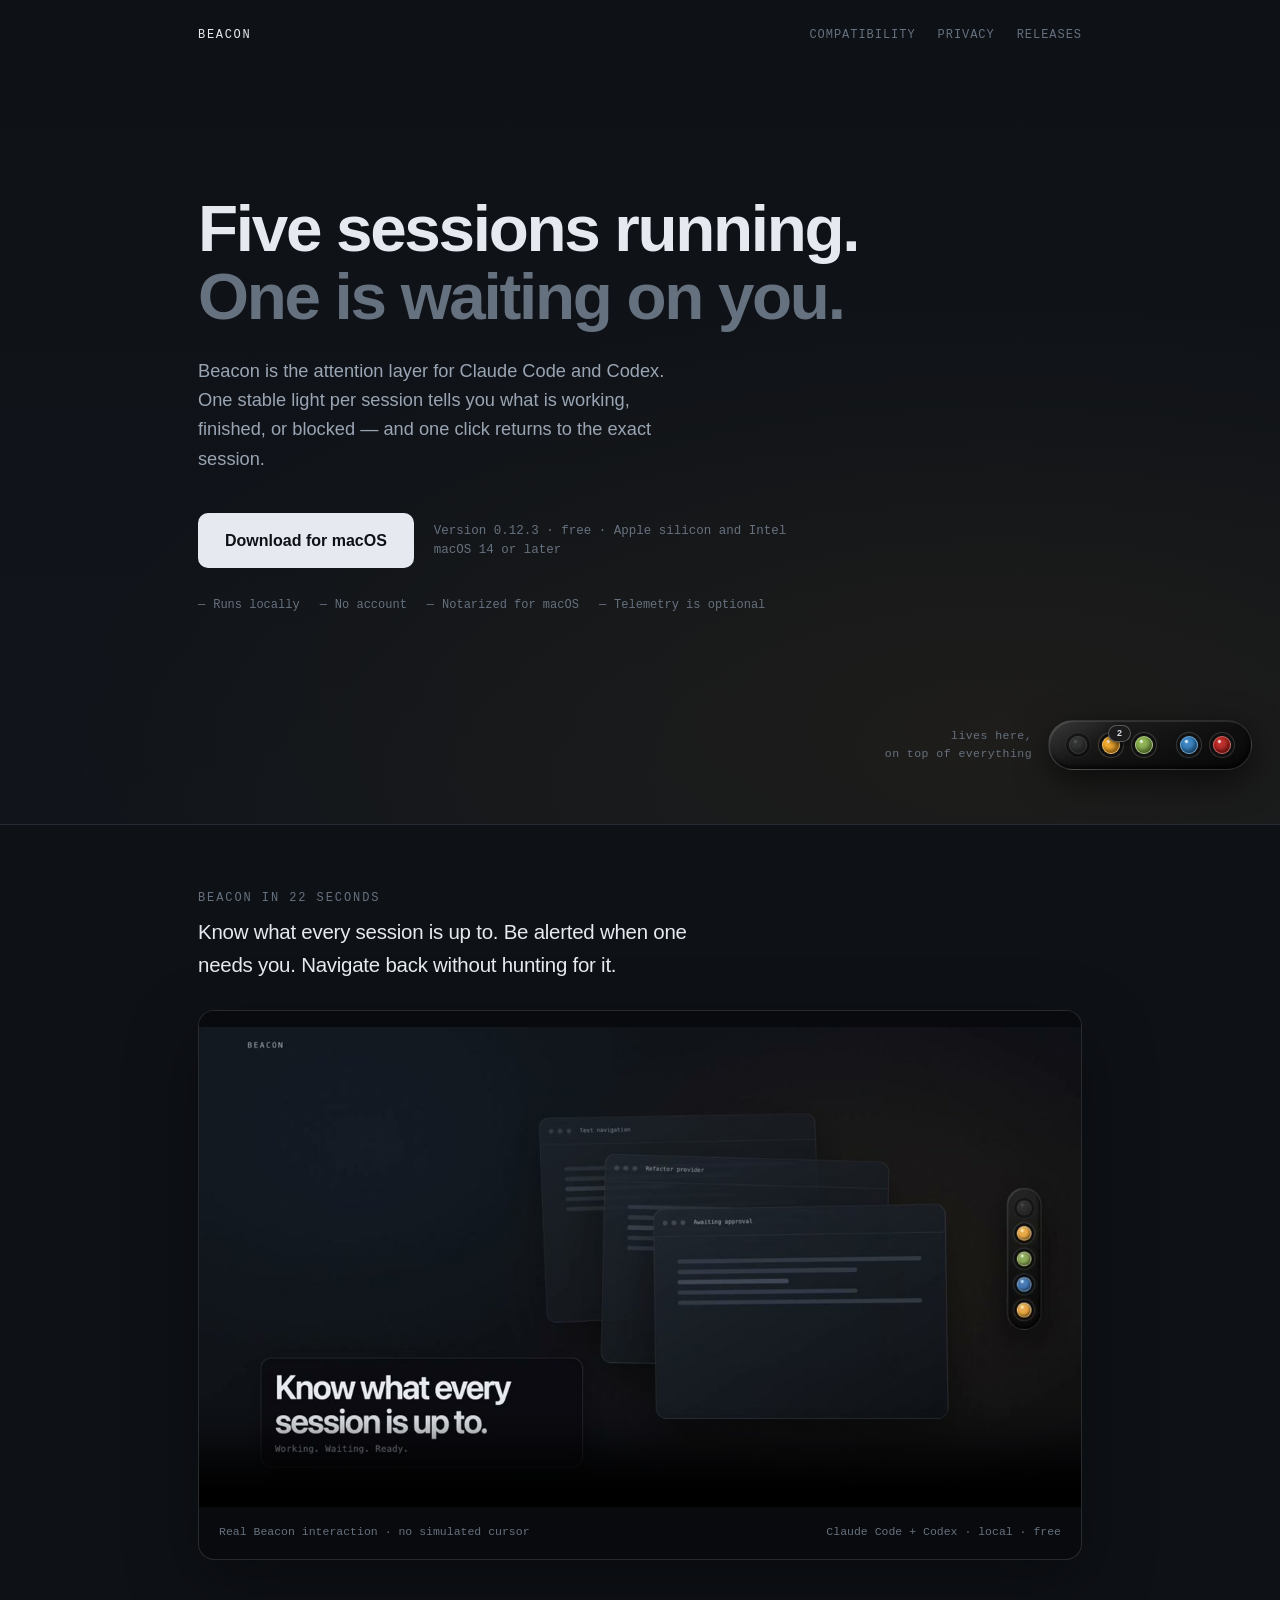
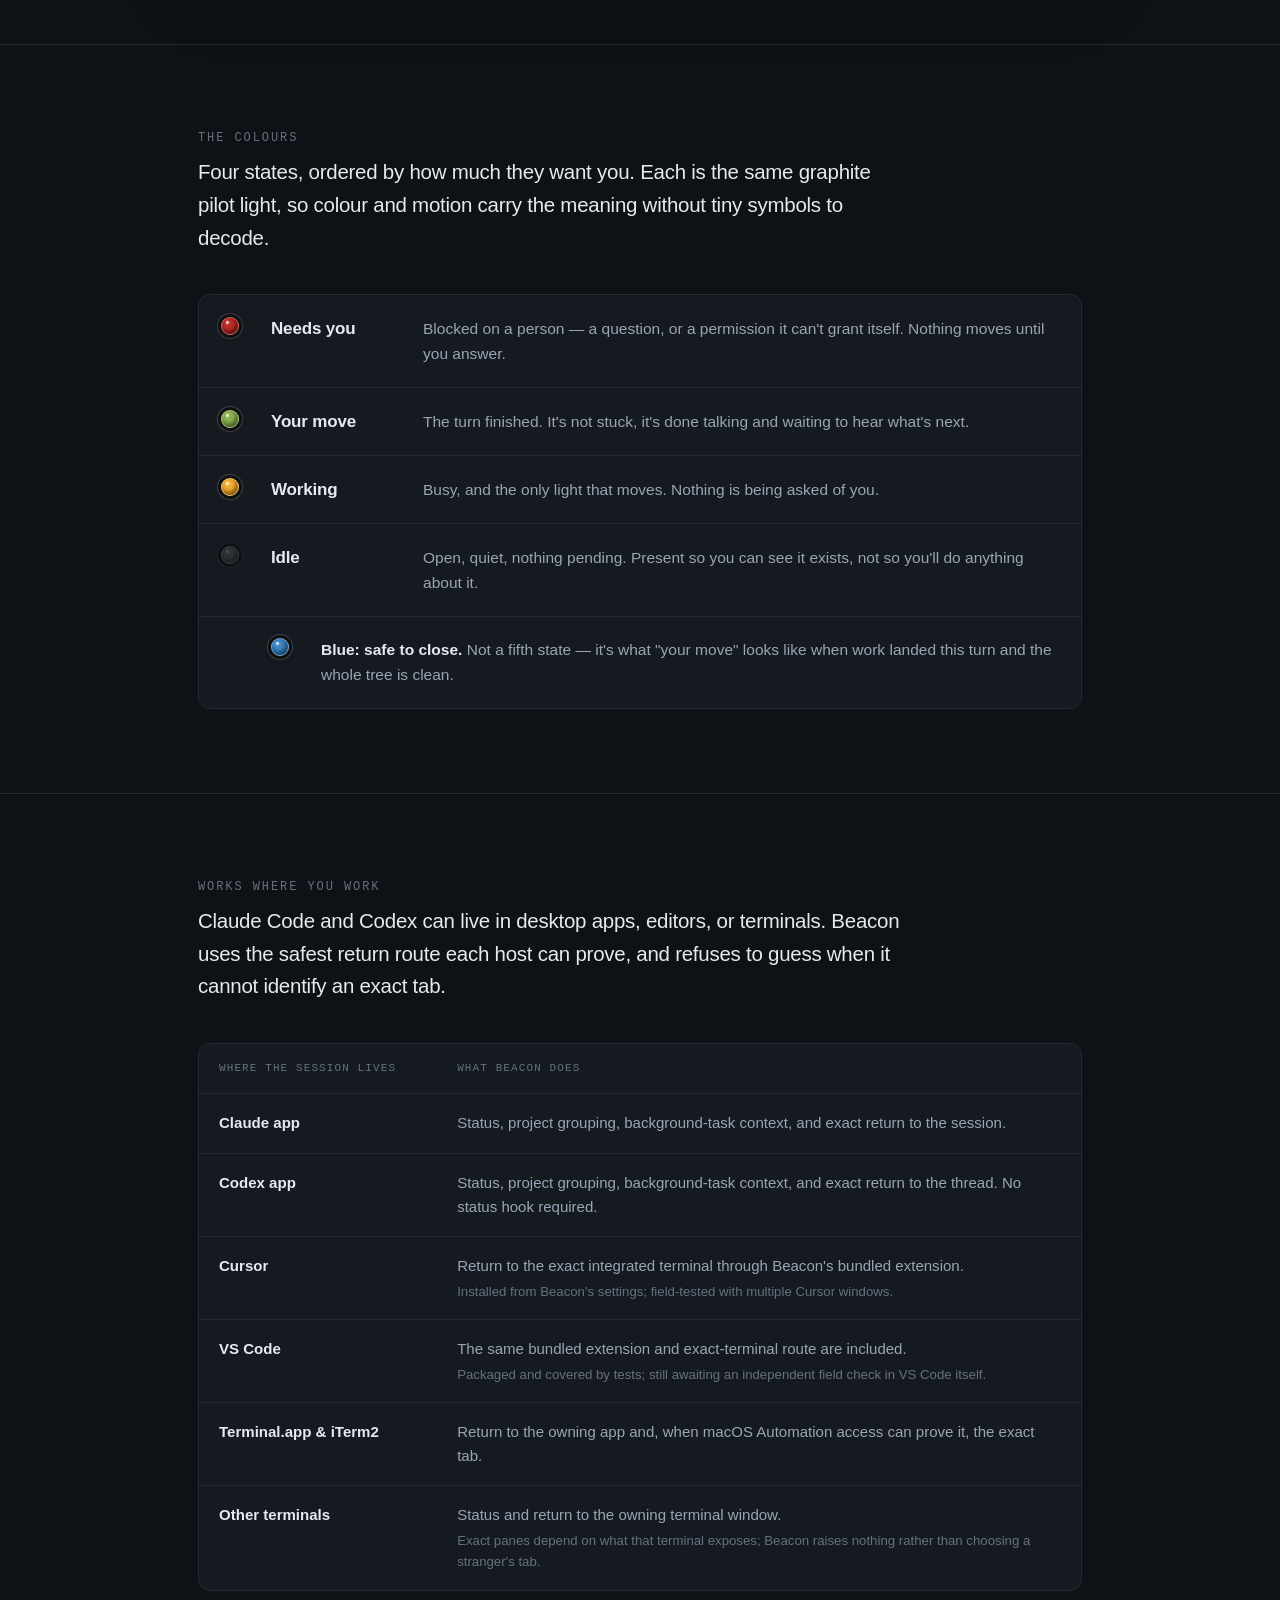
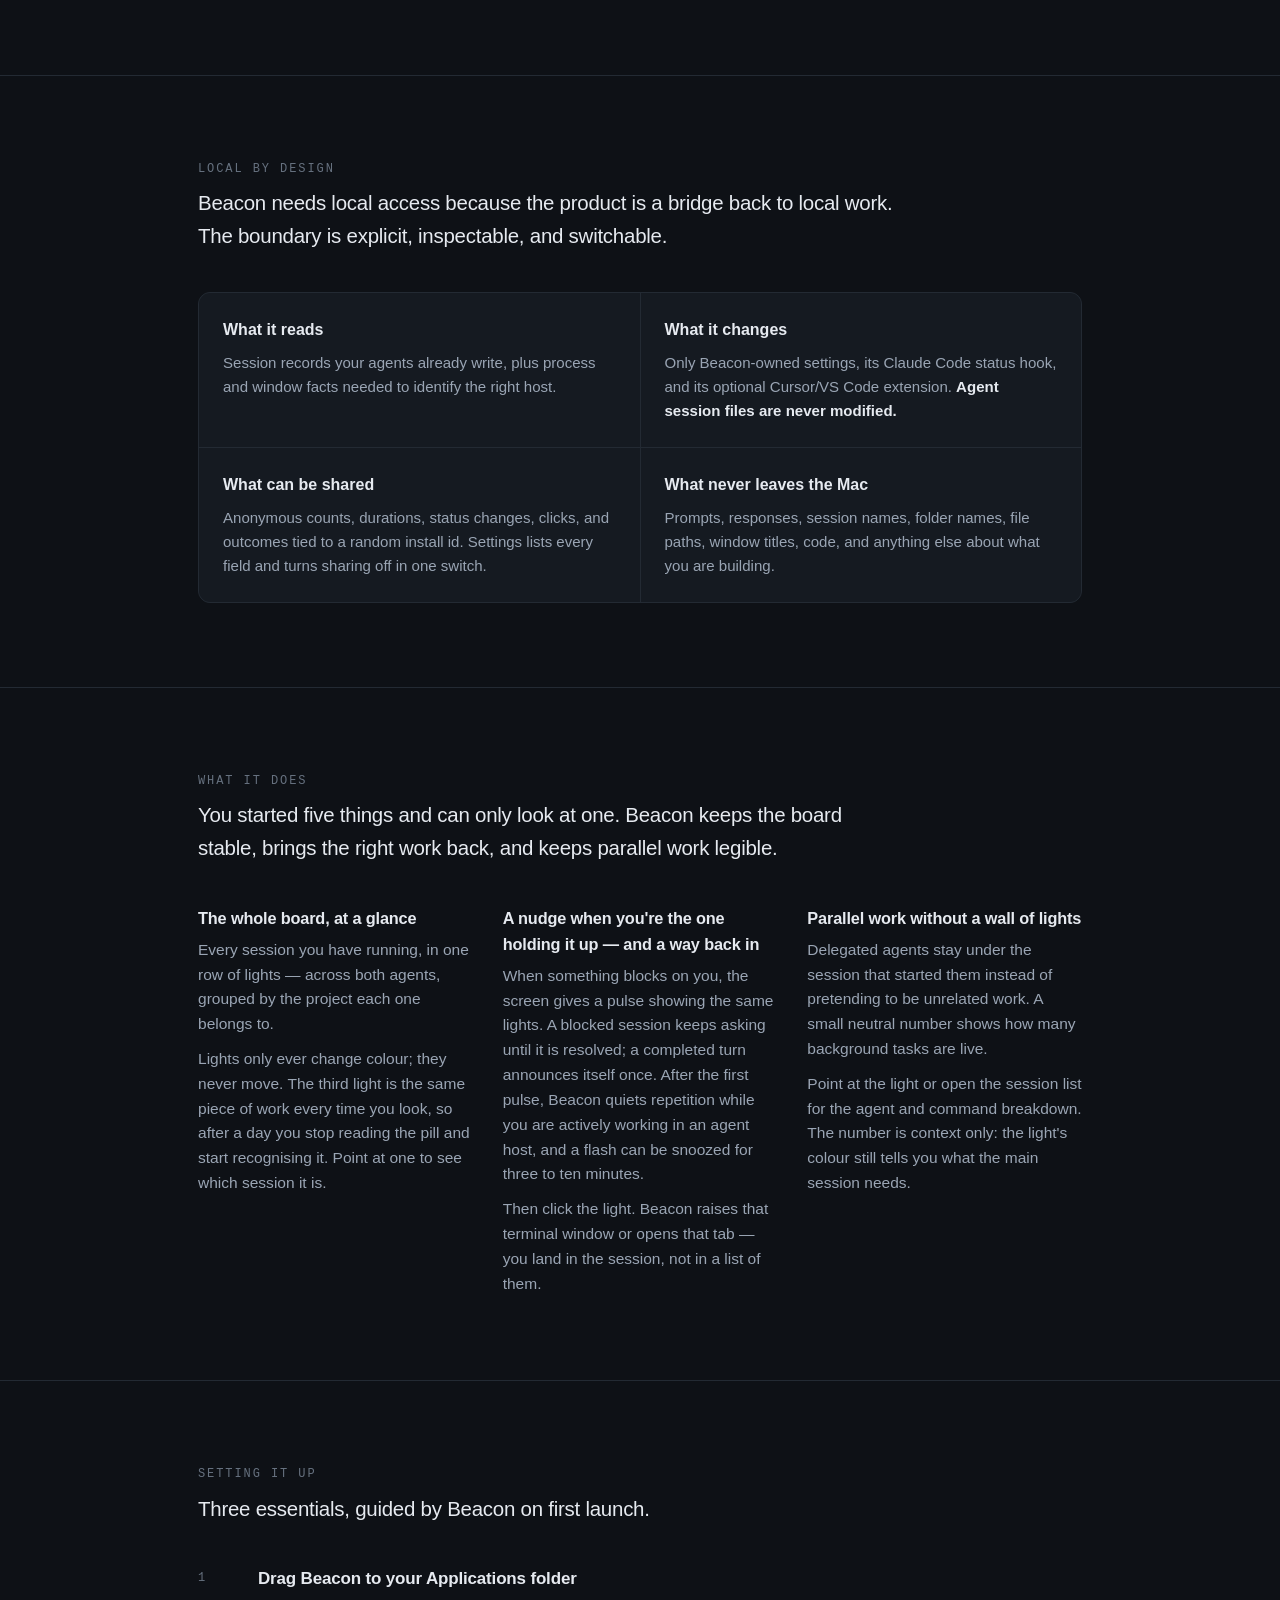
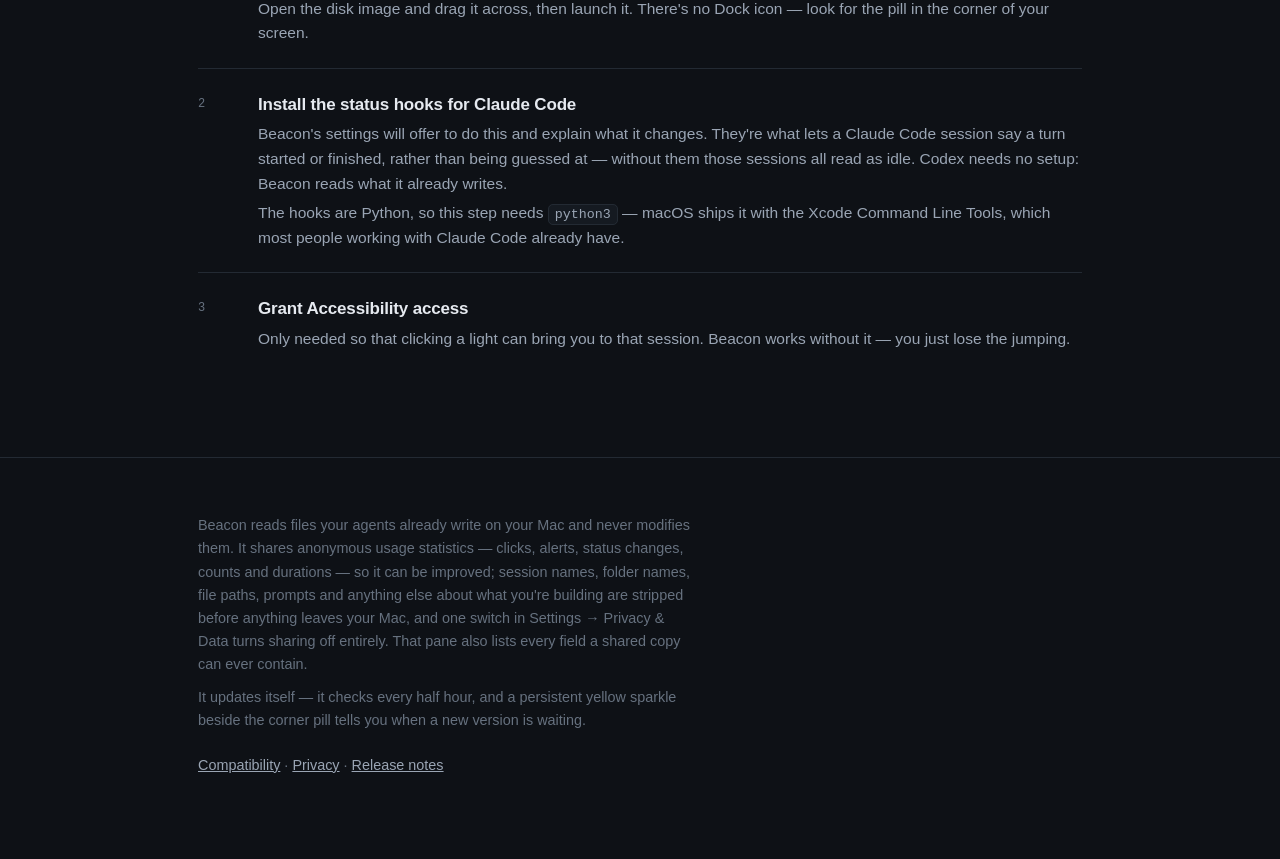
==== index.html @ 646b560f "Add Beacon launch film" ====
<!doctype html>
<html lang="en">
<head>
<meta charset="utf-8">
<meta name="viewport" content="width=device-width, initial-scale=1">
<title>Beacon — see which coding-agent session needs you</title>
<meta name="description" content="A tiny status light for your coding agents. One dot per session, docked in the corner of your screen, coloured by whether it's working, finished, waiting on you, or safe to close.">
<meta property="og:title" content="Beacon">
<meta property="og:description" content="Know what every Claude Code or Codex session is up to, be alerted when one needs you, and return in one click.">
<meta property="og:type" content="website">
<meta property="og:image" content="https://cpektas.github.io/beacon/assets/launch/beacon-launch-poster.jpg">
<meta property="og:image:width" content="1200">
<meta property="og:image:height" content="630">
<meta name="twitter:card" content="summary_large_image">
<style>
/*
  The palette is the product's palette. Beacon's own rule is that every colour
  on screen means a status and nothing is coloured for decoration — so this page
  keeps that rule too: greys everywhere, and the status colours used only where
  they mean their status. Values are the app's actual ones.
*/
:root {
  --ink:        #0e1116;
  --ink-raised: #151a21;
  --line:       #232a33;
  --text:       #e6eaf0;
  --text-dim:   #9aa5b4;
  --text-faint: #66717f;

  /* AgentStatus's optical-glass palette, not macOS system accents. */
  --needs-input: #b81f1a;
  --ready:       #85ad47;
  --working:     #f5a621;
  --idle:        #6b7684;
  --close:       #2e7dbf;

  --measure: 62ch;
  --sans: -apple-system, BlinkMacSystemFont, "SF Pro Text", "Helvetica Neue", sans-serif;
  --mono: ui-monospace, "SF Mono", SFMono-Regular, Menlo, monospace;
}

* { box-sizing: border-box; }

html { -webkit-text-size-adjust: 100%; }

body {
  margin: 0;
  background: var(--ink);
  color: var(--text);
  font-family: var(--sans);
  font-size: 17px;
  line-height: 1.6;
  -webkit-font-smoothing: antialiased;
}

a { color: inherit; }

:focus-visible {
  outline: 2px solid var(--close);
  outline-offset: 3px;
  border-radius: 3px;
}

.wrap {
  width: 100%;
  max-width: 940px;
  margin: 0 auto;
  padding: 0 28px;
}

/* --- Utility bar ------------------------------------------------------- */

.bar {
  display: flex;
  align-items: center;
  justify-content: space-between;
  padding-top: 26px;
  font-family: var(--mono);
  font-size: 12px;
  letter-spacing: 0.08em;
  text-transform: uppercase;
  color: var(--text-faint);
}

.bar strong {
  color: var(--text);
  font-weight: 500;
  letter-spacing: 0.14em;
}

.bar nav { display: flex; align-items: center; gap: 22px; }
.bar a { text-decoration: none; }
.bar a:hover { color: var(--text-dim); }

/* --- Hero --------------------------------------------------------------
   The hero is the screen. The pill docks in its corner and does what it does
   on a real desktop: sit there, quiet, until a colour changes. Reading the
   headline and then noticing it already in the corner is the whole pitch.  */

.hero {
  position: relative;
  min-height: min(88vh, 780px);
  display: flex;
  flex-direction: column;
  justify-content: center;
  padding: 90px 0 150px;
  background:
    radial-gradient(120% 90% at 78% 88%, rgba(245, 166, 33, 0.06), transparent 62%),
    linear-gradient(180deg, var(--ink) 0%, #11151b 100%);
  border-bottom: 1px solid var(--line);
}

h1 {
  margin: 0;
  font-size: clamp(2.4rem, 6.2vw, 4.1rem);
  line-height: 1.03;
  letter-spacing: -0.035em;
  font-weight: 600;
  max-width: 21ch;
  text-wrap: balance;
}

h1 .quiet { color: var(--text-faint); display: block; }

.lede {
  margin: 26px 0 0;
  max-width: 46ch;
  font-size: 1.14rem;
  color: var(--text-dim);
}

.actions {
  margin-top: 40px;
  display: flex;
  align-items: center;
  gap: 20px;
  flex-wrap: wrap;
}

.download {
  display: inline-flex;
  align-items: center;
  gap: 10px;
  padding: 14px 26px;
  border-radius: 10px;
  background: var(--text);
  color: var(--ink);
  font-size: 1rem;
  font-weight: 600;
  text-decoration: none;
  border: 1px solid transparent;
  transition: transform 0.15s ease, background 0.15s ease;
}

.download:hover { background: #fff; transform: translateY(-1px); }
.download:active { transform: translateY(0); }

.requirement {
  font-family: var(--mono);
  font-size: 12.5px;
  color: var(--text-faint);
  line-height: 1.5;
}

.requirement span { display: block; }

.proof {
  margin: 28px 0 0;
  padding: 0;
  display: flex;
  flex-wrap: wrap;
  gap: 8px 20px;
  list-style: none;
  color: var(--text-faint);
  font: 12px/1.5 var(--mono);
}

.proof li::before {
  content: "—";
  margin-right: 8px;
  color: var(--text-faint);
}

/* --- The pill ----------------------------------------------------------
   A real rendering, not a picture of one: same order, same four colours,
   same rule that only the working dot moves.                              */

.dock {
  position: absolute;
  right: 28px;
  bottom: 54px;
  display: flex;
  align-items: center;
  gap: 16px;
}

.dock-note {
  font-family: var(--mono);
  font-size: 11.5px;
  color: var(--text-faint);
  text-align: right;
  letter-spacing: 0.04em;
}

.pill {
  display: flex;
  align-items: center;
  gap: 15px;
  padding: 15px 20px;
  border-radius: 999px;
  background:
    linear-gradient(145deg, rgba(255, 255, 255, 0.10), transparent 28%),
    linear-gradient(160deg, #242424 0%, #111 54%, #080808 100%);
  border: 1px solid rgba(255, 255, 255, 0.14);
  box-shadow:
    inset 1px 1px 1px rgba(255, 255, 255, 0.12),
    inset -2px -3px 5px rgba(0, 0, 0, 0.72),
    0 10px 34px rgba(0, 0, 0, 0.58);
  backdrop-filter: blur(14px);
}

.dot {
  --lamp: var(--idle);
  position: relative;
  width: 18px;
  height: 18px;
  border-radius: 50%;
  flex: none;
  background:
    radial-gradient(circle at 34% 28%, rgba(255,255,255,0.88) 0 4%, transparent 15%),
    radial-gradient(circle at 48% 45%, color-mix(in srgb, var(--lamp) 92%, white) 0 30%, var(--lamp) 64%, color-mix(in srgb, var(--lamp) 58%, black) 100%);
  border: 1px solid rgba(255,255,255,0.34);
  box-shadow:
    0 0 0 3px #101010,
    0 0 0 4px rgba(255,255,255,0.15),
    0 0 7px color-mix(in srgb, var(--lamp) 28%, transparent),
    inset -2px -3px 4px rgba(0,0,0,0.46);
}

.dot.needs-input { --lamp: var(--needs-input); }
.dot.ready       { --lamp: var(--ready); }
.dot.close       { --lamp: var(--close); }
.dot.idle {
  --lamp: var(--idle);
  opacity: 0.50;
  filter: saturate(0.25) brightness(0.56);
}
.dot.working     {
  --lamp: var(--working);
  animation: breathe 2.1s ease-in-out infinite;
}

.dot.project-break { margin-left: 12px; }

.dot[data-count]::after {
  content: attr(data-count);
  position: absolute;
  right: -12px;
  top: -12px;
  min-width: 15px;
  height: 15px;
  padding: 0 3px;
  border-radius: 999px;
  display: grid;
  place-items: center;
  color: #d8dde5;
  background: #1b1b1b;
  border: 1px solid rgba(255,255,255,0.28);
  box-shadow: 0 2px 5px rgba(0,0,0,0.55);
  font: 700 9px/1 var(--sans);
}

/* Inside the key, the backdrop is the raised panel, not the page. */
.key-row .dot { color: var(--ink-raised); }

/* The one thing on the page that moves, because it is the one thing that
   moves in the app. */
@keyframes breathe {
  0%, 100% { opacity: 1;    box-shadow: 0 0 0 0 rgba(245, 166, 33, 0.40); }
  50%      { opacity: 0.55; box-shadow: 0 0 0 5px rgba(245, 166, 33, 0); }
}

/* --- Sections ----------------------------------------------------------- */

section { padding: 84px 0; border-bottom: 1px solid var(--line); }

h2 {
  margin: 0 0 8px;
  font-family: var(--mono);
  font-size: 12px;
  font-weight: 500;
  letter-spacing: 0.16em;
  text-transform: uppercase;
  color: var(--text-faint);
}

.section-lede {
  margin: 0 0 40px;
  max-width: var(--measure);
  font-size: 1.28rem;
  letter-spacing: -0.012em;
  color: var(--text);
}

/* --- Film -------------------------------------------------------------- */

.film-section { padding-top: 64px; }

.film-heading { margin-bottom: 28px; }
.film-heading .section-lede { margin: 0; max-width: 48ch; }

.film-shell {
  overflow: hidden;
  border: 1px solid rgba(255,255,255,0.13);
  border-radius: 16px;
  background: #080a0d;
  box-shadow: 0 24px 70px rgba(0,0,0,0.34);
}

.film-shell video {
  display: block;
  width: 100%;
  aspect-ratio: 16 / 9;
  background: #080a0d;
}

.film-caption {
  display: flex;
  justify-content: space-between;
  gap: 28px;
  padding: 16px 20px 18px;
  color: var(--text-faint);
  font: 11.5px/1.55 var(--mono);
}

.film-caption span:last-child { text-align: right; }

/* --- The key ------------------------------------------------------------ */

.key { display: grid; gap: 1px; background: var(--line); border: 1px solid var(--line); border-radius: 12px; overflow: hidden; }

.key-row {
  display: grid;
  grid-template-columns: 34px 8.5rem 1fr;
  align-items: baseline;
  gap: 16px;
  padding: 20px 22px;
  background: var(--ink-raised);
}

.key-row .dot { transform: translateY(1px); }

.key-name { font-weight: 600; letter-spacing: -0.01em; }

.key-what { color: var(--text-dim); font-size: 0.97rem; }

/* Blue is a deterministic sub-state of "your move", not a fifth status. */
.key-row.sub { grid-template-columns: 34px 1fr; padding-left: 72px; }
.key-row.sub .key-what { color: var(--text-dim); }
.key-row.sub .key-what b { color: var(--text); font-weight: 600; }

/* --- Pillars ------------------------------------------------------------ */

.facts { display: grid; gap: 30px; grid-template-columns: repeat(auto-fit, minmax(250px, 1fr)); }

.fact h3 {
  margin: 0 0 7px;
  font-size: 1.02rem;
  font-weight: 600;
  letter-spacing: -0.01em;
}

.fact p { margin: 0 0 10px; color: var(--text-dim); font-size: 0.97rem; }
.fact p:last-child { margin-bottom: 0; }

/* Said once, plainly, rather than dressed up as a feature that exists. */
.soon {
  display: inline-block;
  margin-left: 8px;
  vertical-align: 2px;
  font-family: var(--mono);
  font-size: 10px;
  letter-spacing: 0.1em;
  text-transform: uppercase;
  color: var(--text-faint);
  border: 1px solid var(--line);
  border-radius: 999px;
  padding: 2px 8px;
}

.fact.later h3, .fact.later p { color: var(--text-faint); }

/* --- Compatibility ---------------------------------------------------- */

.compatibility {
  width: 100%;
  border-collapse: separate;
  border-spacing: 0;
  border: 1px solid var(--line);
  border-radius: 12px;
  overflow: hidden;
  background: var(--ink-raised);
  font-size: 0.94rem;
}

.compatibility th,
.compatibility td {
  padding: 17px 20px;
  text-align: left;
  vertical-align: top;
  border-top: 1px solid var(--line);
}

.compatibility thead th {
  border-top: 0;
  color: var(--text-faint);
  font: 11px/1.4 var(--mono);
  font-weight: 500;
  letter-spacing: 0.1em;
  text-transform: uppercase;
}

.compatibility tbody th {
  width: 27%;
  color: var(--text);
  font-weight: 600;
}

.compatibility td { color: var(--text-dim); }
.compatibility .note { display: block; margin-top: 3px; color: var(--text-faint); font-size: 0.88em; }

/* --- Trust ------------------------------------------------------------ */

.trust-grid {
  display: grid;
  grid-template-columns: repeat(2, minmax(0, 1fr));
  gap: 1px;
  overflow: hidden;
  border: 1px solid var(--line);
  border-radius: 12px;
  background: var(--line);
}

.trust-item { padding: 24px; background: var(--ink-raised); }
.trust-item h3 { margin: 0 0 8px; font-size: 1rem; font-weight: 600; }
.trust-item p { margin: 0; color: var(--text-dim); font-size: 0.94rem; }
.trust-item strong { color: var(--text); font-weight: 600; }

/* --- Steps -------------------------------------------------------------
   Numbered because these genuinely are a sequence — you cannot grant the
   permission before the app exists. Nothing else on the page is numbered. */

.steps { list-style: none; margin: 0; padding: 0; counter-reset: step; }

.steps li {
  counter-increment: step;
  display: grid;
  grid-template-columns: 42px 1fr;
  gap: 18px;
  padding: 22px 0;
  border-top: 1px solid var(--line);
}

.steps li:first-child { border-top: none; padding-top: 0; }

.steps li::before {
  content: counter(step);
  font-family: var(--mono);
  font-size: 12px;
  color: var(--text-faint);
  padding-top: 4px;
}

.steps strong { display: block; font-weight: 600; letter-spacing: -0.01em; }

.steps p { margin: 4px 0 0; color: var(--text-dim); font-size: 0.97rem; }

code {
  font-family: var(--mono);
  font-size: 0.86em;
  background: var(--ink-raised);
  border: 1px solid var(--line);
  border-radius: 5px;
  padding: 2px 6px;
}

/* --- Footer ------------------------------------------------------------- */

footer {
  padding: 56px 0 72px;
  color: var(--text-faint);
  font-size: 0.9rem;
}

footer p { margin: 0 0 10px; max-width: var(--measure); }

footer a { color: var(--text-dim); }

@media (max-width: 720px) {
  .bar nav a:not(:last-child) { display: none; }
  .hero { min-height: 0; padding: 64px 0 128px; }
  .dock { right: 24px; bottom: 40px; }
  .dock-note { display: none; }
  .film-caption { display: block; }
  .film-caption span { display: block; }
  .film-caption span:last-child { margin-top: 5px; text-align: left; }
  .key-row { grid-template-columns: 26px 1fr; row-gap: 4px; }
  .key-row .key-what { grid-column: 2; }
  .key-row.sub { grid-template-columns: 1fr; padding-left: 22px; row-gap: 8px; }
  .key-row.sub .key-what { grid-column: 1; }
  .trust-grid { grid-template-columns: 1fr; }
  .compatibility,
  .compatibility tbody,
  .compatibility tr,
  .compatibility th,
  .compatibility td { display: block; }
  .compatibility thead { display: none; }
  .compatibility tbody th { width: auto; padding-bottom: 4px; }
  .compatibility td { border-top: 0; padding-top: 0; }
  .compatibility tr { border-top: 1px solid var(--line); }
  .compatibility tr:first-child { border-top: 0; }
  .compatibility tr + tr th { border-top: 0; }
}

@media (prefers-reduced-motion: reduce) {
  *, *::before, *::after {
    animation-duration: 0.001ms !important;
    animation-iteration-count: 1 !important;
    transition-duration: 0.001ms !important;
  }
  /* Frozen mid-breath rather than at an endpoint, so a still page still shows
     the working dot as distinct from a plain filled one. */
  .dot.working { opacity: 0.78; }
}
</style>
</head>
<body>

<div class="wrap">
  <div class="bar">
    <strong>Beacon</strong>
    <nav aria-label="Primary">
      <a href="#compatibility">Compatibility</a>
      <a href="#privacy">Privacy</a>
      <a href="https://github.com/cpektas/beacon/releases" id="releases-link">Releases</a>
    </nav>
  </div>
</div>

<header class="hero">
  <div class="wrap">
    <h1>Five sessions running.<span class="quiet">One is waiting on you.</span></h1>
    <p class="lede">
      Beacon is the attention layer for Claude Code and Codex. One stable light
      per session tells you what is working, finished, or blocked — and one
      click returns to the exact session.
    </p>
    <div class="actions">
      <a class="download" id="download" href="https://github.com/cpektas/beacon/releases/latest">
        Download for macOS
      </a>
      <span class="requirement">
        <span id="version-line">Free · Apple silicon and Intel</span>
        <span>macOS 14 or later</span>
      </span>
    </div>
    <ul class="proof" aria-label="Product facts">
      <li>Runs locally</li>
      <li>No account</li>
      <li>Notarized for macOS</li>
      <li>Telemetry is optional</li>
    </ul>
  </div>

  <div class="dock" aria-hidden="true">
    <span class="dock-note">lives here,<br>on top of everything</span>
    <div class="pill">
      <span class="dot idle"></span>
      <span class="dot working" data-count="2"></span>
      <span class="dot ready"></span>
      <span class="dot close project-break"></span>
      <span class="dot needs-input"></span>
    </div>
  </div>
</header>

<main>
  <section class="film-section" aria-labelledby="film-title">
    <div class="wrap">
      <div class="film-heading">
        <h2 id="film-title">Beacon in 22 seconds</h2>
        <p class="section-lede">
          Know what every session is up to. Be alerted when one needs you.
          Navigate back without hunting for it.
        </p>
      </div>
      <div class="film-shell">
        <video id="launch-film" muted loop playsinline controls preload="metadata"
          poster="assets/launch/beacon-launch-poster.jpg"
          aria-label="A real Beacon session finishes, flashes for attention, and returns to its exact Codex task when clicked.">
          <source src="assets/launch/beacon-launch-16x9.mp4" type="video/mp4">
          A real Beacon session finishes, alerts the user, and returns to its exact Codex task in one click.
        </video>
        <div class="film-caption">
          <span>Real Beacon interaction · no simulated cursor</span>
          <span>Claude Code + Codex · local · free</span>
        </div>
      </div>
    </div>
  </section>

  <section>
    <div class="wrap">
      <h2>The colours</h2>
      <p class="section-lede">
        Four states, ordered by how much they want you. Each is the same
        graphite pilot light, so colour and motion carry the meaning without
        tiny symbols to decode.
      </p>
      <div class="key">
        <div class="key-row">
          <span class="dot needs-input"></span>
          <span class="key-name">Needs you</span>
          <span class="key-what">Blocked on a person — a question, or a permission it can't grant itself. Nothing moves until you answer.</span>
        </div>
        <div class="key-row">
          <span class="dot ready"></span>
          <span class="key-name">Your move</span>
          <span class="key-what">The turn finished. It's not stuck, it's done talking and waiting to hear what's next.</span>
        </div>
        <div class="key-row">
          <span class="dot working"></span>
          <span class="key-name">Working</span>
          <span class="key-what">Busy, and the only light that moves. Nothing is being asked of you.</span>
        </div>
        <div class="key-row">
          <span class="dot idle"></span>
          <span class="key-name">Idle</span>
          <span class="key-what">Open, quiet, nothing pending. Present so you can see it exists, not so you'll do anything about it.</span>
        </div>
        <div class="key-row sub">
          <span class="dot close"></span>
          <span class="key-what">
            <b>Blue: safe to close.</b> Not a fifth state — it's what "your move"
            looks like when work landed this turn and the whole tree is clean.
          </span>
        </div>
      </div>
    </div>
  </section>

  <section id="compatibility">
    <div class="wrap">
      <h2>Works where you work</h2>
      <p class="section-lede">
        Claude Code and Codex can live in desktop apps, editors, or terminals.
        Beacon uses the safest return route each host can prove, and refuses to
        guess when it cannot identify an exact tab.
      </p>
      <table class="compatibility">
        <thead>
          <tr><th>Where the session lives</th><th>What Beacon does</th></tr>
        </thead>
        <tbody>
          <tr>
            <th>Claude app</th>
            <td>Status, project grouping, background-task context, and exact return to the session.</td>
          </tr>
          <tr>
            <th>Codex app</th>
            <td>Status, project grouping, background-task context, and exact return to the thread. No status hook required.</td>
          </tr>
          <tr>
            <th>Cursor</th>
            <td>Return to the exact integrated terminal through Beacon's bundled extension.<span class="note">Installed from Beacon's settings; field-tested with multiple Cursor windows.</span></td>
          </tr>
          <tr>
            <th>VS Code</th>
            <td>The same bundled extension and exact-terminal route are included.<span class="note">Packaged and covered by tests; still awaiting an independent field check in VS Code itself.</span></td>
          </tr>
          <tr>
            <th>Terminal.app &amp; iTerm2</th>
            <td>Return to the owning app and, when macOS Automation access can prove it, the exact tab.</td>
          </tr>
          <tr>
            <th>Other terminals</th>
            <td>Status and return to the owning terminal window.<span class="note">Exact panes depend on what that terminal exposes; Beacon raises nothing rather than choosing a stranger's tab.</span></td>
          </tr>
        </tbody>
      </table>
    </div>
  </section>

  <section id="privacy">
    <div class="wrap">
      <h2>Local by design</h2>
      <p class="section-lede">
        Beacon needs local access because the product is a bridge back to local
        work. The boundary is explicit, inspectable, and switchable.
      </p>
      <div class="trust-grid">
        <div class="trust-item">
          <h3>What it reads</h3>
          <p>Session records your agents already write, plus process and window facts needed to identify the right host.</p>
        </div>
        <div class="trust-item">
          <h3>What it changes</h3>
          <p>Only Beacon-owned settings, its Claude Code status hook, and its optional Cursor/VS Code extension. <strong>Agent session files are never modified.</strong></p>
        </div>
        <div class="trust-item">
          <h3>What can be shared</h3>
          <p>Anonymous counts, durations, status changes, clicks, and outcomes tied to a random install id. Settings lists every field and turns sharing off in one switch.</p>
        </div>
        <div class="trust-item">
          <h3>What never leaves the Mac</h3>
          <p>Prompts, responses, session names, folder names, file paths, window titles, code, and anything else about what you are building.</p>
        </div>
      </div>
    </div>
  </section>

  <section>
    <div class="wrap">
      <h2>What it does</h2>
      <p class="section-lede">
        You started five things and can only look at one. Beacon keeps the board
        stable, brings the right work back, and keeps parallel work legible.
      </p>
      <div class="facts">
        <div class="fact">
          <h3>The whole board, at a glance</h3>
          <p>Every session you have running, in one row of lights — across both agents, grouped by the project each one belongs to.</p>
          <p>Lights only ever change colour; they never move. The third light is the same piece of work every time you look, so after a day you stop reading the pill and start recognising it. Point at one to see which session it is.</p>
        </div>
        <div class="fact">
          <h3>A nudge when you're the one holding it up — and a way back in</h3>
          <p>When something blocks on you, the screen gives a pulse showing the same lights. A blocked session keeps asking until it is resolved; a completed turn announces itself once. After the first pulse, Beacon quiets repetition while you are actively working in an agent host, and a flash can be snoozed for three to ten minutes.</p>
          <p>Then click the light. Beacon raises that terminal window or opens that tab — you land in the session, not in a list of them.</p>
        </div>
        <div class="fact">
          <h3>Parallel work without a wall of lights</h3>
          <p>Delegated agents stay under the session that started them instead of pretending to be unrelated work. A small neutral number shows how many background tasks are live.</p>
          <p>Point at the light or open the session list for the agent and command breakdown. The number is context only: the light's colour still tells you what the main session needs.</p>
        </div>
      </div>
    </div>
  </section>

  <section>
    <div class="wrap">
      <h2>Setting it up</h2>
      <p class="section-lede">Three essentials, guided by Beacon on first launch.</p>
      <ol class="steps">
        <li>
          <div>
            <strong>Drag Beacon to your Applications folder</strong>
            <p>Open the disk image and drag it across, then launch it. There's no Dock icon — look for the pill in the corner of your screen.</p>
          </div>
        </li>
        <li>
          <div>
            <strong>Install the status hooks for Claude Code</strong>
            <p>Beacon's settings will offer to do this and explain what it changes. They're what lets a Claude Code session say a turn started or finished, rather than being guessed at — without them those sessions all read as idle. Codex needs no setup: Beacon reads what it already writes.</p>
            <p>The hooks are Python, so this step needs <code>python3</code> — macOS ships it with the Xcode Command Line Tools, which most people working with Claude Code already have.</p>
          </div>
        </li>
        <li>
          <div>
            <strong>Grant Accessibility access</strong>
            <p>Only needed so that clicking a light can bring you to that session. Beacon works without it — you just lose the jumping.</p>
          </div>
        </li>
      </ol>
    </div>
  </section>
</main>

<footer>
  <div class="wrap">
    <p>
      Beacon reads files your agents already write on your Mac and never modifies
      them. It shares anonymous usage statistics — clicks, alerts, status changes,
      counts and durations — so it can be improved; session names, folder names,
      file paths, prompts and anything else about what you're building are stripped
      before anything leaves your Mac, and one switch in Settings → Privacy &amp; Data
      turns sharing off entirely. That pane also lists every field a shared copy
      can ever contain.
    </p>
    <p>
      It updates itself — it checks every half hour, and a persistent yellow
      sparkle beside the corner pill tells you when a new version is waiting.
    </p>
    <p style="margin-top:22px">
      <a href="#compatibility">Compatibility</a> ·
      <a href="#privacy">Privacy</a> ·
      <a href="https://github.com/cpektas/beacon/releases" id="footer-releases">Release notes</a>
    </p>
  </div>
</footer>

<script>
// The download button points at the current release, read from the same feed
// the app polls. Hardcoding a version here means the site is wrong from the
// next release onward and nobody notices, because the stale link still works.
(function () {
  var fallback = document.getElementById('download').getAttribute('href');
  fetch('releases.json', { cache: 'no-cache' })
    .then(function (r) { return r.ok ? r.json() : null; })
    .then(function (feed) {
      if (!feed || !feed.releases) return;
      var latest = feed.releases.filter(function (r) { return !r.prerelease; })[0];
      if (!latest) return;
      if (latest.dmg) document.getElementById('download').href = latest.dmg;
      document.getElementById('version-line').textContent =
        'Version ' + latest.version + ' · free · Apple silicon and Intel';
    })
    .catch(function () {
      // Leave the button pointing at the releases page. A download that costs
      // one extra click beats a button that does nothing.
      document.getElementById('download').href = fallback;
    });
})();

// Autoplay stays off for people who ask macOS to reduce motion. Everyone else
// gets the full proof immediately; native controls keep pause and replay obvious.
(function () {
  var film = document.getElementById('launch-film');
  if (!film || window.matchMedia('(prefers-reduced-motion: reduce)').matches) return;
  film.play().catch(function () {
    // Autoplay policy can still refuse. The poster and native play button are
    // the complete fallback, so there is no custom control to get out of sync.
  });
})();
</script>

</body>
</html>
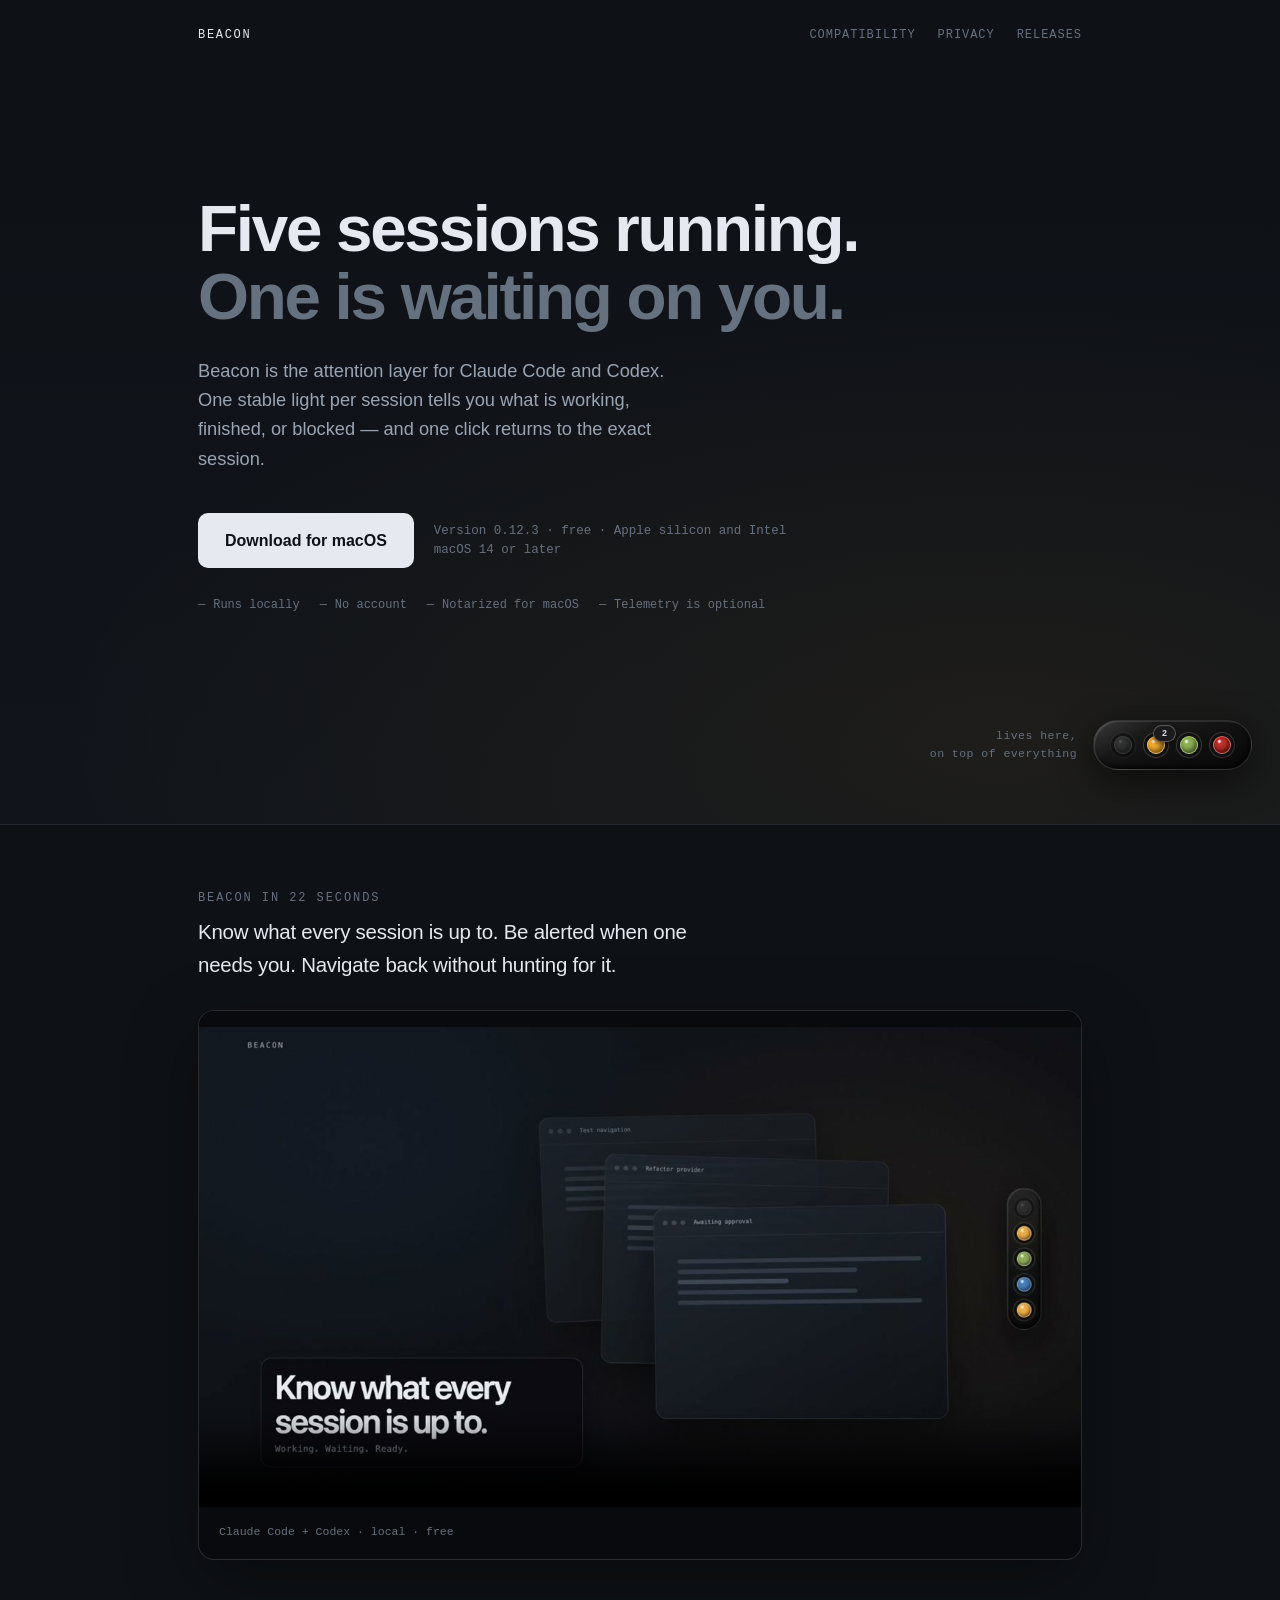
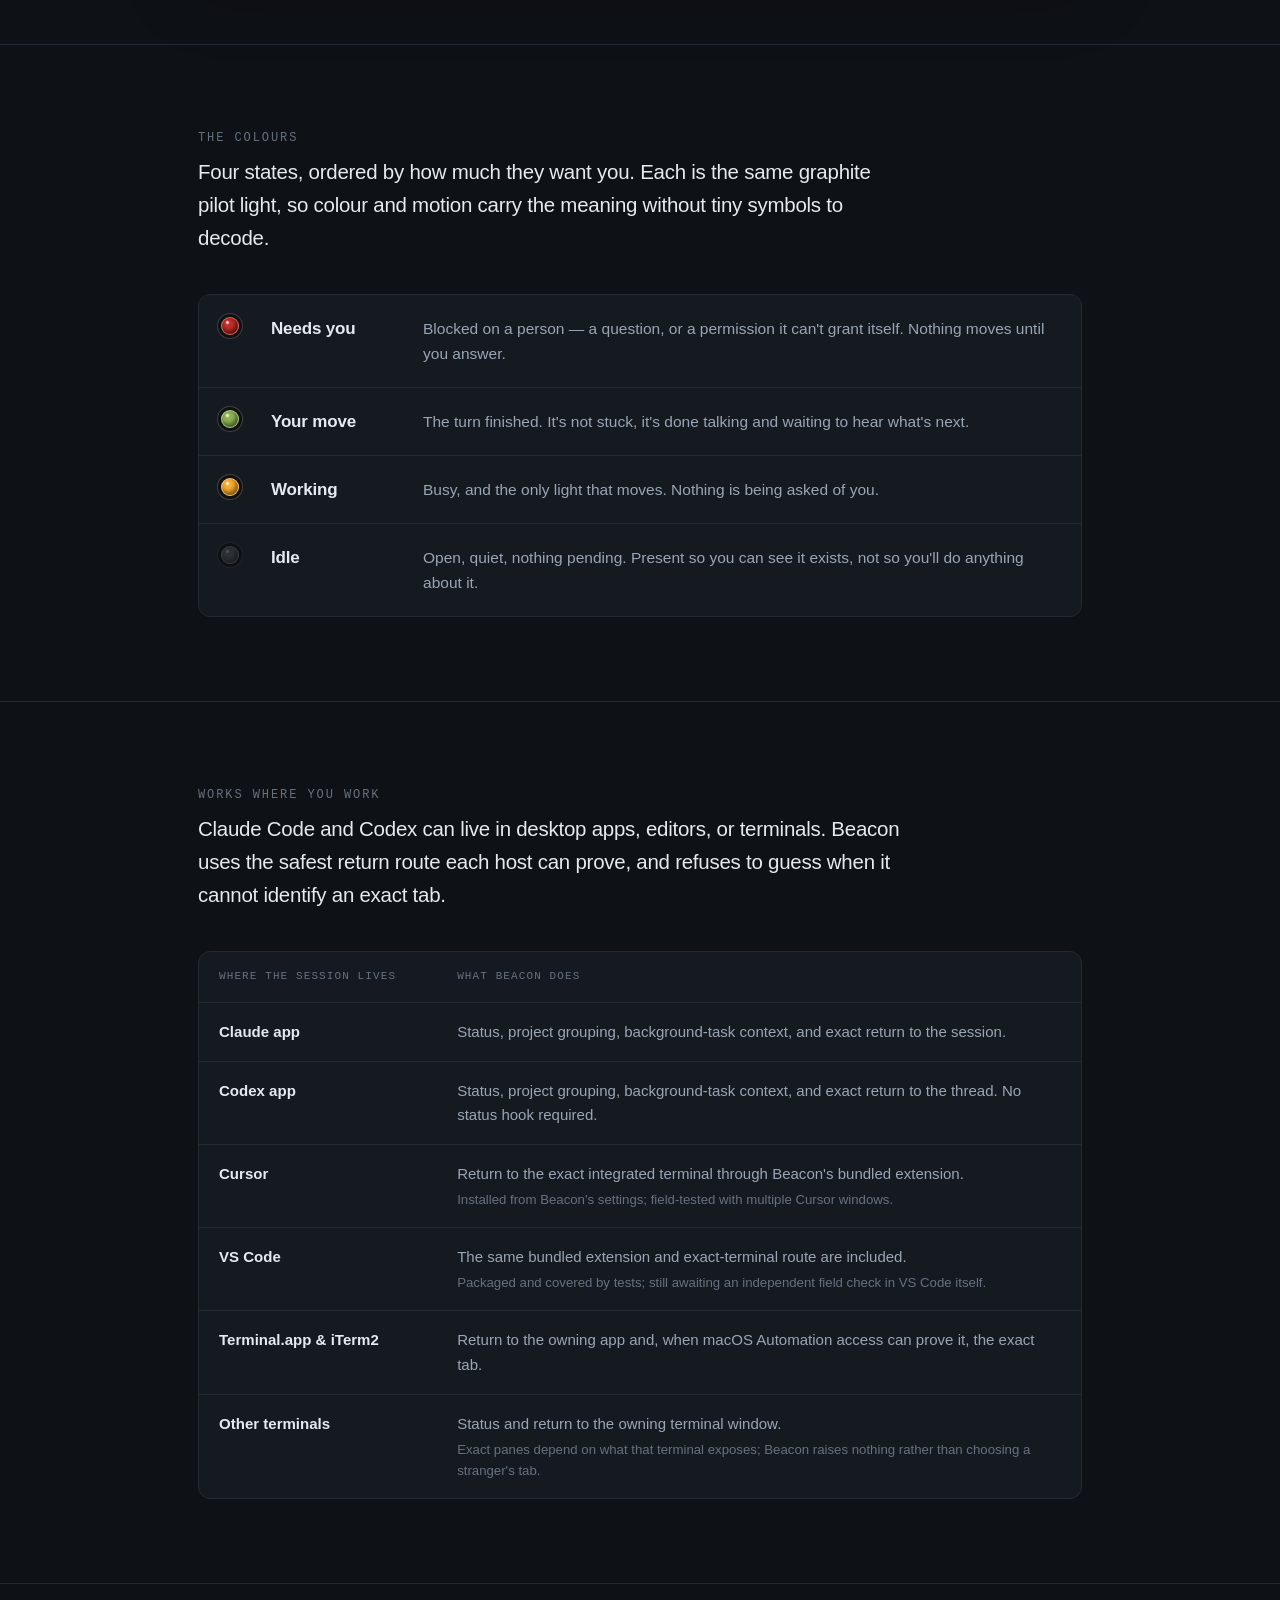
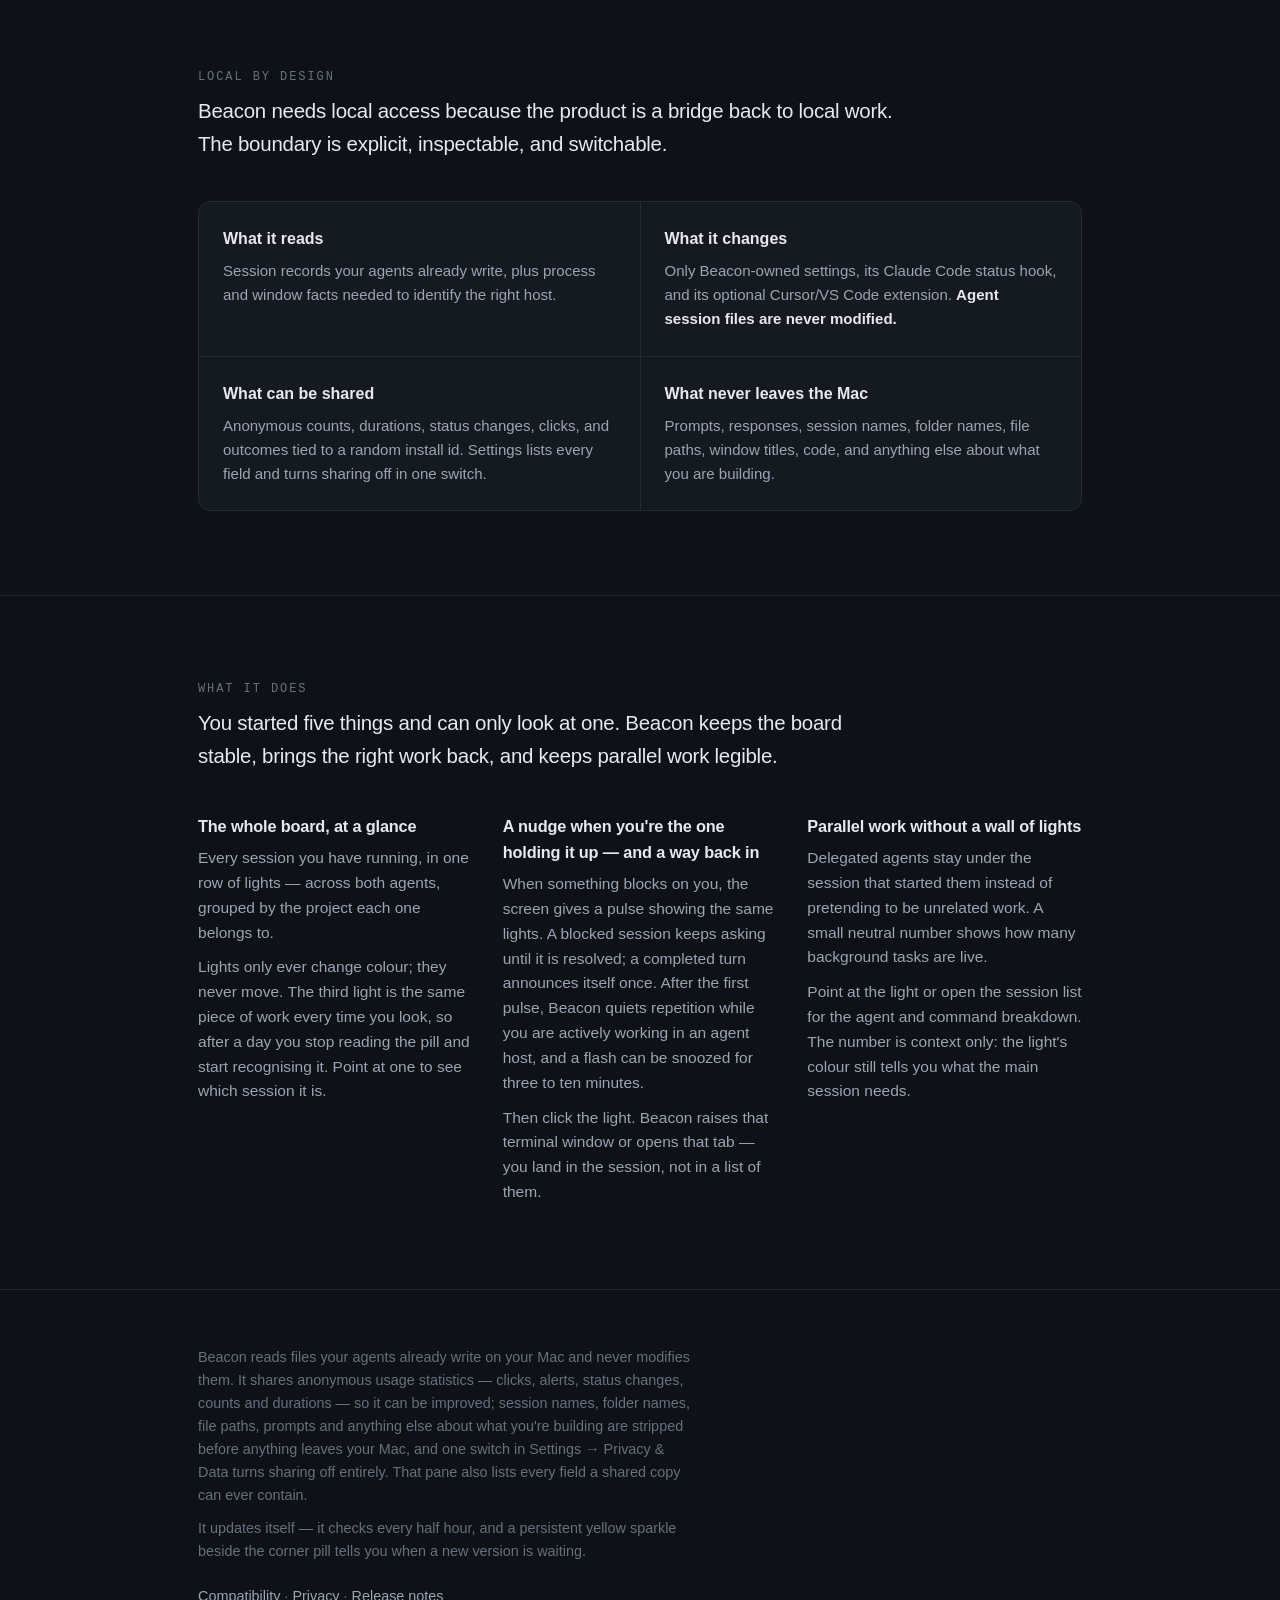
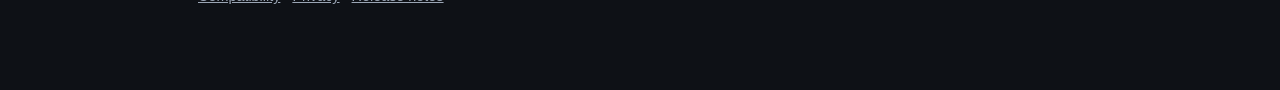
==== commit 060ef2da: "Simplify Beacon landing page" ====
--- a/index.html
+++ b/index.html
@@ -4,7 +4,7 @@
 <meta charset="utf-8">
 <meta name="viewport" content="width=device-width, initial-scale=1">
 <title>Beacon — see which coding-agent session needs you</title>
-<meta name="description" content="A tiny status light for your coding agents. One dot per session, docked in the corner of your screen, coloured by whether it's working, finished, waiting on you, or safe to close.">
+<meta name="description" content="A tiny status light for your coding agents. One dot per session, docked in the corner of your screen, coloured by whether it's working, finished, waiting on you, or idle.">
 <meta property="og:title" content="Beacon">
 <meta property="og:description" content="Know what every Claude Code or Codex session is up to, be alerted when one needs you, and return in one click.">
 <meta property="og:type" content="website">
@@ -239,7 +239,6 @@
 
 .dot.needs-input { --lamp: var(--needs-input); }
 .dot.ready       { --lamp: var(--ready); }
-.dot.close       { --lamp: var(--close); }
 .dot.idle {
   --lamp: var(--idle);
   opacity: 0.50;
@@ -249,8 +248,6 @@
   --lamp: var(--working);
   animation: breathe 2.1s ease-in-out infinite;
 }
-
-.dot.project-break { margin-left: 12px; }
 
 .dot[data-count]::after {
   content: attr(data-count);
@@ -325,15 +322,10 @@
 }
 
 .film-caption {
-  display: flex;
-  justify-content: space-between;
-  gap: 28px;
   padding: 16px 20px 18px;
   color: var(--text-faint);
   font: 11.5px/1.55 var(--mono);
 }
-
-.film-caption span:last-child { text-align: right; }
 
 /* --- The key ------------------------------------------------------------ */
 
@@ -353,11 +345,6 @@
 .key-name { font-weight: 600; letter-spacing: -0.01em; }
 
 .key-what { color: var(--text-dim); font-size: 0.97rem; }
-
-/* Blue is a deterministic sub-state of "your move", not a fifth status. */
-.key-row.sub { grid-template-columns: 34px 1fr; padding-left: 72px; }
-.key-row.sub .key-what { color: var(--text-dim); }
-.key-row.sub .key-what b { color: var(--text); font-weight: 600; }
 
 /* --- Pillars ------------------------------------------------------------ */
 
@@ -446,44 +433,6 @@
 .trust-item p { margin: 0; color: var(--text-dim); font-size: 0.94rem; }
 .trust-item strong { color: var(--text); font-weight: 600; }
 
-/* --- Steps -------------------------------------------------------------
-   Numbered because these genuinely are a sequence — you cannot grant the
-   permission before the app exists. Nothing else on the page is numbered. */
-
-.steps { list-style: none; margin: 0; padding: 0; counter-reset: step; }
-
-.steps li {
-  counter-increment: step;
-  display: grid;
-  grid-template-columns: 42px 1fr;
-  gap: 18px;
-  padding: 22px 0;
-  border-top: 1px solid var(--line);
-}
-
-.steps li:first-child { border-top: none; padding-top: 0; }
-
-.steps li::before {
-  content: counter(step);
-  font-family: var(--mono);
-  font-size: 12px;
-  color: var(--text-faint);
-  padding-top: 4px;
-}
-
-.steps strong { display: block; font-weight: 600; letter-spacing: -0.01em; }
-
-.steps p { margin: 4px 0 0; color: var(--text-dim); font-size: 0.97rem; }
-
-code {
-  font-family: var(--mono);
-  font-size: 0.86em;
-  background: var(--ink-raised);
-  border: 1px solid var(--line);
-  border-radius: 5px;
-  padding: 2px 6px;
-}
-
 /* --- Footer ------------------------------------------------------------- */
 
 footer {
@@ -501,13 +450,8 @@
   .hero { min-height: 0; padding: 64px 0 128px; }
   .dock { right: 24px; bottom: 40px; }
   .dock-note { display: none; }
-  .film-caption { display: block; }
-  .film-caption span { display: block; }
-  .film-caption span:last-child { margin-top: 5px; text-align: left; }
   .key-row { grid-template-columns: 26px 1fr; row-gap: 4px; }
   .key-row .key-what { grid-column: 2; }
-  .key-row.sub { grid-template-columns: 1fr; padding-left: 22px; row-gap: 8px; }
-  .key-row.sub .key-what { grid-column: 1; }
   .trust-grid { grid-template-columns: 1fr; }
   .compatibility,
   .compatibility tbody,
@@ -578,7 +522,6 @@
       <span class="dot idle"></span>
       <span class="dot working" data-count="2"></span>
       <span class="dot ready"></span>
-      <span class="dot close project-break"></span>
       <span class="dot needs-input"></span>
     </div>
   </div>
@@ -602,7 +545,6 @@
           A real Beacon session finishes, alerts the user, and returns to its exact Codex task in one click.
         </video>
         <div class="film-caption">
-          <span>Real Beacon interaction · no simulated cursor</span>
           <span>Claude Code + Codex · local · free</span>
         </div>
       </div>
@@ -637,13 +579,6 @@
           <span class="dot idle"></span>
           <span class="key-name">Idle</span>
           <span class="key-what">Open, quiet, nothing pending. Present so you can see it exists, not so you'll do anything about it.</span>
-        </div>
-        <div class="key-row sub">
-          <span class="dot close"></span>
-          <span class="key-what">
-            <b>Blue: safe to close.</b> Not a fifth state — it's what "your move"
-            looks like when work landed this turn and the whole tree is clean.
-          </span>
         </div>
       </div>
     </div>
@@ -746,33 +681,6 @@
     </div>
   </section>
 
-  <section>
-    <div class="wrap">
-      <h2>Setting it up</h2>
-      <p class="section-lede">Three essentials, guided by Beacon on first launch.</p>
-      <ol class="steps">
-        <li>
-          <div>
-            <strong>Drag Beacon to your Applications folder</strong>
-            <p>Open the disk image and drag it across, then launch it. There's no Dock icon — look for the pill in the corner of your screen.</p>
-          </div>
-        </li>
-        <li>
-          <div>
-            <strong>Install the status hooks for Claude Code</strong>
-            <p>Beacon's settings will offer to do this and explain what it changes. They're what lets a Claude Code session say a turn started or finished, rather than being guessed at — without them those sessions all read as idle. Codex needs no setup: Beacon reads what it already writes.</p>
-            <p>The hooks are Python, so this step needs <code>python3</code> — macOS ships it with the Xcode Command Line Tools, which most people working with Claude Code already have.</p>
-          </div>
-        </li>
-        <li>
-          <div>
-            <strong>Grant Accessibility access</strong>
-            <p>Only needed so that clicking a light can bring you to that session. Beacon works without it — you just lose the jumping.</p>
-          </div>
-        </li>
-      </ol>
-    </div>
-  </section>
 </main>
 
 <footer>
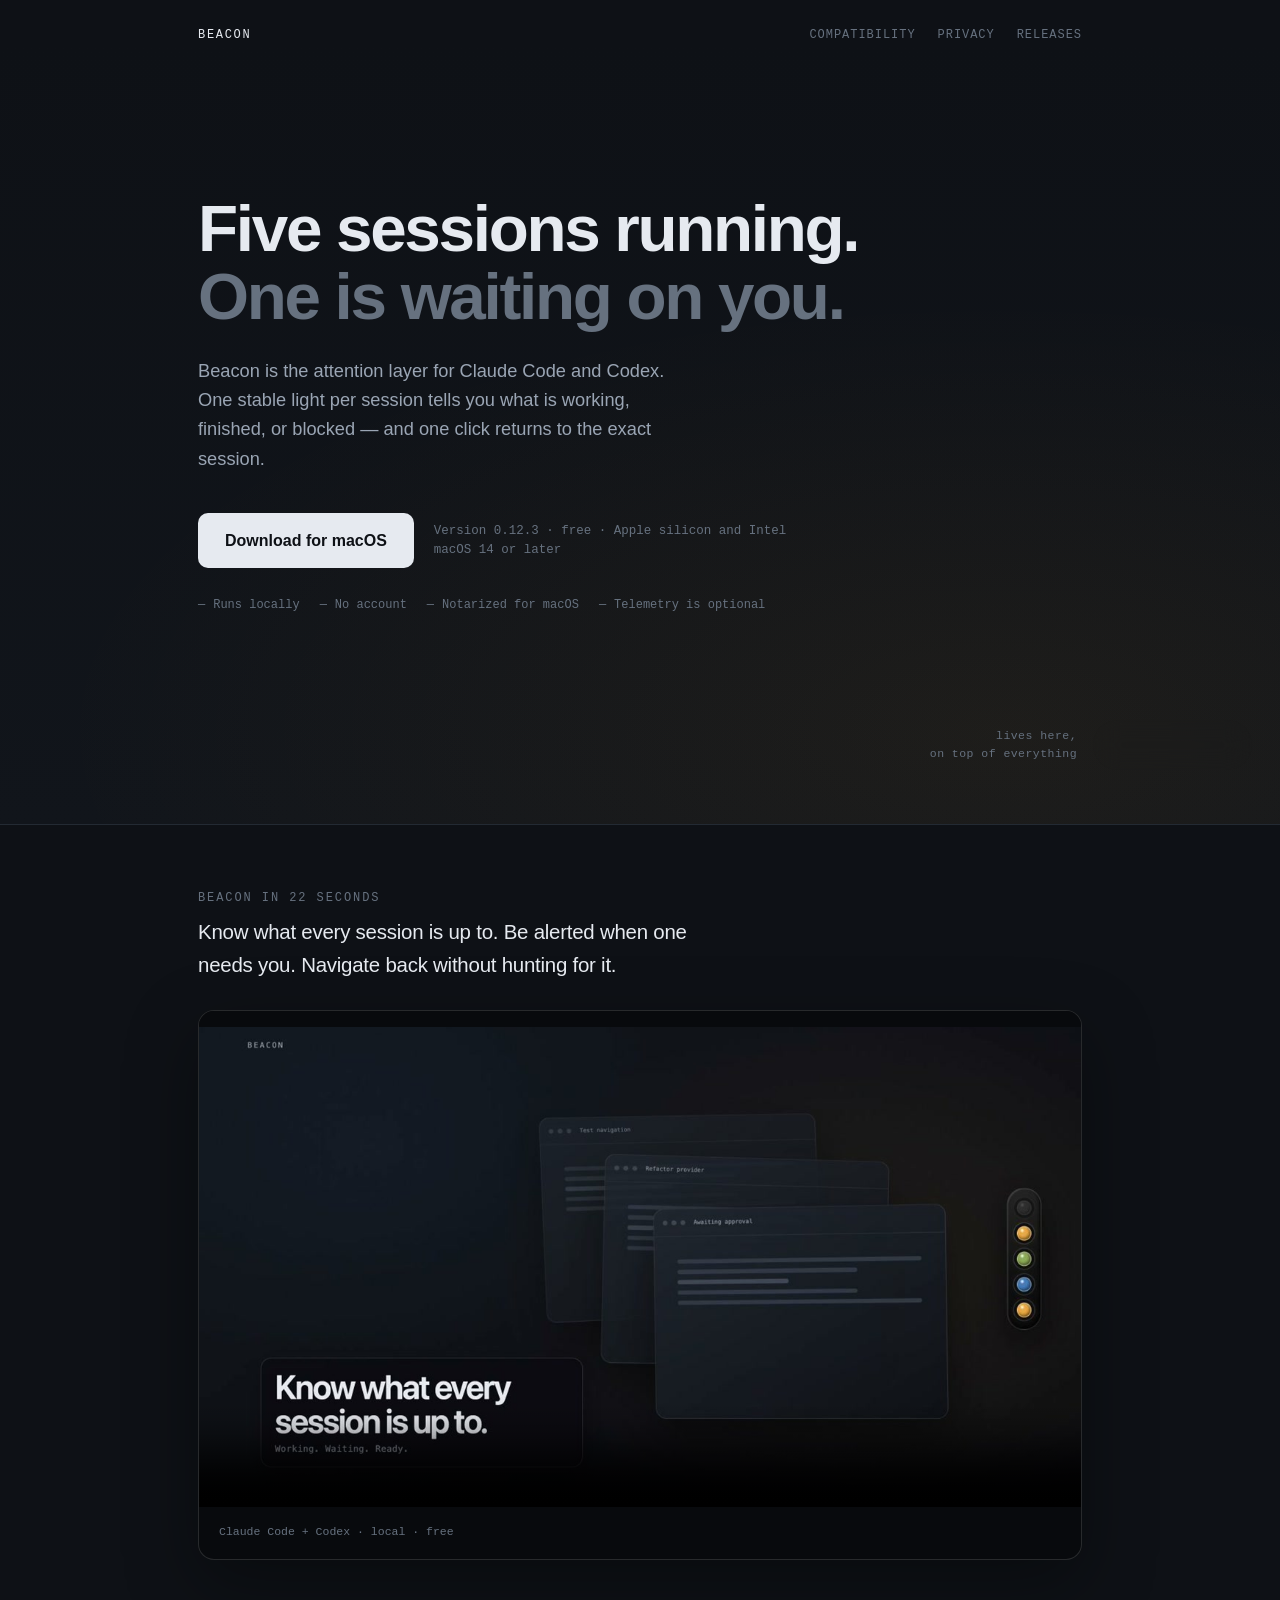
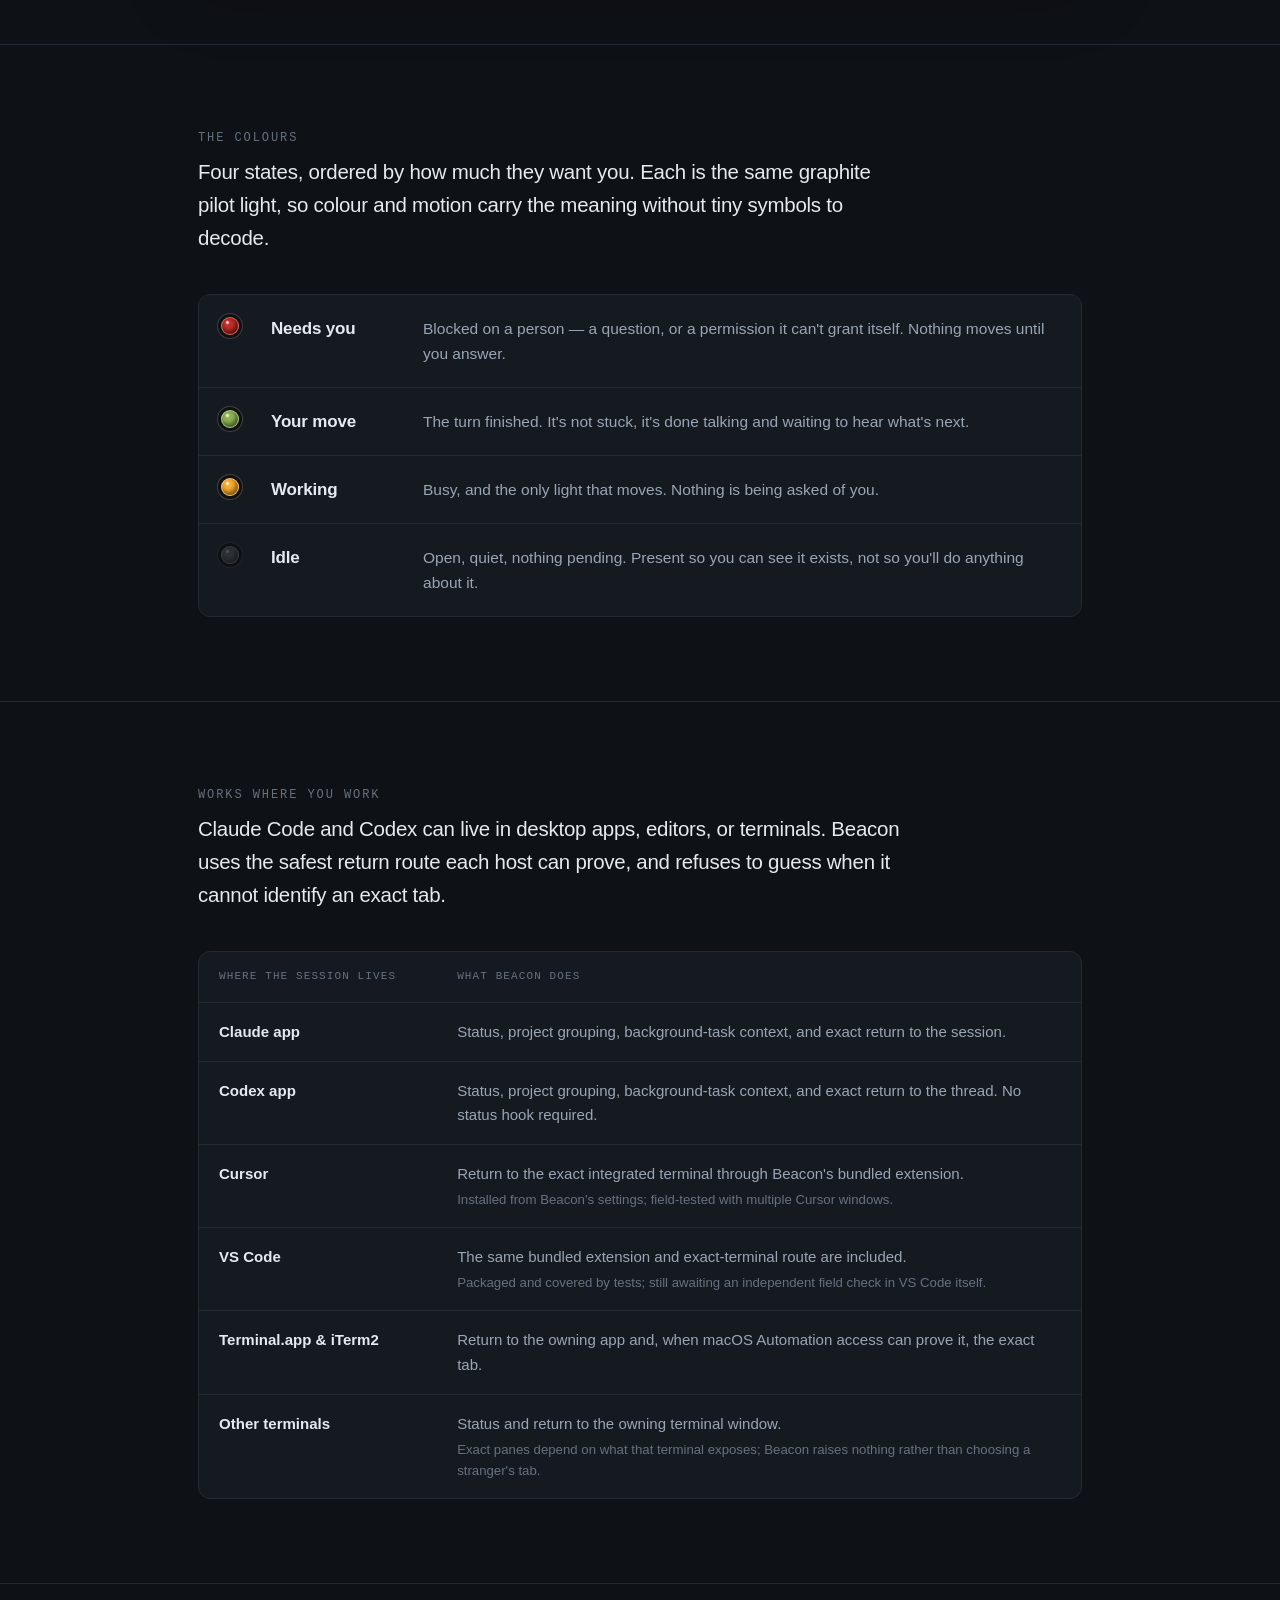
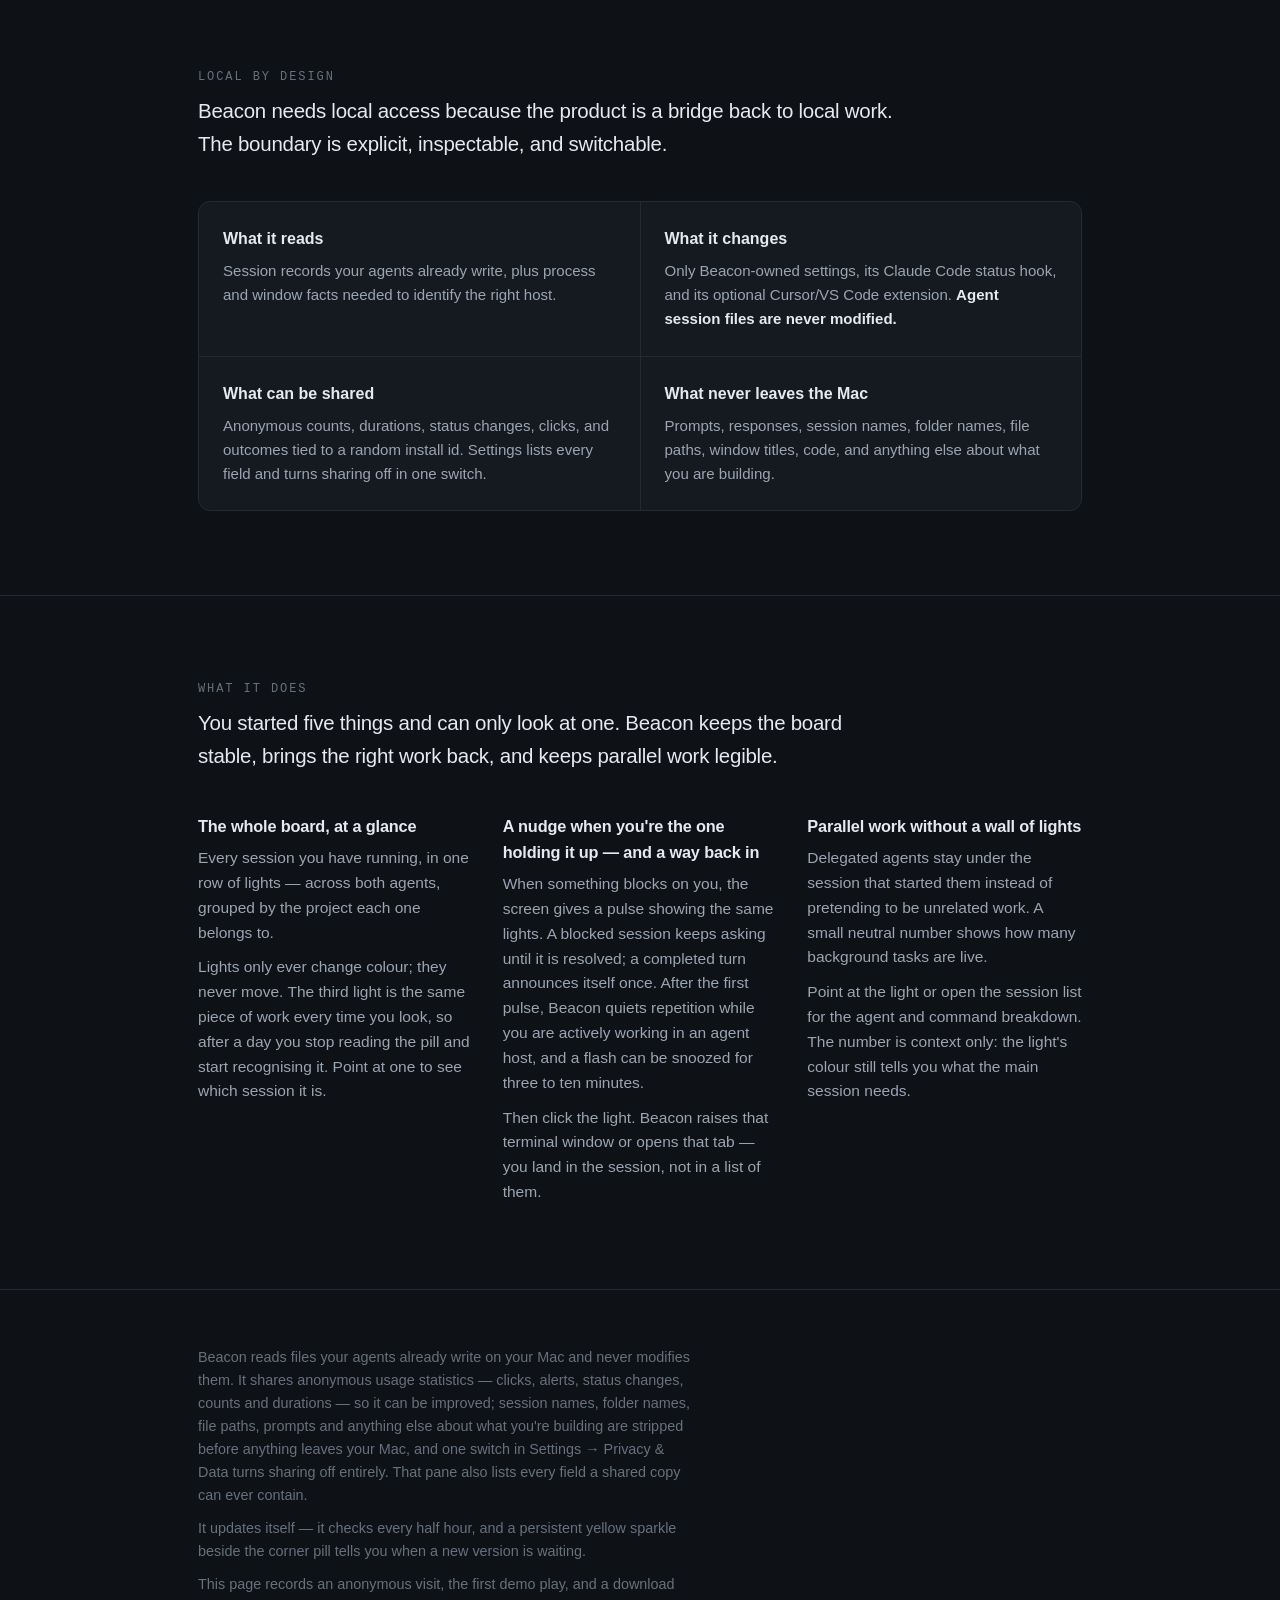
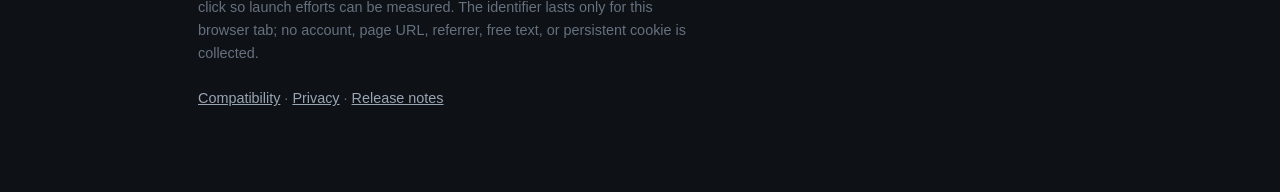
==== commit ec832d1d: "Measure launch acquisition" ====
--- a/index.html
+++ b/index.html
@@ -698,6 +698,12 @@
       It updates itself — it checks every half hour, and a persistent yellow
       sparkle beside the corner pill tells you when a new version is waiting.
     </p>
+    <p>
+      This page records an anonymous visit, the first demo play, and a download
+      click so launch efforts can be measured. The identifier lasts only for
+      this browser tab; no account, page URL, referrer, free text, or persistent
+      cookie is collected.
+    </p>
     <p style="margin-top:22px">
       <a href="#compatibility">Compatibility</a> ·
       <a href="#privacy">Privacy</a> ·
@@ -707,6 +713,77 @@
 </footer>
 
 <script>
+// The website funnel deliberately does not use the app's persistent install id.
+// One random id lives for one browser tab, and the relay accepts only three
+// event names plus a short source allowlist. Referrers and arbitrary campaign
+// strings never enter the payload.
+(function () {
+  var endpoint = 'https://beacon-telemetry.alicempektas.workers.dev/web';
+  var allowedSources = [
+    'direct', 'reddit_claudecode', 'reddit_codex', 'show_hn',
+    'creator', 'newsletter', 'other'
+  ];
+  var requested = new URLSearchParams(window.location.search).get('source');
+  var source = allowedSources.indexOf(requested) >= 0 ? requested :
+    (requested ? 'other' : 'direct');
+
+  function randomID() {
+    if (window.crypto && typeof window.crypto.randomUUID === 'function') {
+      return 'web-' + window.crypto.randomUUID();
+    }
+    return 'web-' + Date.now().toString(16) + '-' +
+      Math.random().toString(16).slice(2) + Math.random().toString(16).slice(2);
+  }
+
+  var visitID;
+  try {
+    visitID = window.sessionStorage.getItem('beacon-web-visit');
+    if (!visitID) {
+      visitID = randomID();
+      window.sessionStorage.setItem('beacon-web-visit', visitID);
+    }
+  } catch (_) {
+    // A browser that blocks storage still gets an ephemeral in-memory visit.
+    visitID = randomID();
+  }
+
+  function record(event) {
+    var body = JSON.stringify({
+      event: event,
+      source: source,
+      visit_id: visitID,
+      event_id: randomID()
+    });
+    var blob = new Blob([body], { type: 'text/plain;charset=UTF-8' });
+    if (navigator.sendBeacon && navigator.sendBeacon(endpoint, blob)) return;
+    fetch(endpoint, { method: 'POST', body: blob, keepalive: true }).catch(function () {
+      // Analytics can fail without degrading the page or the download.
+    });
+  }
+
+  record('web_landing_view');
+
+  var film = document.getElementById('launch-film');
+  if (film) {
+    var played = false;
+    film.addEventListener('play', function () {
+      if (played) return;
+      played = true;
+      record('web_film_play');
+    });
+  }
+
+  var download = document.getElementById('download');
+  if (download) {
+    var clicked = false;
+    download.addEventListener('click', function () {
+      if (clicked) return;
+      clicked = true;
+      record('web_download_click');
+    });
+  }
+})();
+
 // The download button points at the current release, read from the same feed
 // the app polls. Hardcoding a version here means the site is wrong from the
 // next release onward and nobody notices, because the stale link still works.
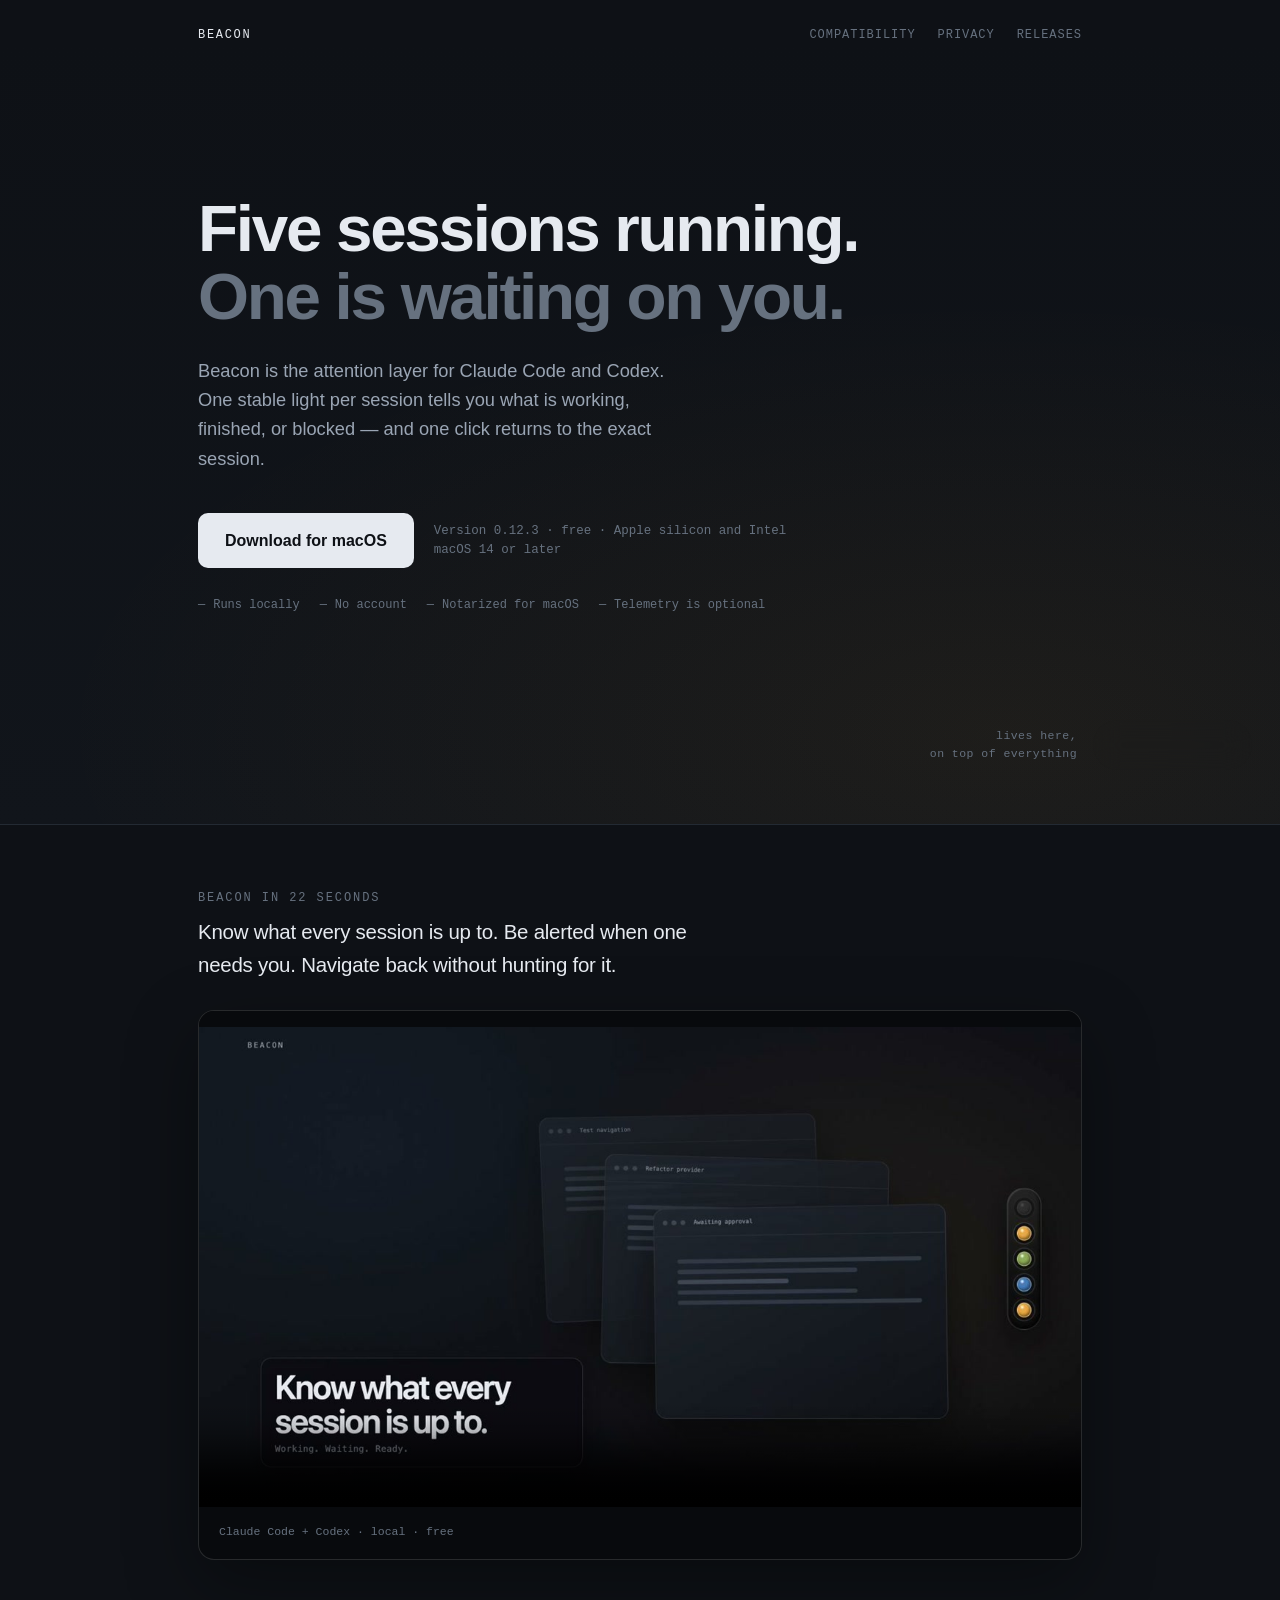
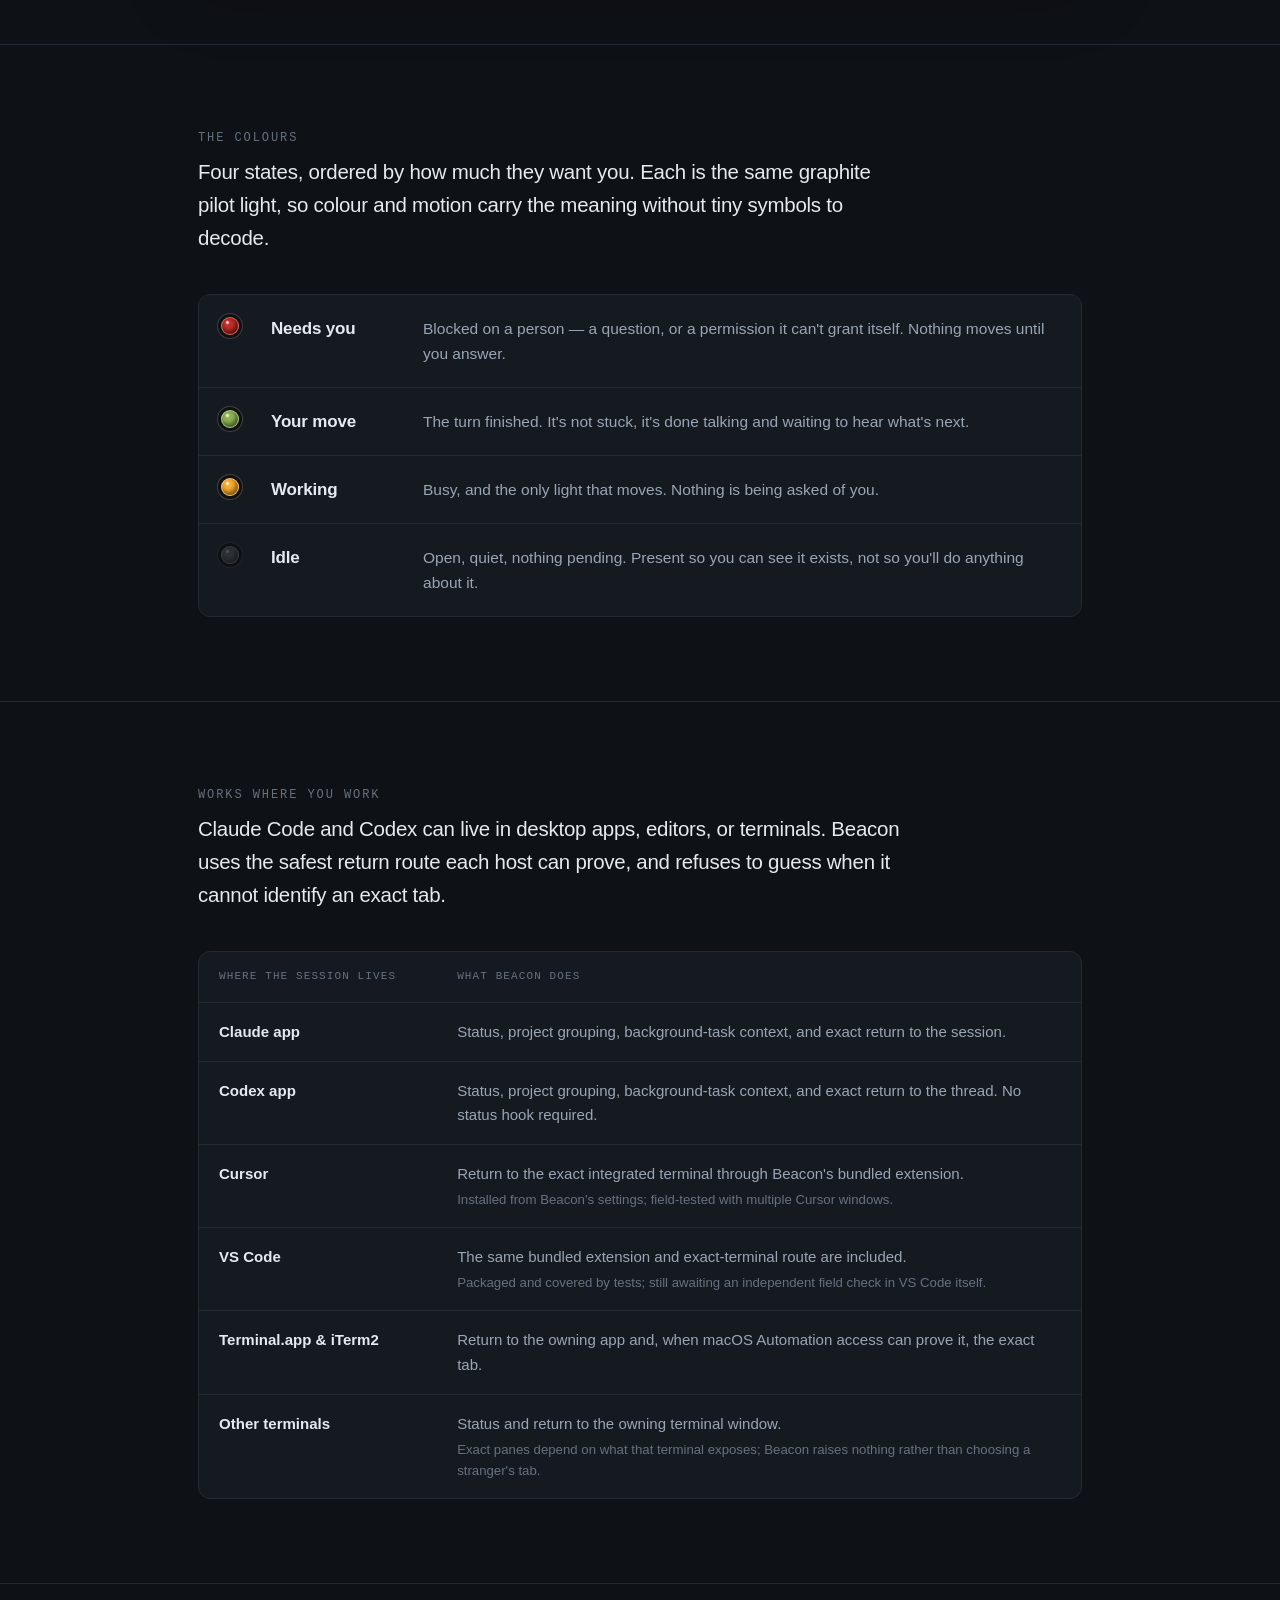
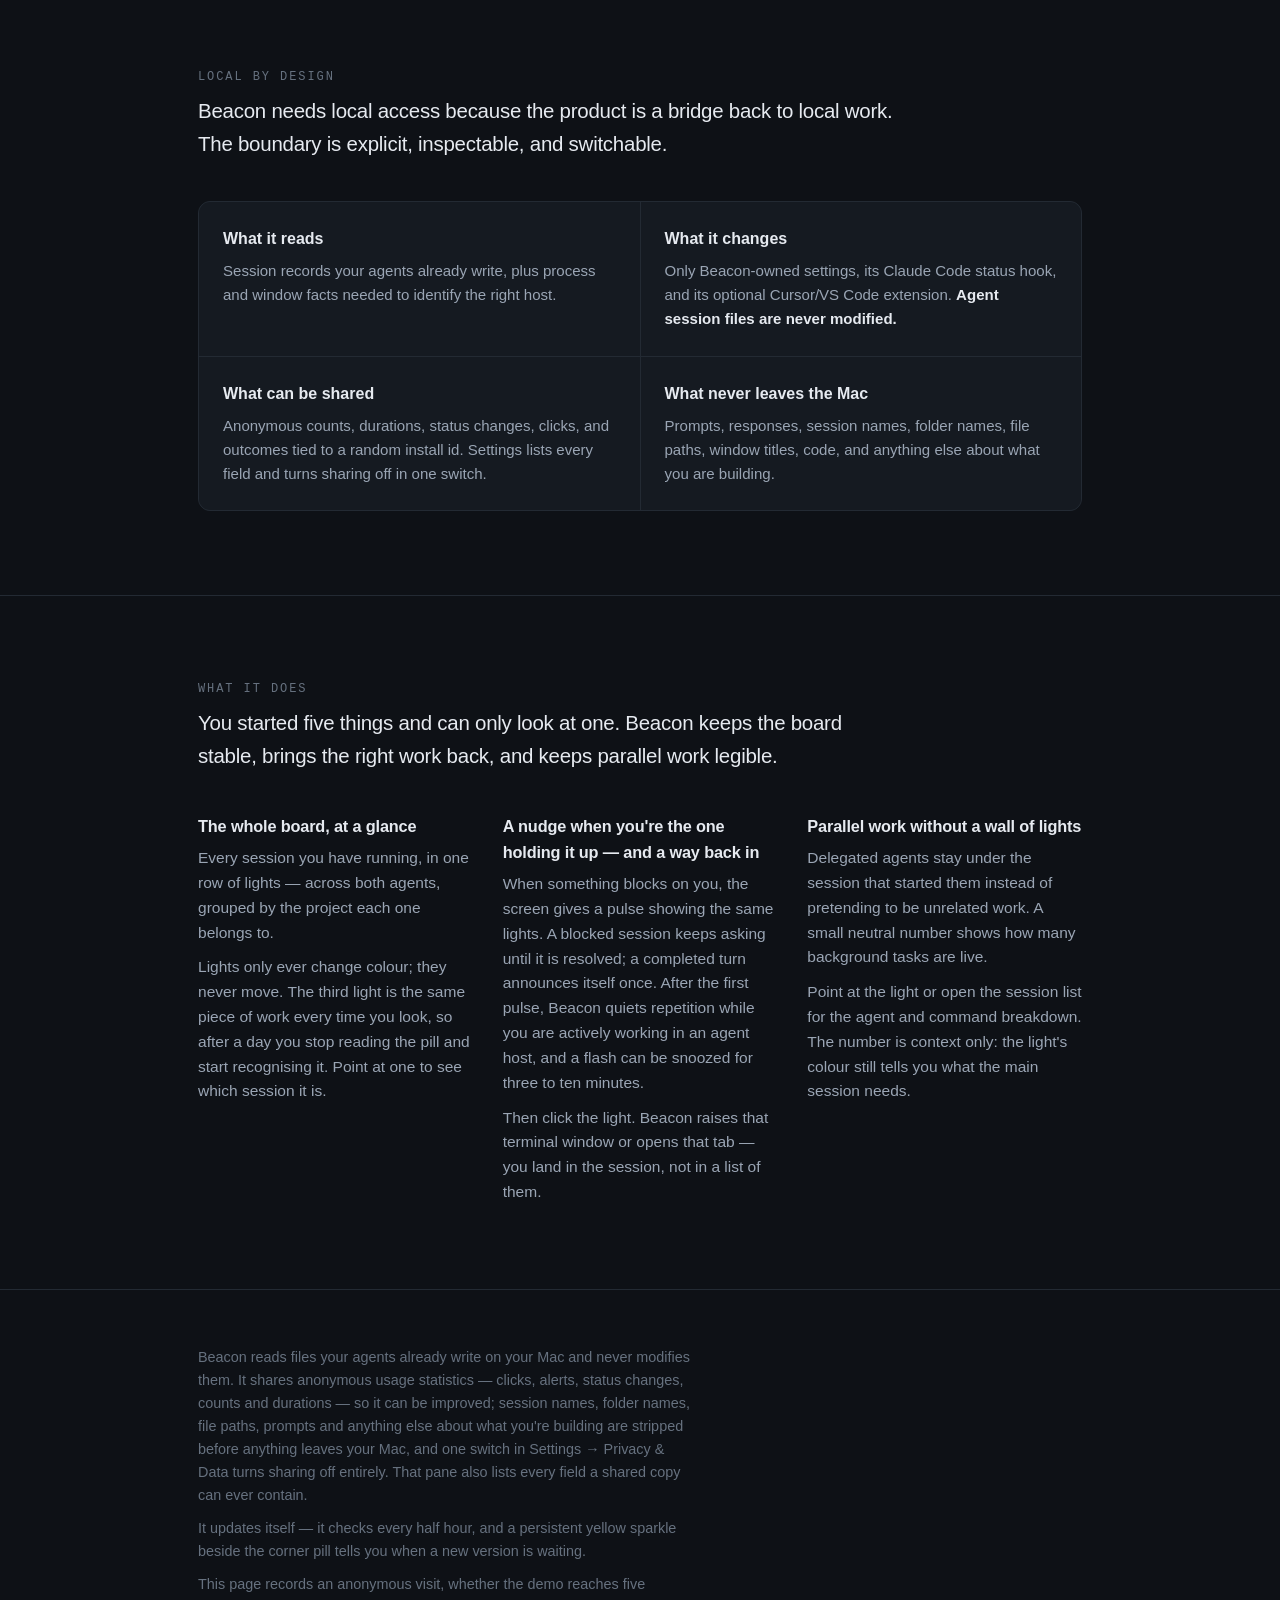
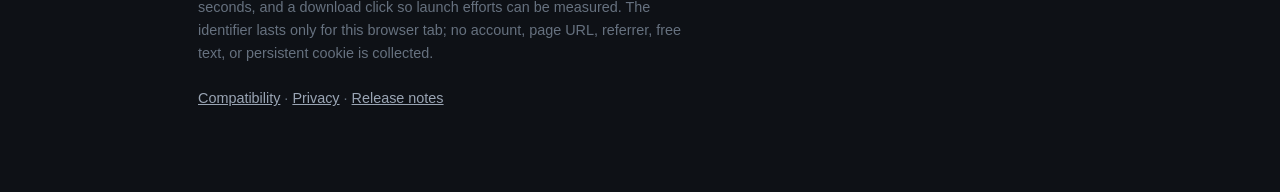
==== commit 58285459: "Measure meaningful demo engagement" ====
--- a/index.html
+++ b/index.html
@@ -699,8 +699,8 @@
       sparkle beside the corner pill tells you when a new version is waiting.
     </p>
     <p>
-      This page records an anonymous visit, the first demo play, and a download
-      click so launch efforts can be measured. The identifier lasts only for
+      This page records an anonymous visit, whether the demo reaches five seconds,
+      and a download click so launch efforts can be measured. The identifier lasts only for
       this browser tab; no account, page URL, referrer, free text, or persistent
       cookie is collected.
     </p>
@@ -765,10 +765,10 @@
 
   var film = document.getElementById('launch-film');
   if (film) {
-    var played = false;
-    film.addEventListener('play', function () {
-      if (played) return;
-      played = true;
+    var watched = false;
+    film.addEventListener('timeupdate', function () {
+      if (watched || film.currentTime < 5) return;
+      watched = true;
       record('web_film_play');
     });
   }
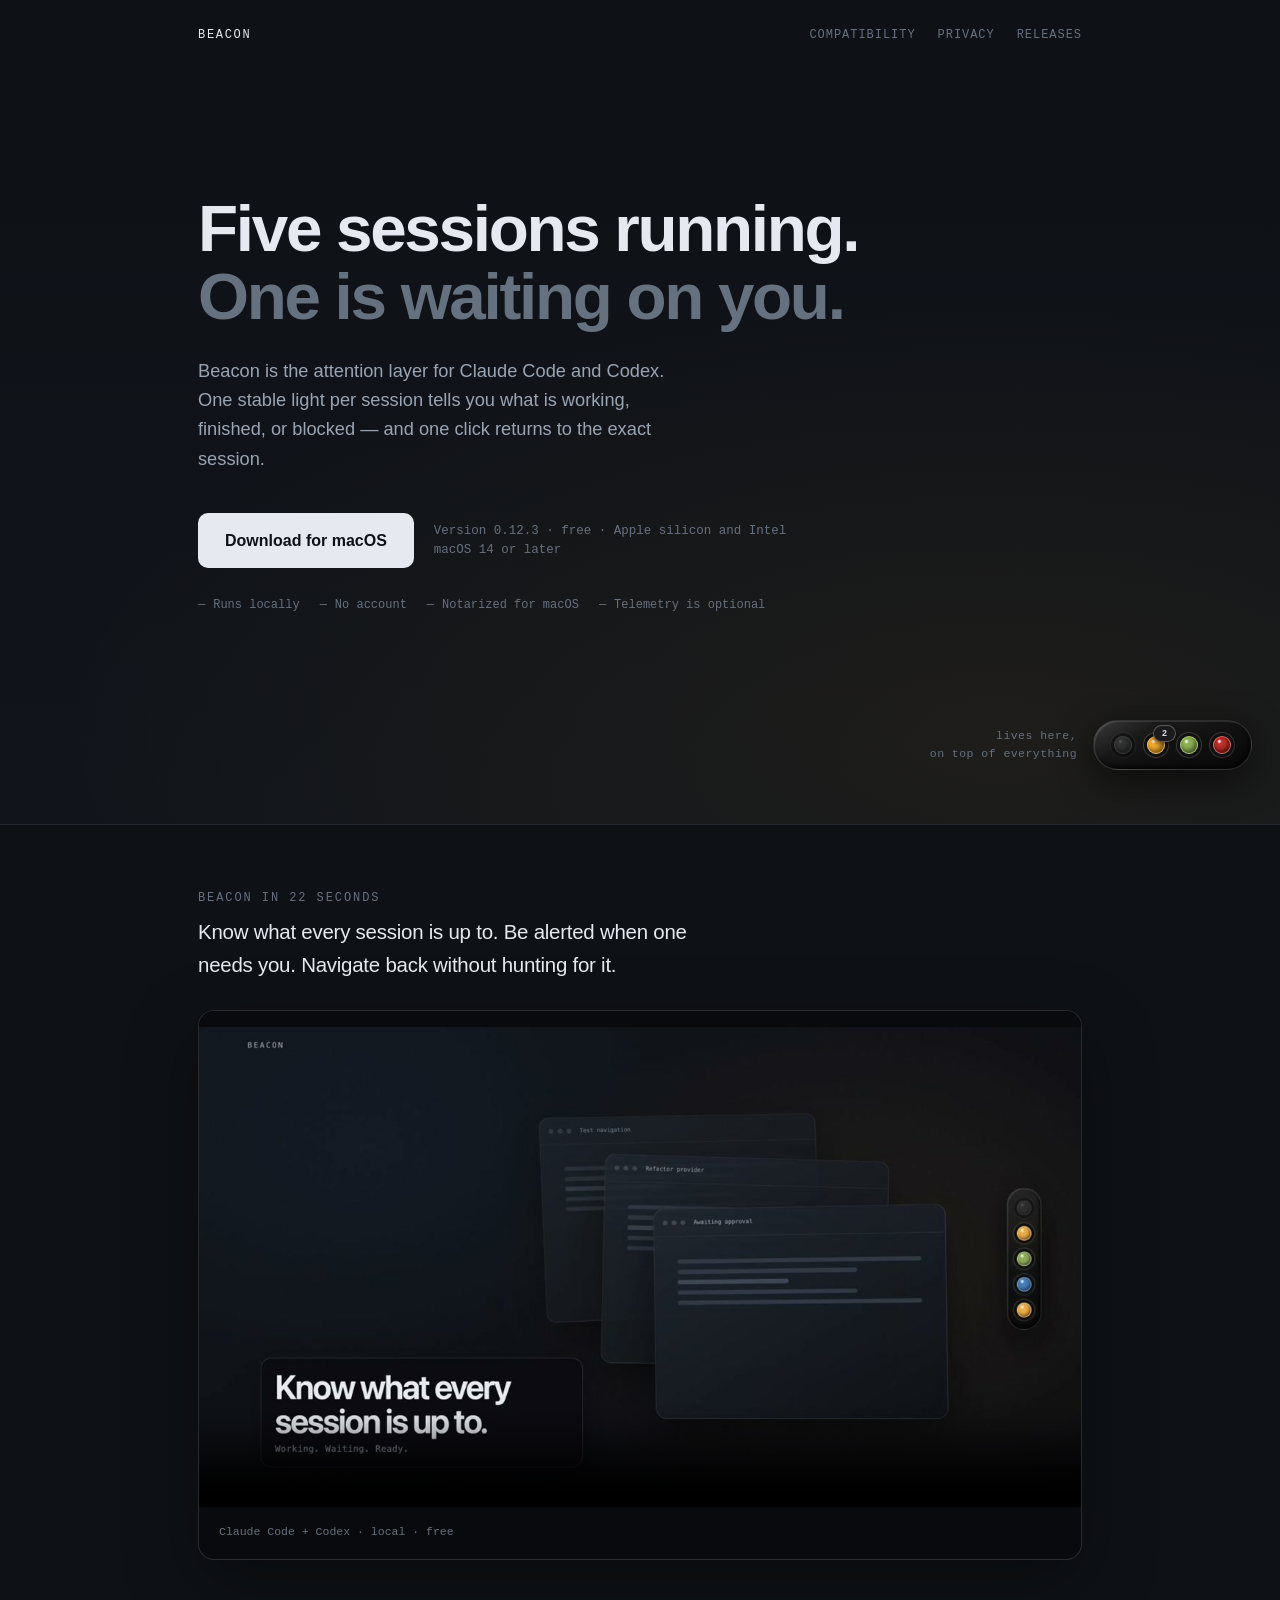
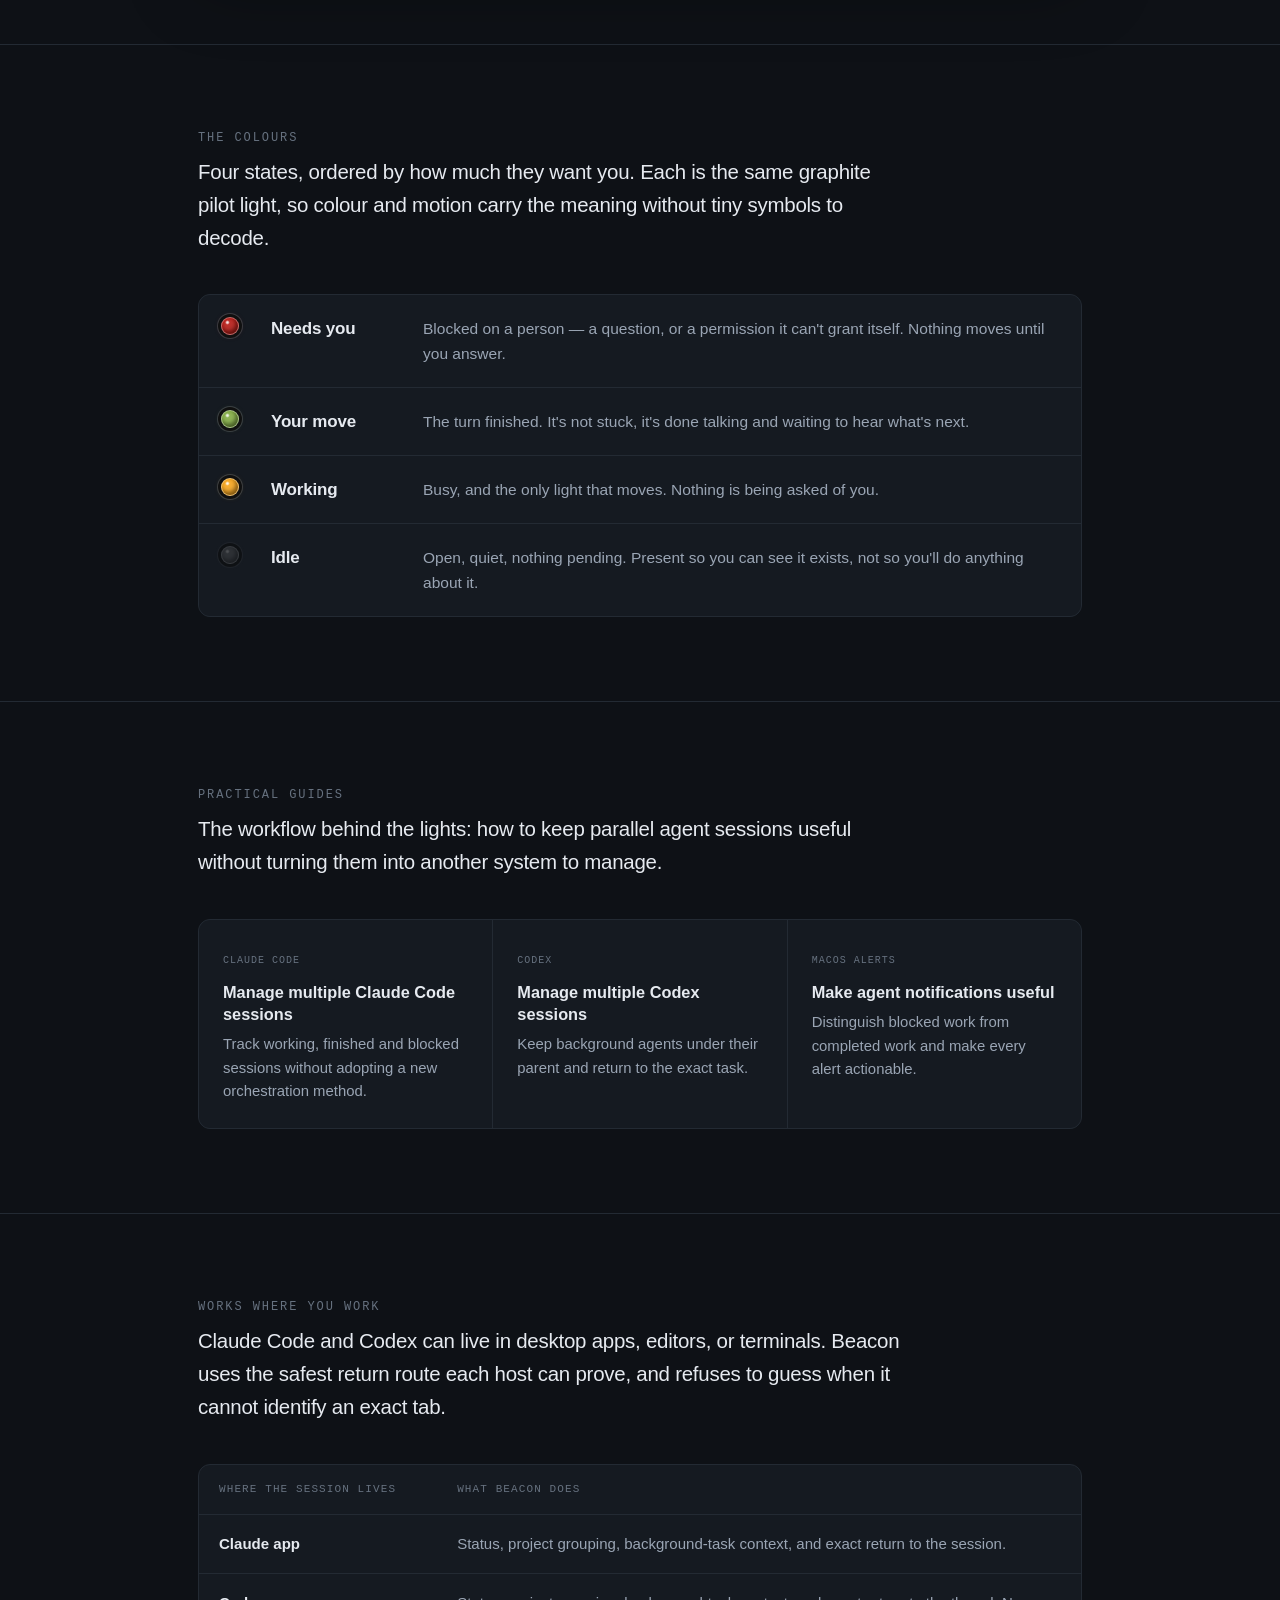
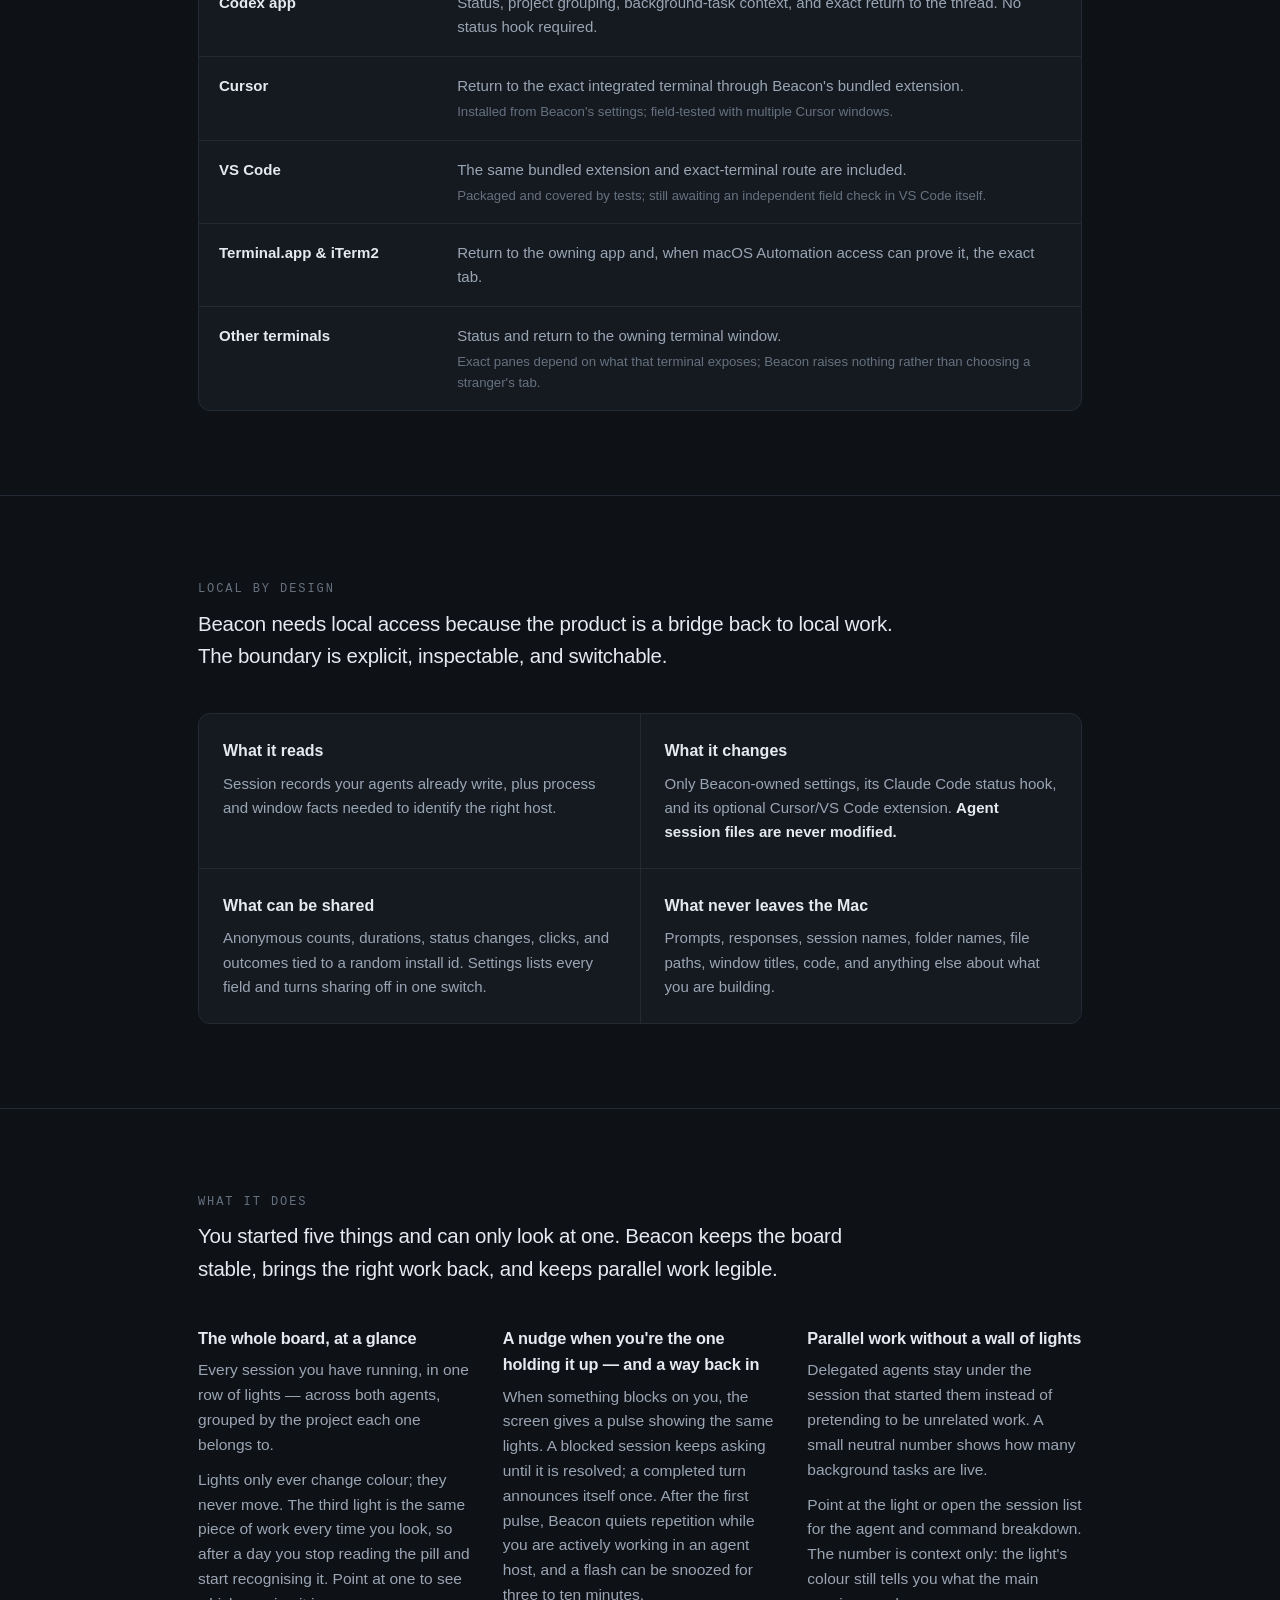
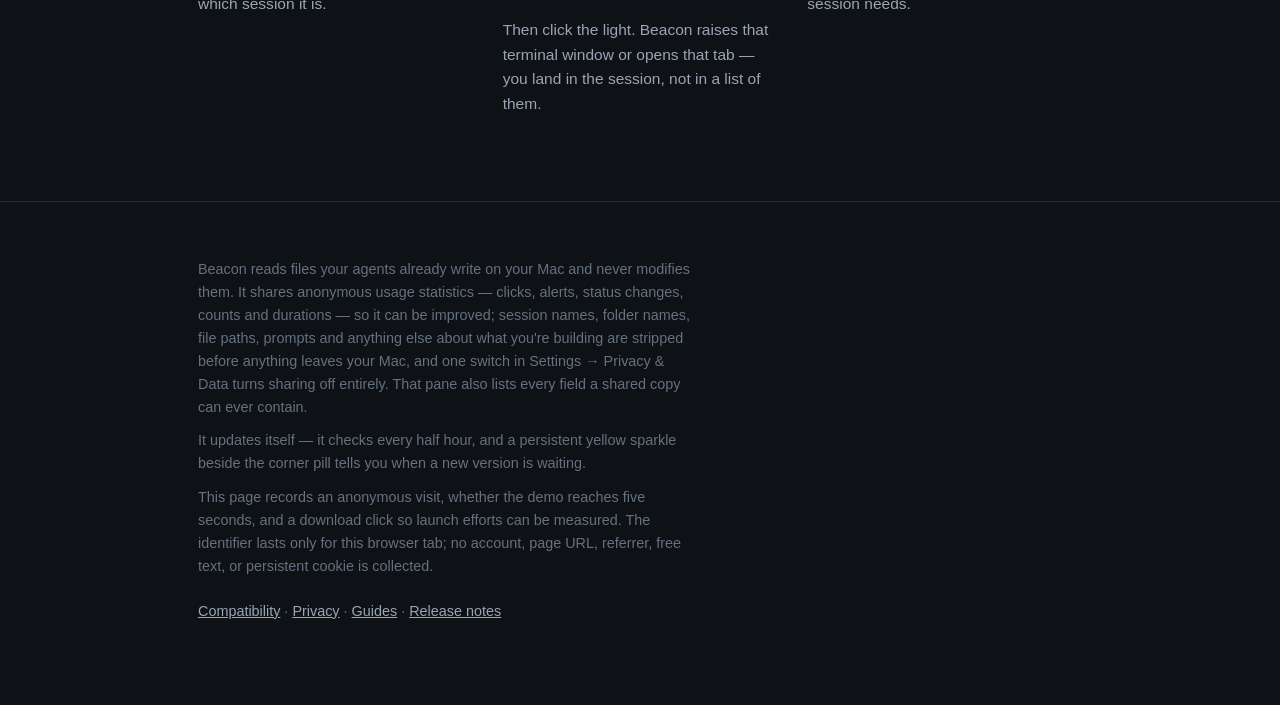
==== commit d53c2819: "Publish practical agent workflow guides" ====
--- a/index.html
+++ b/index.html
@@ -377,6 +377,30 @@
 
 .fact.later h3, .fact.later p { color: var(--text-faint); }
 
+/* --- Guides ----------------------------------------------------------- */
+
+.guide-grid {
+  display: grid;
+  grid-template-columns: repeat(3, minmax(0, 1fr));
+  gap: 1px;
+  overflow: hidden;
+  border: 1px solid var(--line);
+  border-radius: 12px;
+  background: var(--line);
+}
+
+.guide-card {
+  display: block;
+  padding: 24px;
+  background: var(--ink-raised);
+  text-decoration: none;
+}
+
+.guide-card:hover { background: #181e26; }
+.guide-card span { color: var(--text-faint); font: 10px/1.4 var(--mono); letter-spacing: .1em; text-transform: uppercase; }
+.guide-card h3 { margin: 10px 0 8px; font-size: 1.02rem; line-height: 1.35; }
+.guide-card p { margin: 0; color: var(--text-dim); font-size: .93rem; }
+
 /* --- Compatibility ---------------------------------------------------- */
 
 .compatibility {
@@ -453,6 +477,7 @@
   .key-row { grid-template-columns: 26px 1fr; row-gap: 4px; }
   .key-row .key-what { grid-column: 2; }
   .trust-grid { grid-template-columns: 1fr; }
+  .guide-grid { grid-template-columns: 1fr; }
   .compatibility,
   .compatibility tbody,
   .compatibility tr,
@@ -580,6 +605,33 @@
           <span class="key-name">Idle</span>
           <span class="key-what">Open, quiet, nothing pending. Present so you can see it exists, not so you'll do anything about it.</span>
         </div>
+      </div>
+    </div>
+  </section>
+
+  <section id="guides">
+    <div class="wrap">
+      <h2>Practical guides</h2>
+      <p class="section-lede">
+        The workflow behind the lights: how to keep parallel agent sessions
+        useful without turning them into another system to manage.
+      </p>
+      <div class="guide-grid">
+        <a class="guide-card" href="guides/manage-multiple-claude-code-sessions/">
+          <span>Claude Code</span>
+          <h3>Manage multiple Claude Code sessions</h3>
+          <p>Track working, finished and blocked sessions without adopting a new orchestration method.</p>
+        </a>
+        <a class="guide-card" href="guides/manage-multiple-codex-sessions/">
+          <span>Codex</span>
+          <h3>Manage multiple Codex sessions</h3>
+          <p>Keep background agents under their parent and return to the exact task.</p>
+        </a>
+        <a class="guide-card" href="guides/ai-coding-agent-notifications-macos/">
+          <span>macOS alerts</span>
+          <h3>Make agent notifications useful</h3>
+          <p>Distinguish blocked work from completed work and make every alert actionable.</p>
+        </a>
       </div>
     </div>
   </section>
@@ -707,6 +759,7 @@
     <p style="margin-top:22px">
       <a href="#compatibility">Compatibility</a> ·
       <a href="#privacy">Privacy</a> ·
+      <a href="#guides">Guides</a> ·
       <a href="https://github.com/cpektas/beacon/releases" id="footer-releases">Release notes</a>
     </p>
   </div>
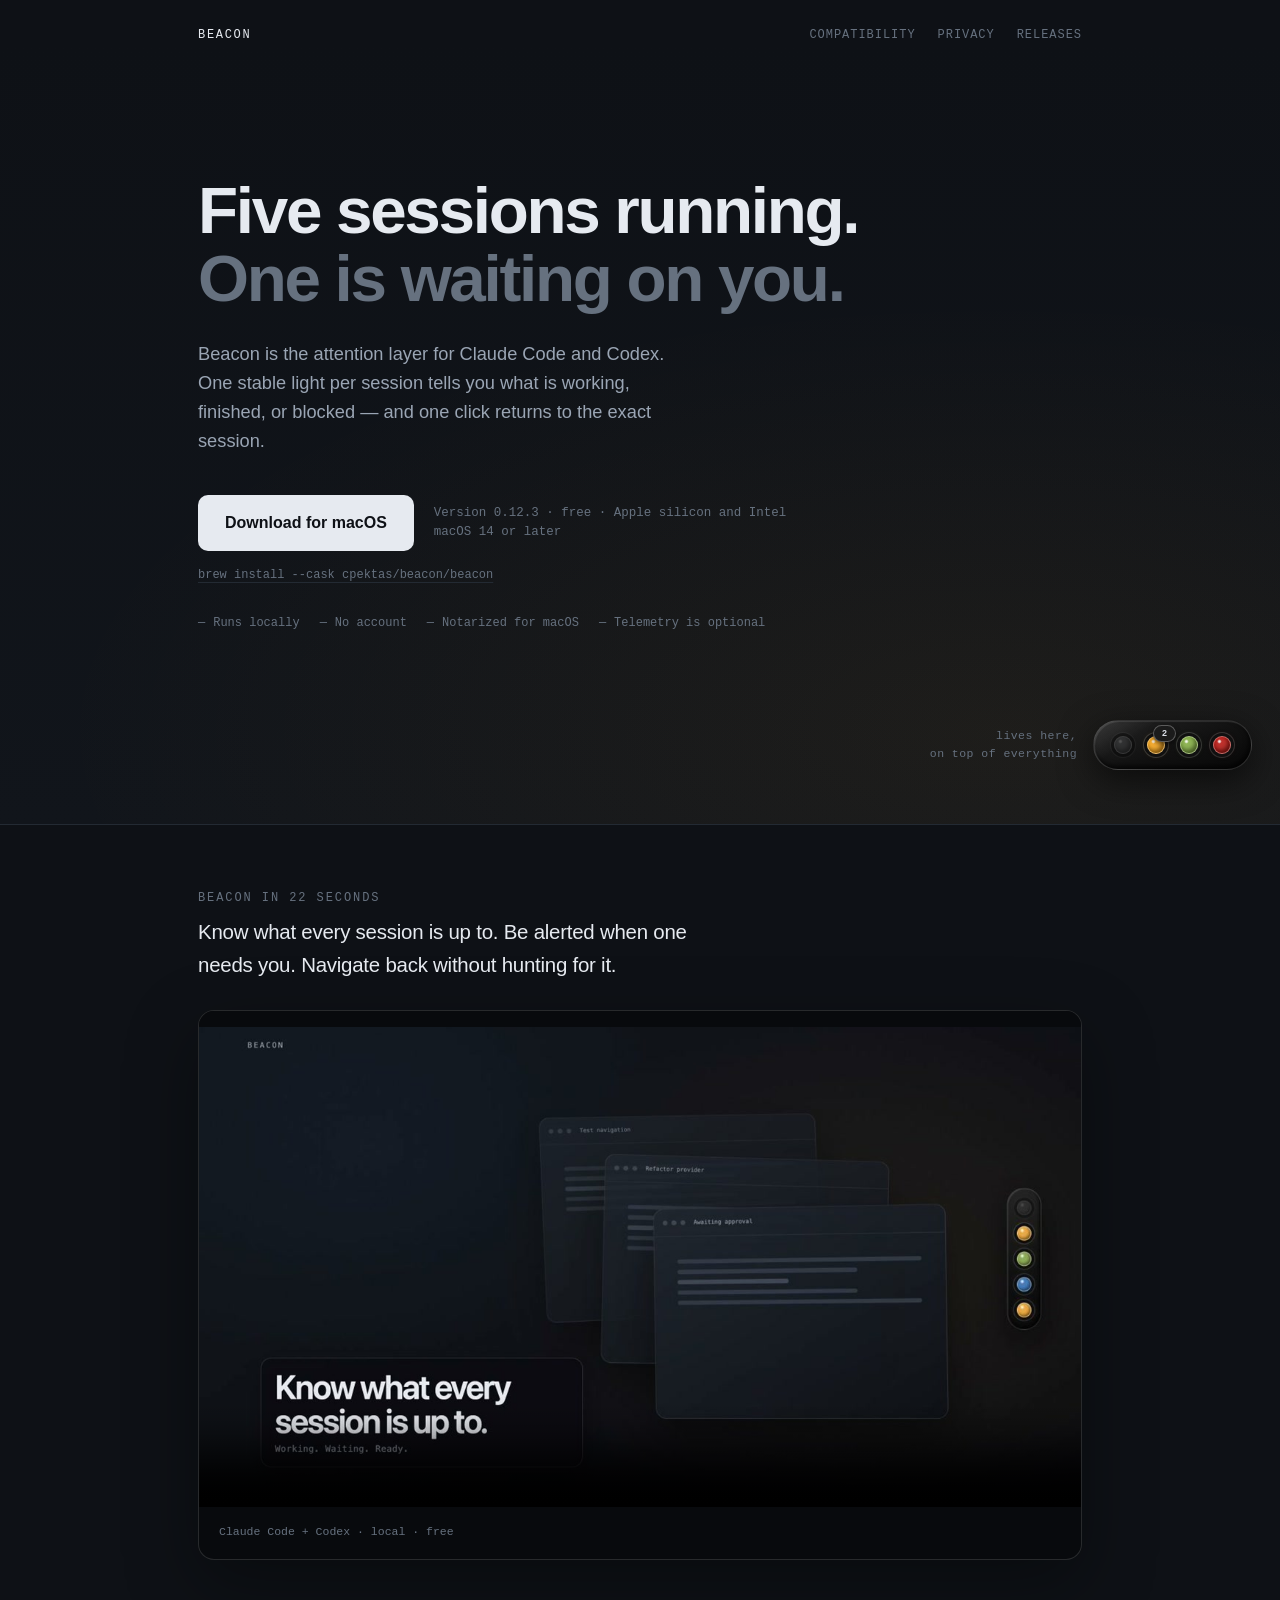
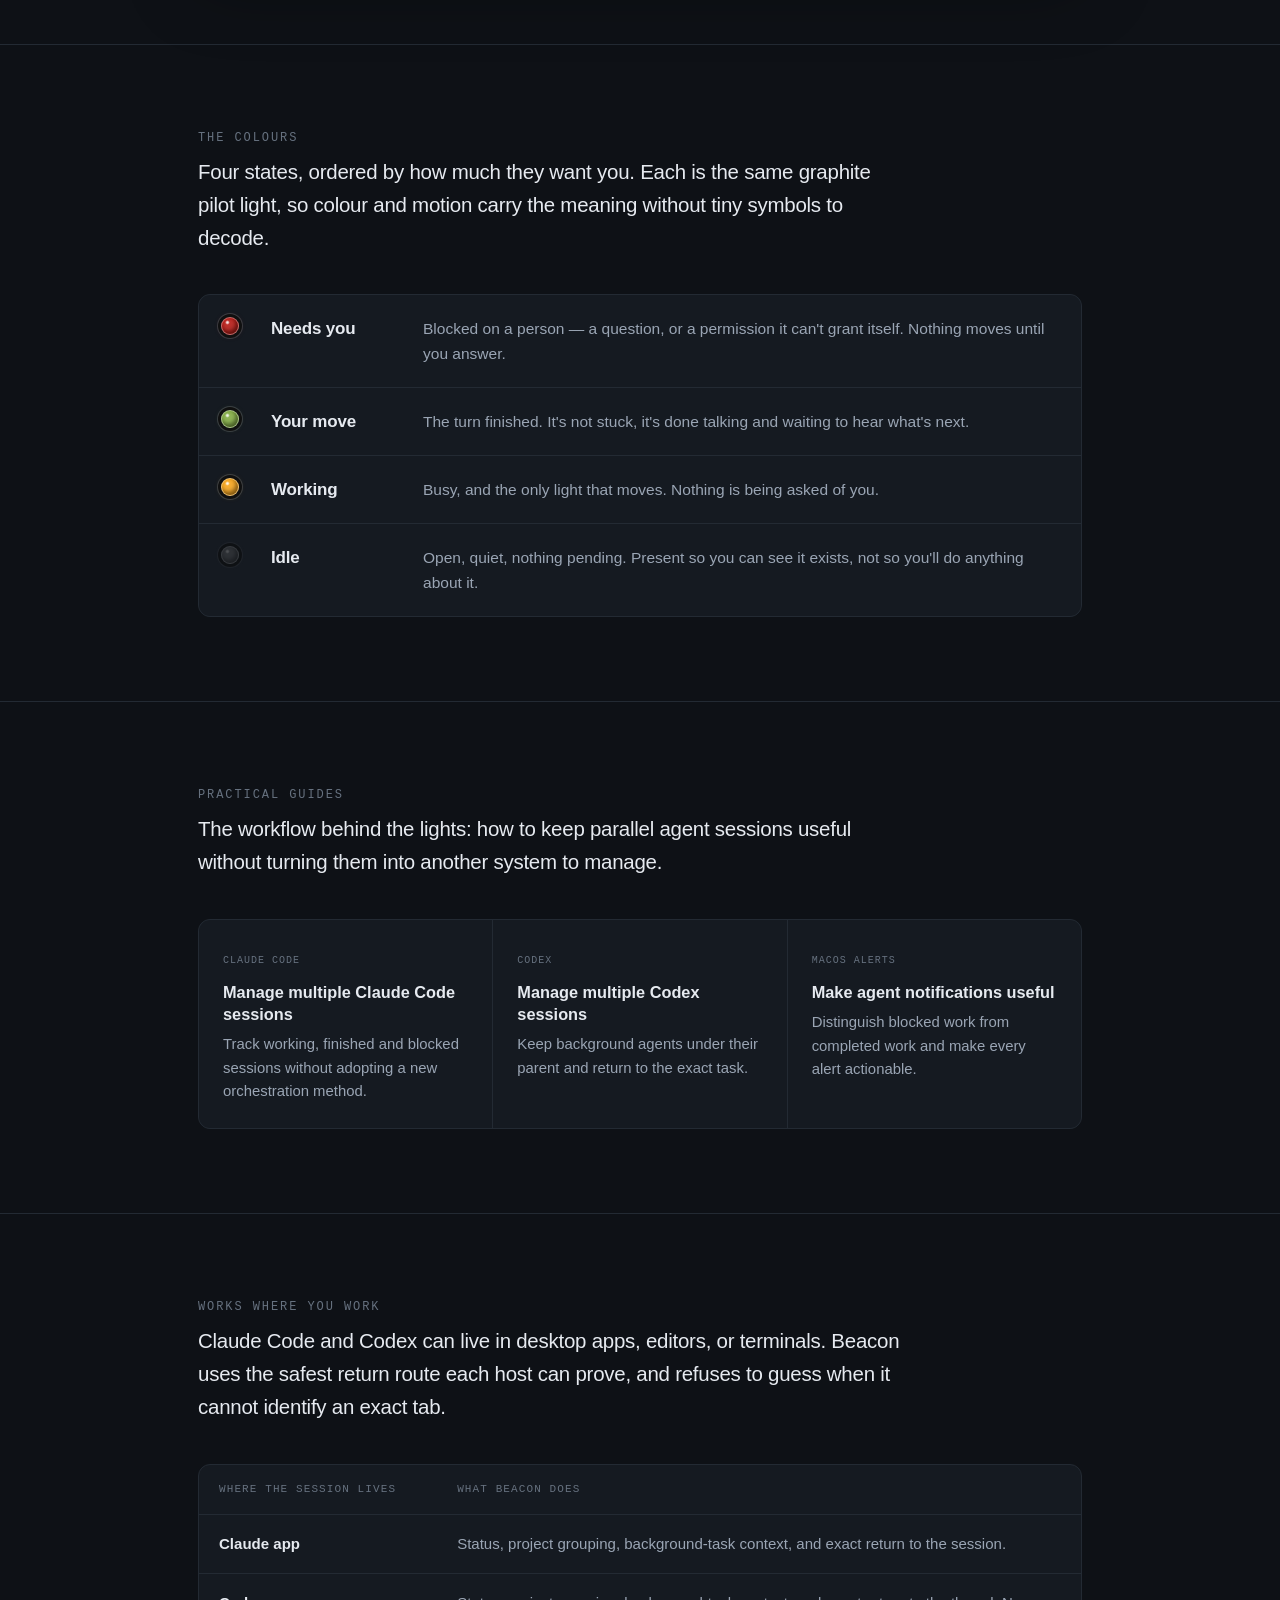
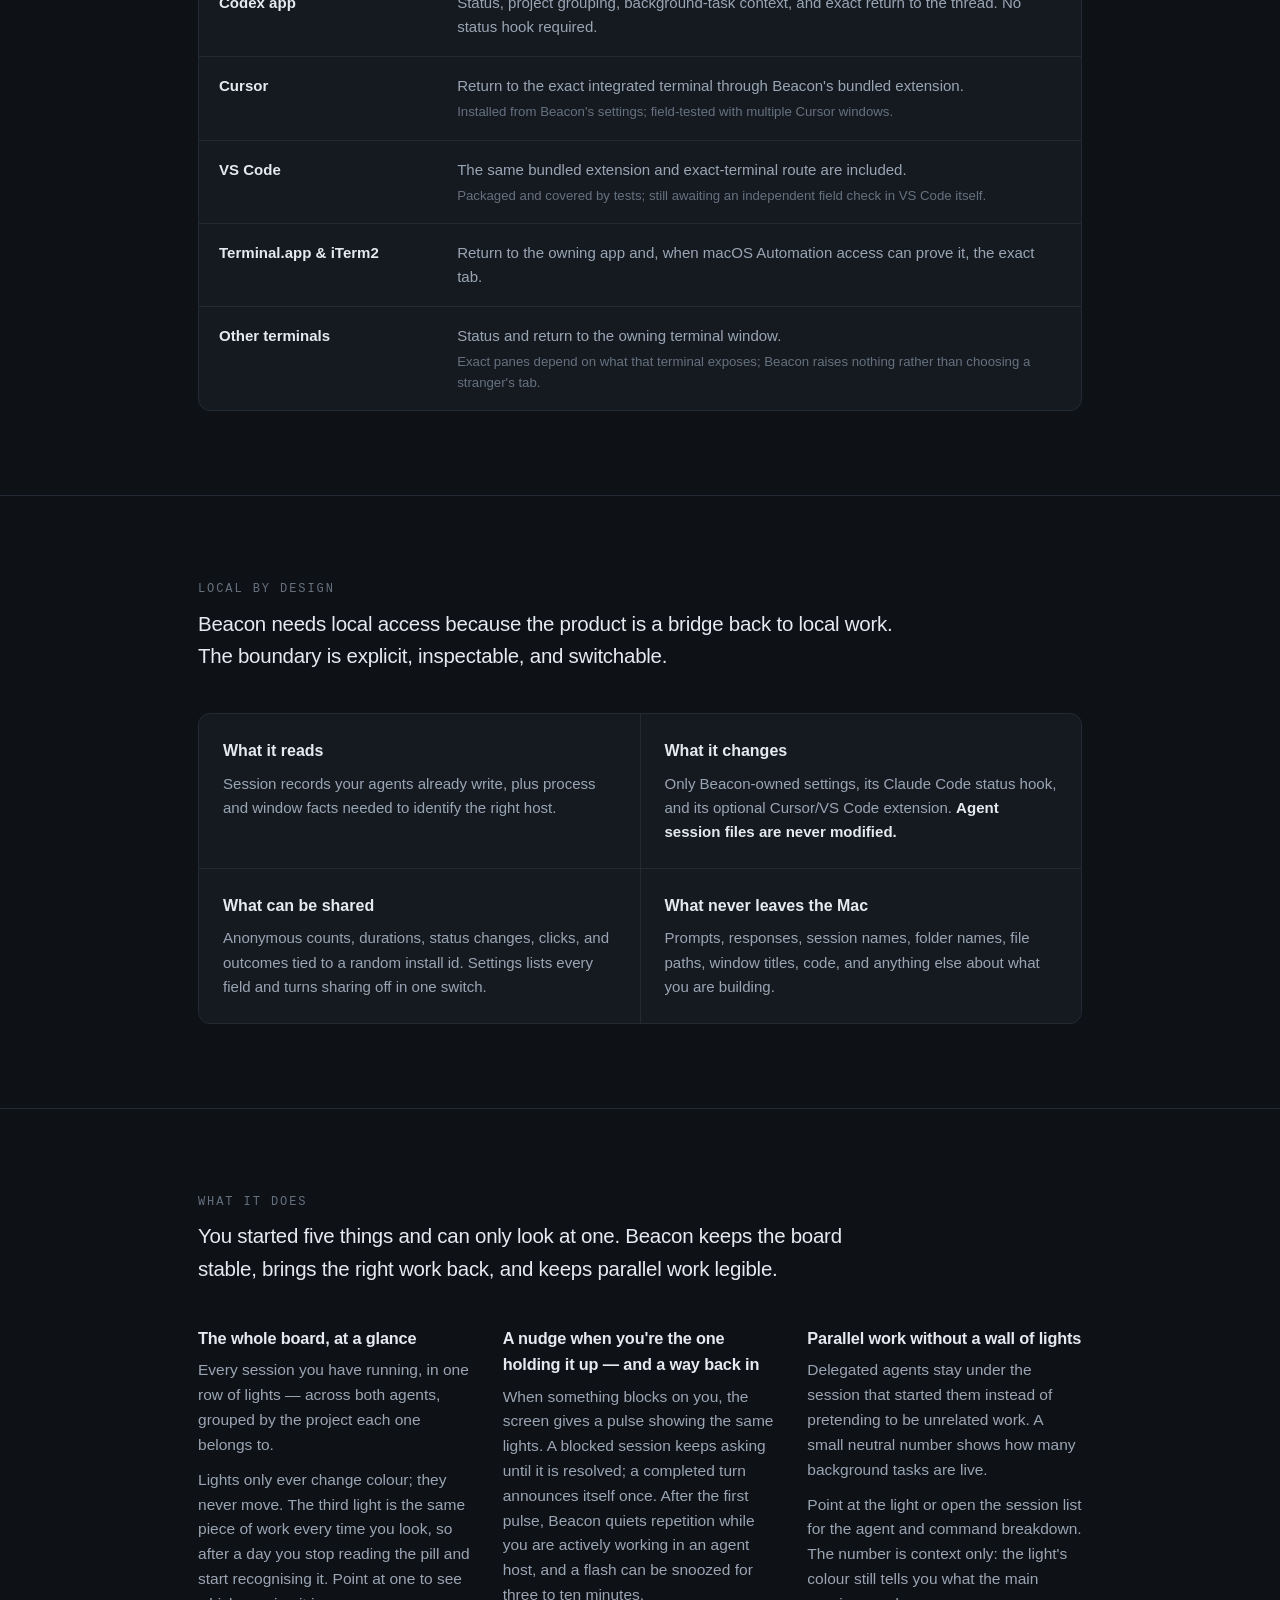
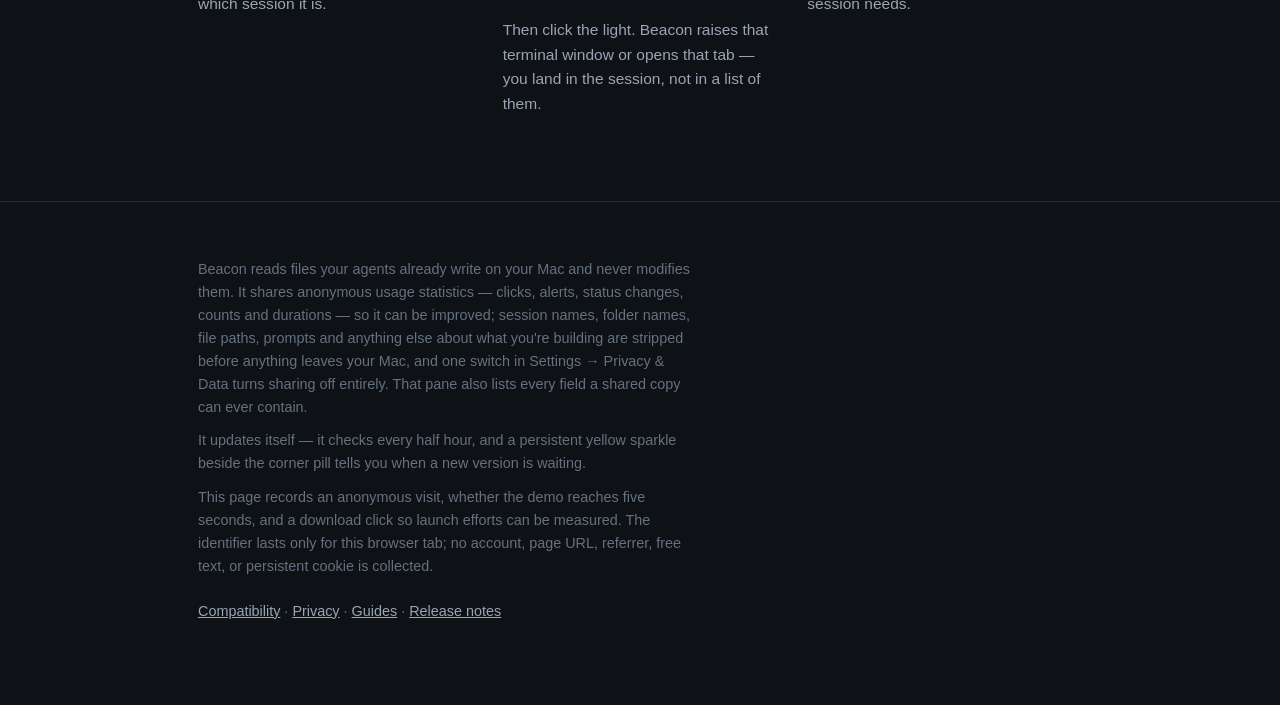
==== commit bf477178: "Add Homebrew install path" ====
--- a/index.html
+++ b/index.html
@@ -164,6 +164,17 @@
 
 .requirement span { display: block; }
 
+.brew-install {
+  display: inline-block;
+  margin-top: 15px;
+  color: var(--text-faint);
+  font: 12px/1.5 var(--mono);
+  text-decoration-color: var(--line);
+  text-underline-offset: 4px;
+}
+
+.brew-install:hover { color: var(--text-dim); }
+
 .proof {
   margin: 28px 0 0;
   padding: 0;
@@ -533,6 +544,7 @@
         <span>macOS 14 or later</span>
       </span>
     </div>
+    <a class="brew-install" href="https://github.com/cpektas/homebrew-beacon"><code>brew install --cask cpektas/beacon/beacon</code></a>
     <ul class="proof" aria-label="Product facts">
       <li>Runs locally</li>
       <li>No account</li>
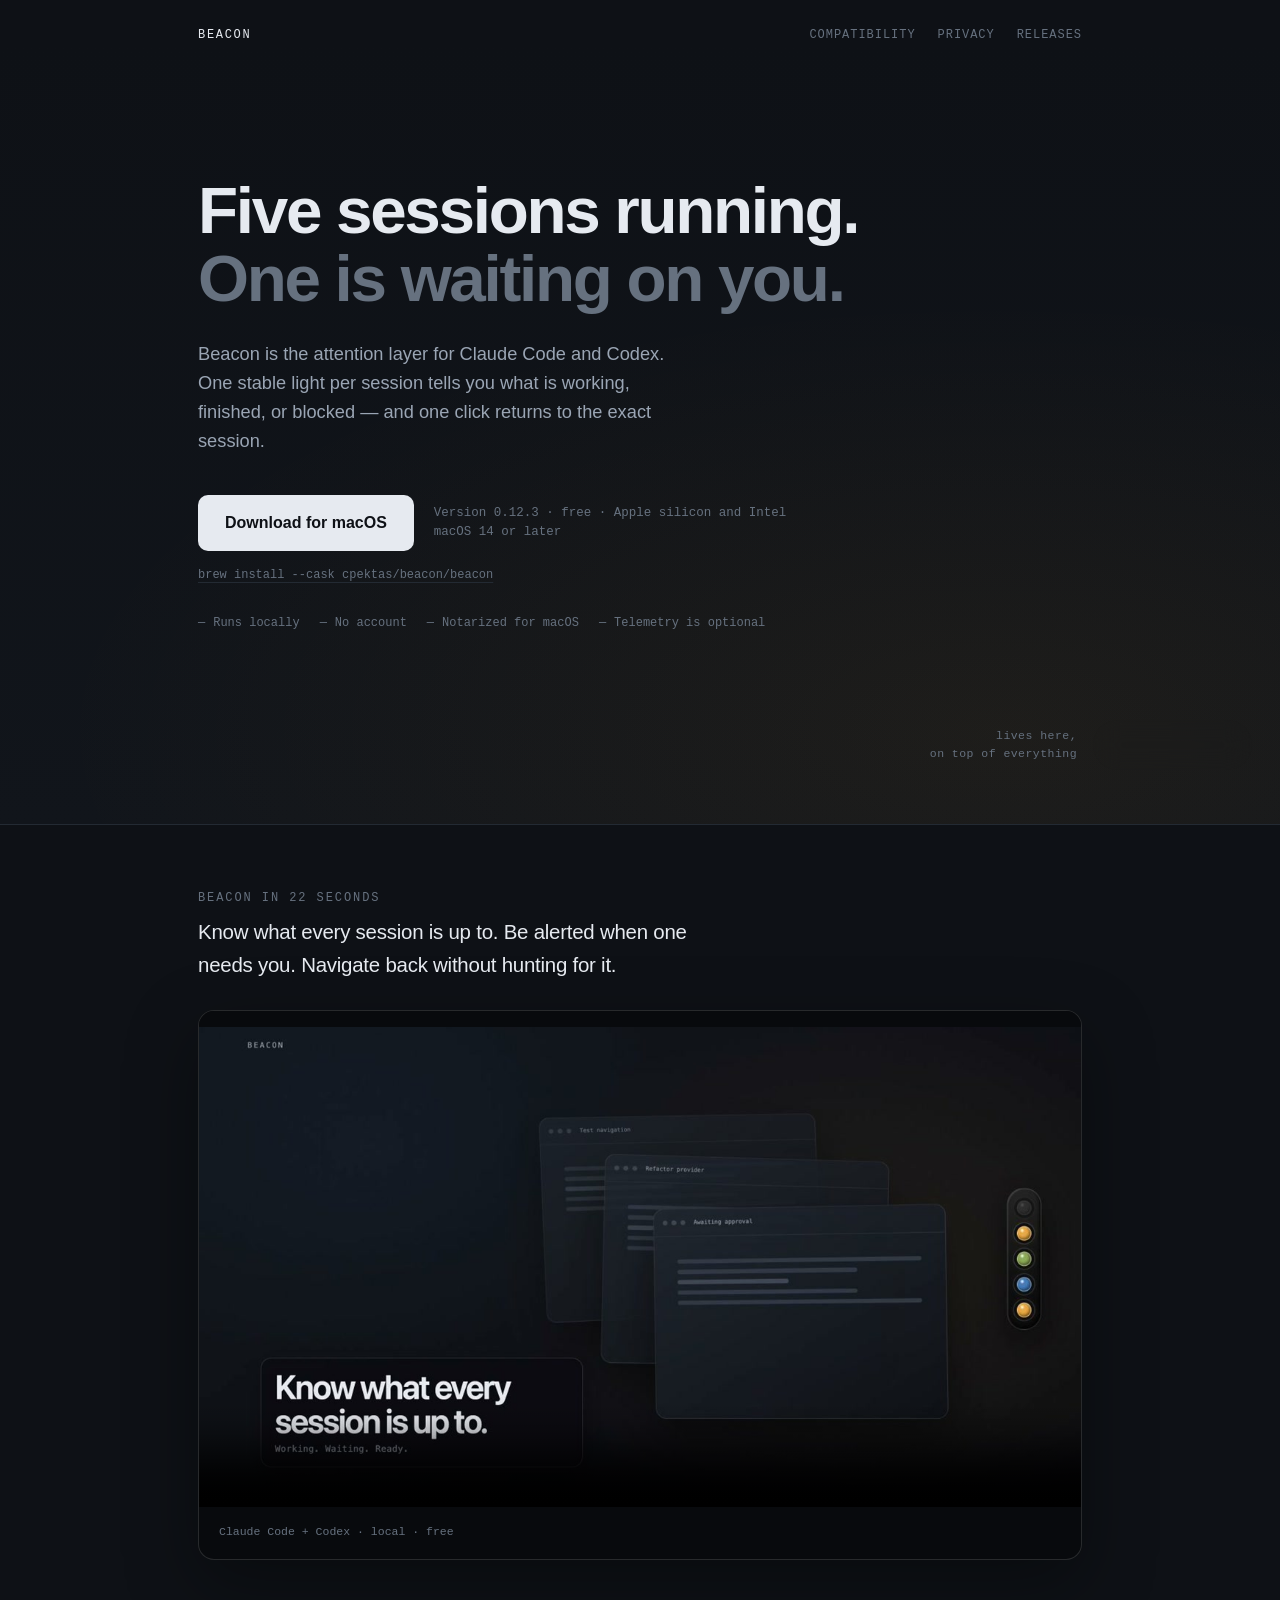
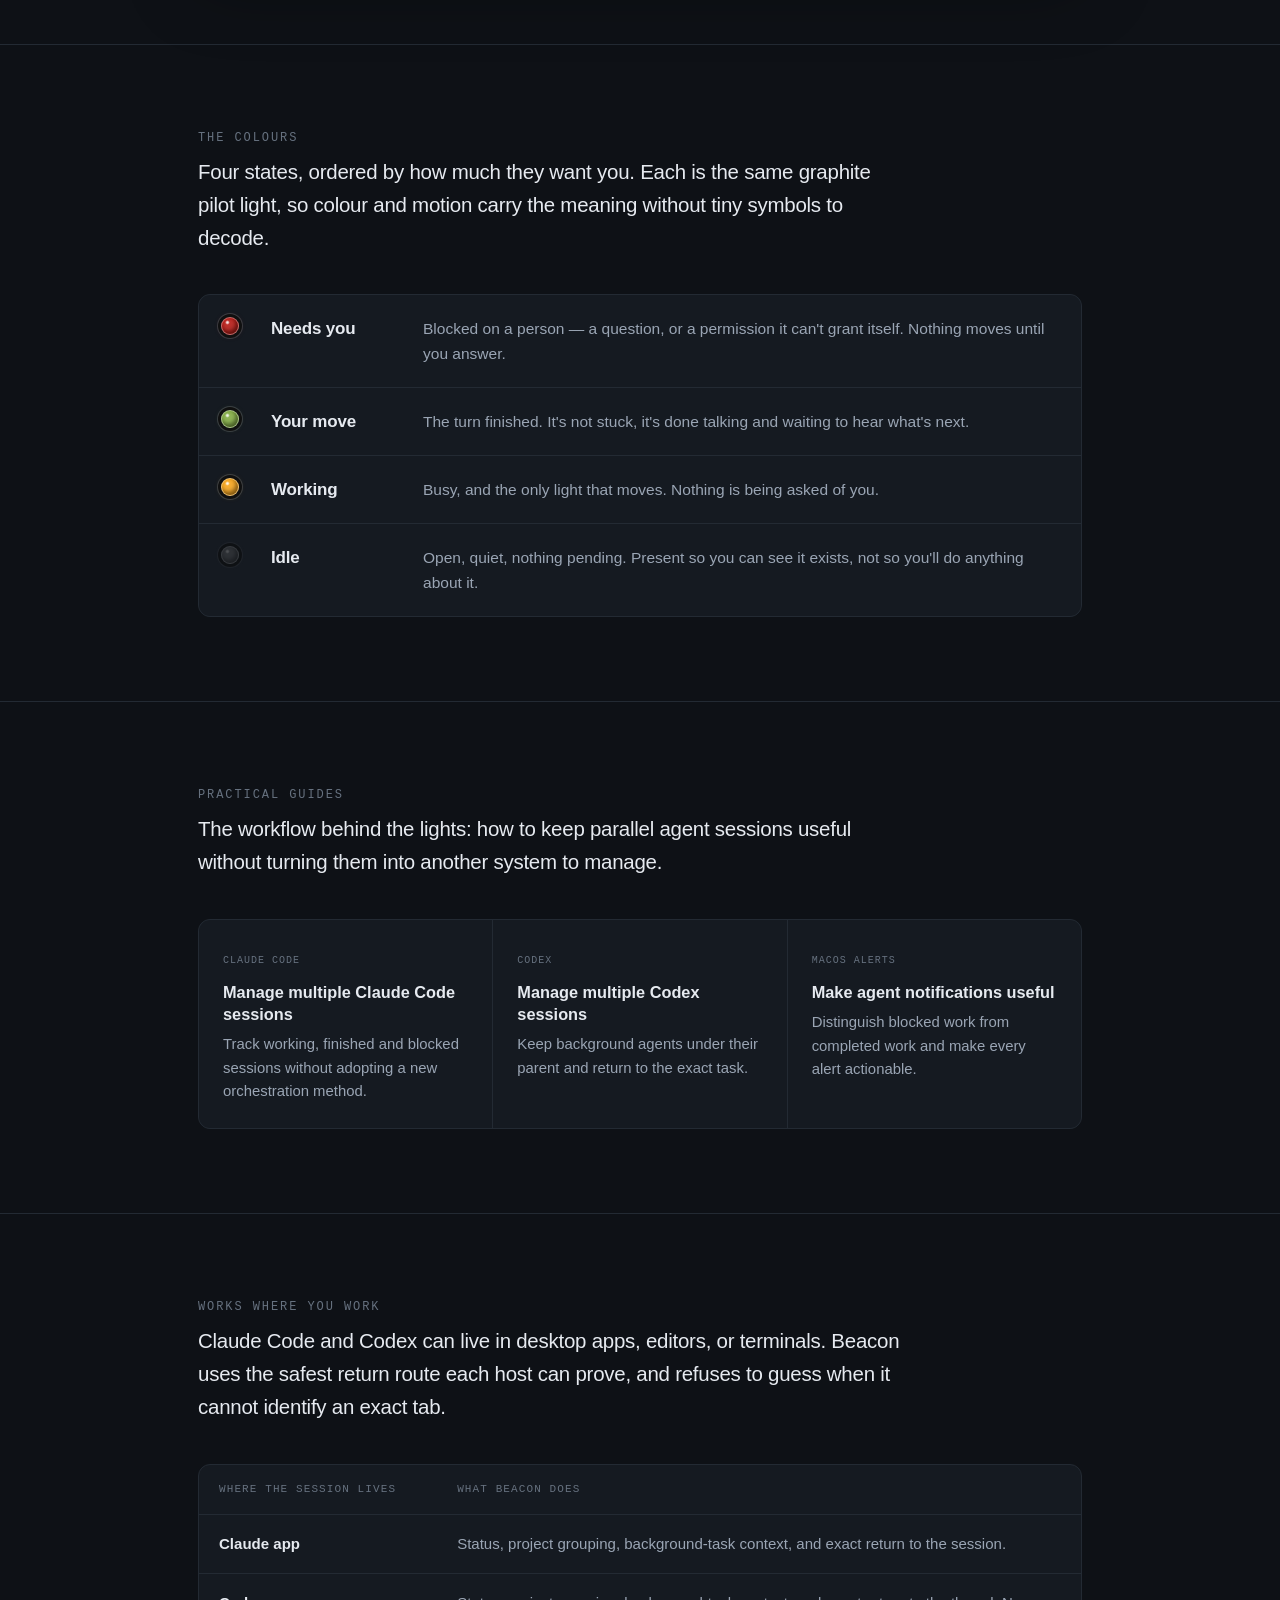
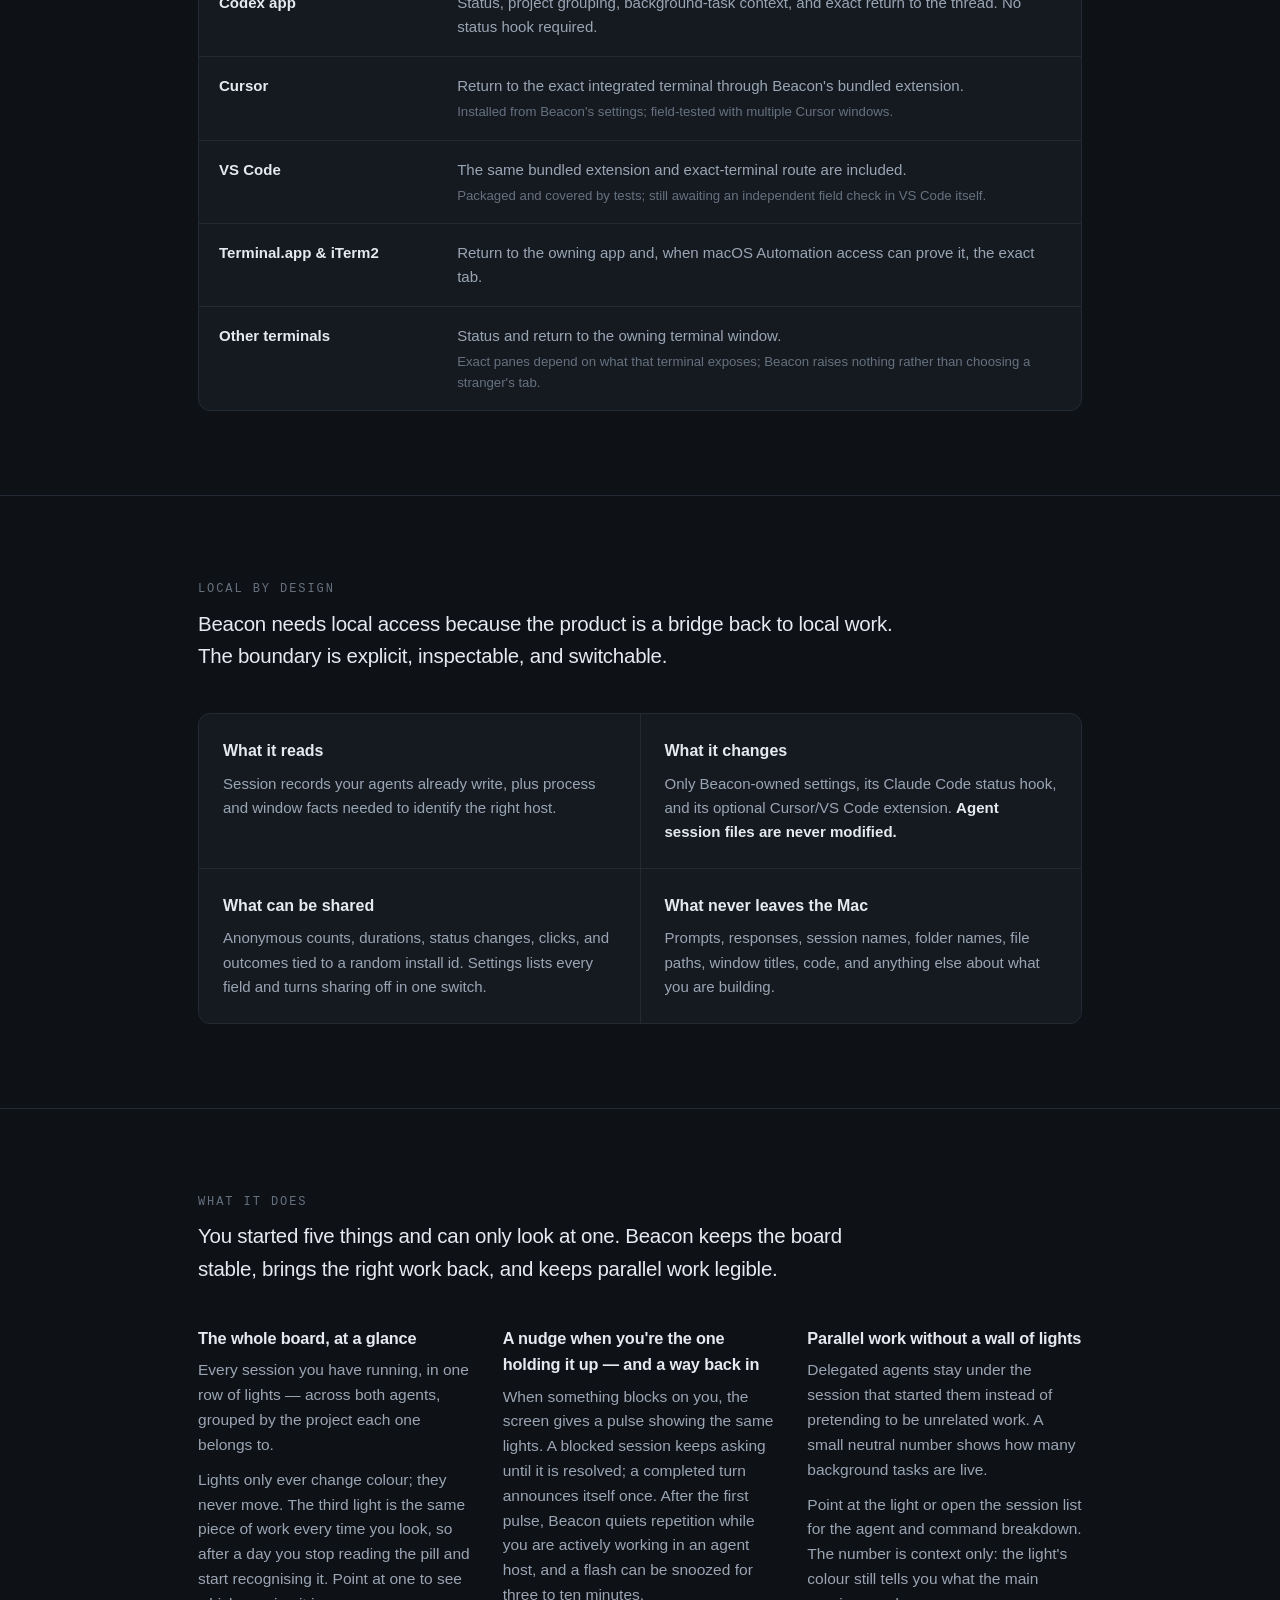
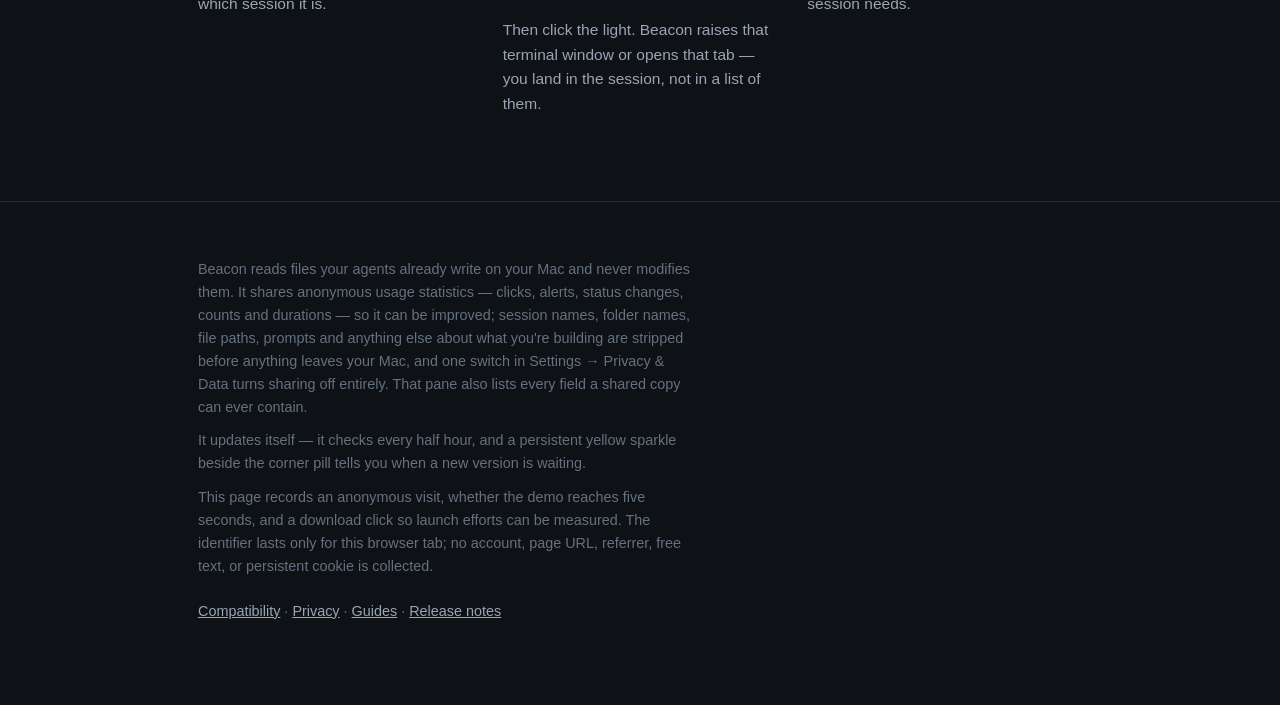
==== commit bbcfe586: "Track search and in-app share visits" ====
--- a/index.html
+++ b/index.html
@@ -786,7 +786,7 @@
   var endpoint = 'https://beacon-telemetry.alicempektas.workers.dev/web';
   var allowedSources = [
     'direct', 'reddit_claudecode', 'reddit_codex', 'show_hn',
-    'creator', 'newsletter', 'other'
+    'creator', 'newsletter', 'organic_search', 'share', 'other'
   ];
   var requested = new URLSearchParams(window.location.search).get('source');
   var source = allowedSources.indexOf(requested) >= 0 ? requested :
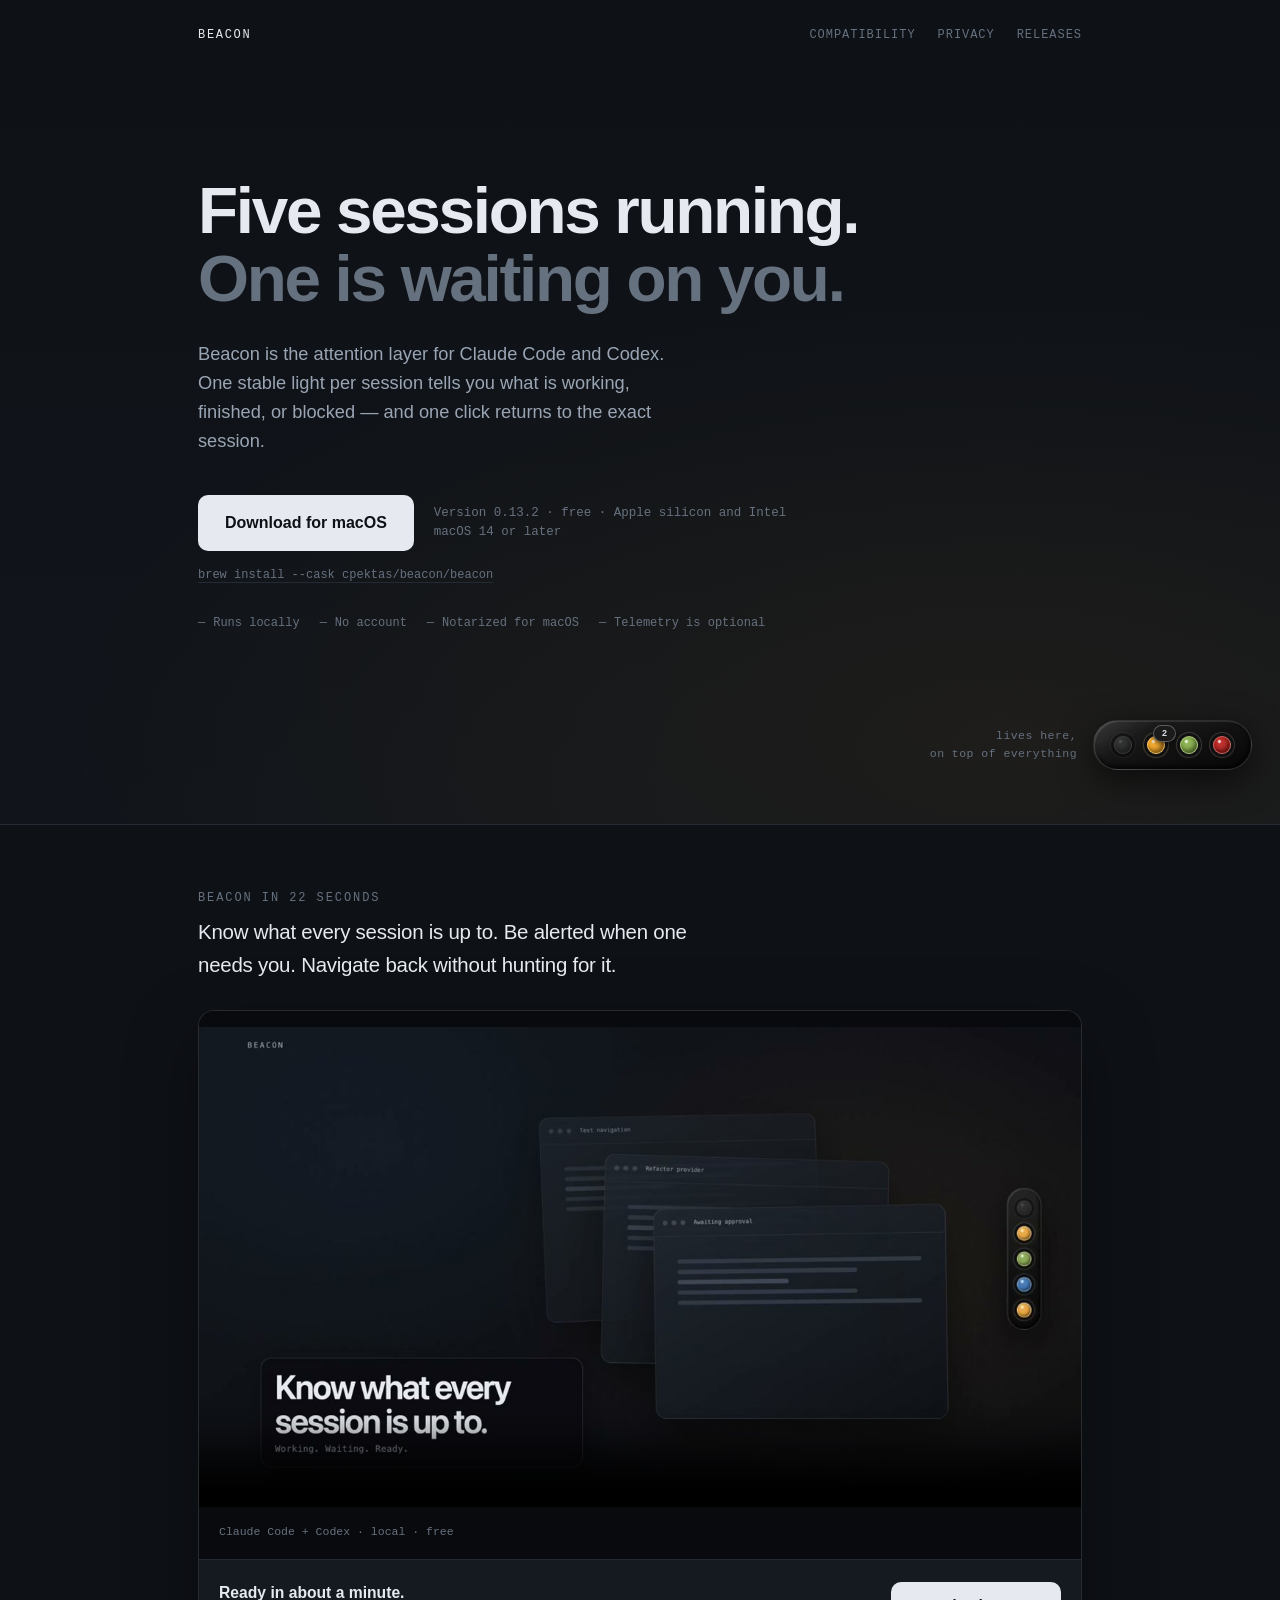
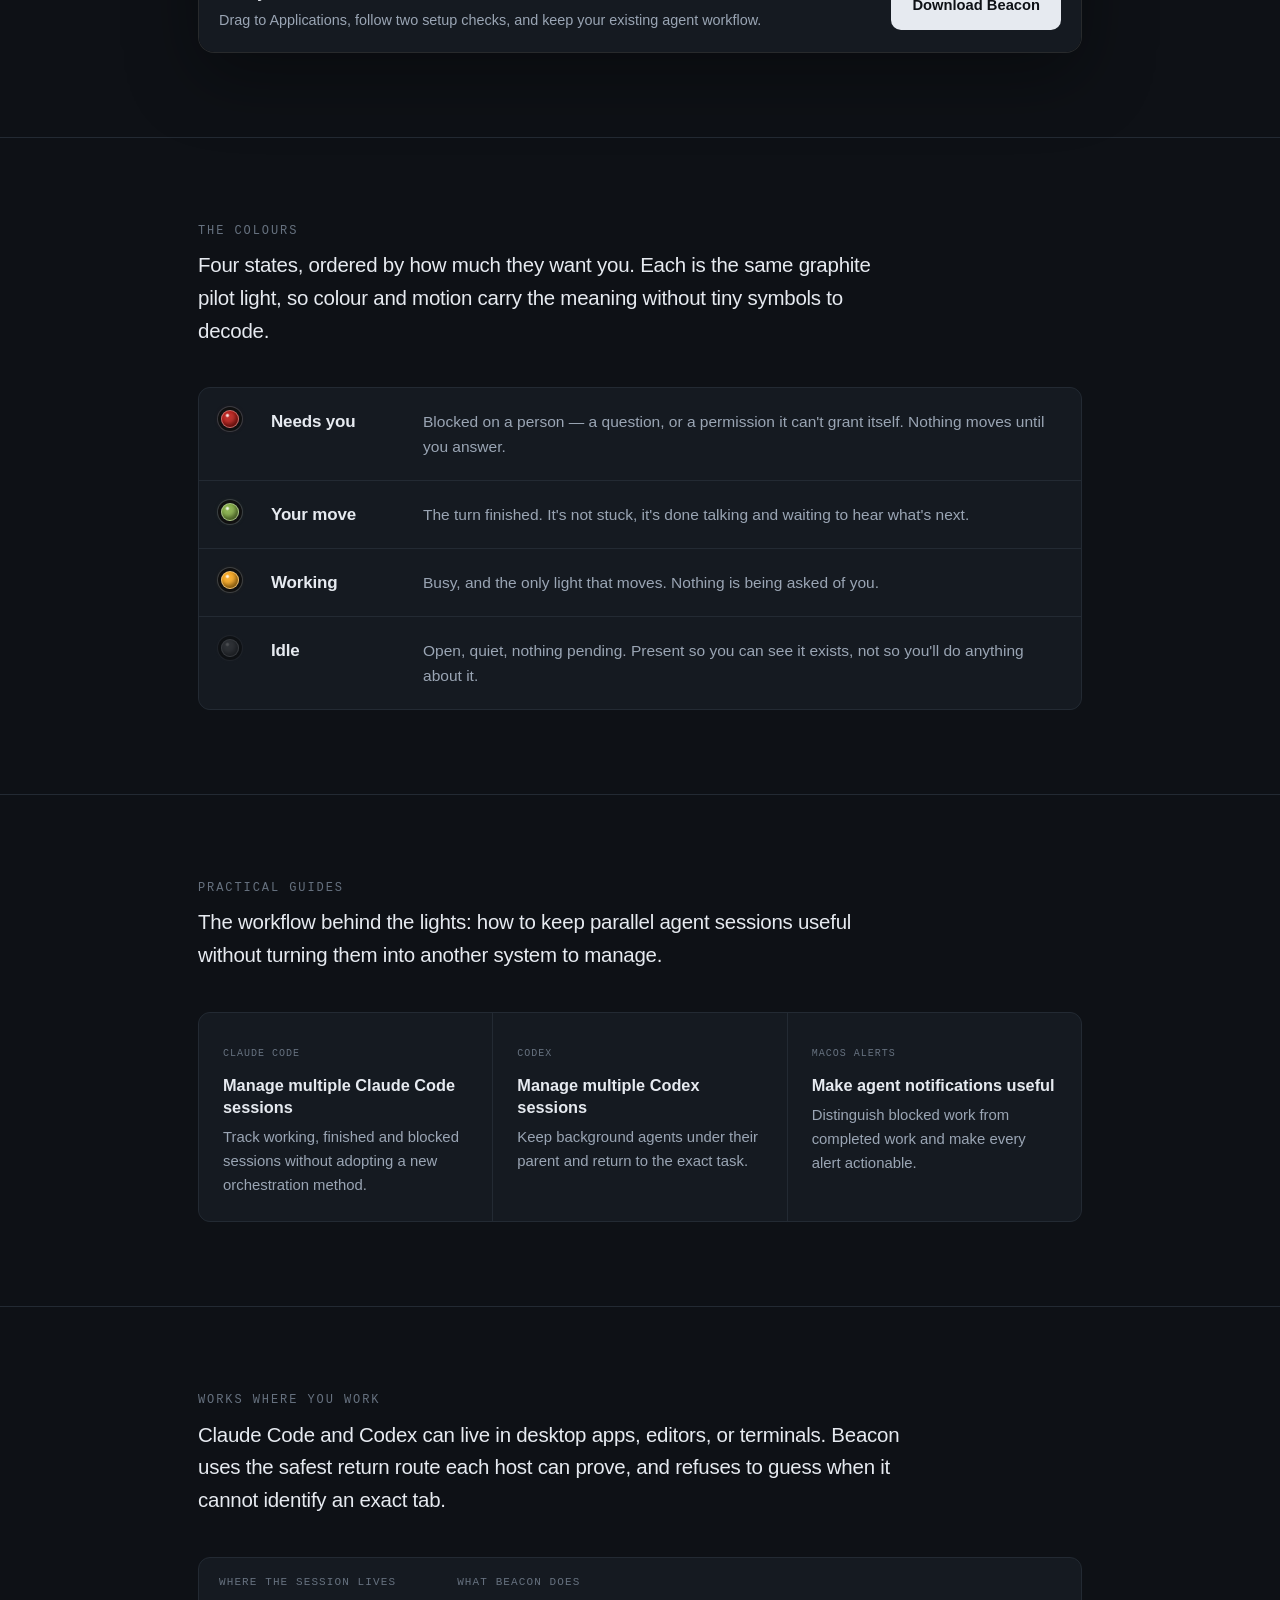
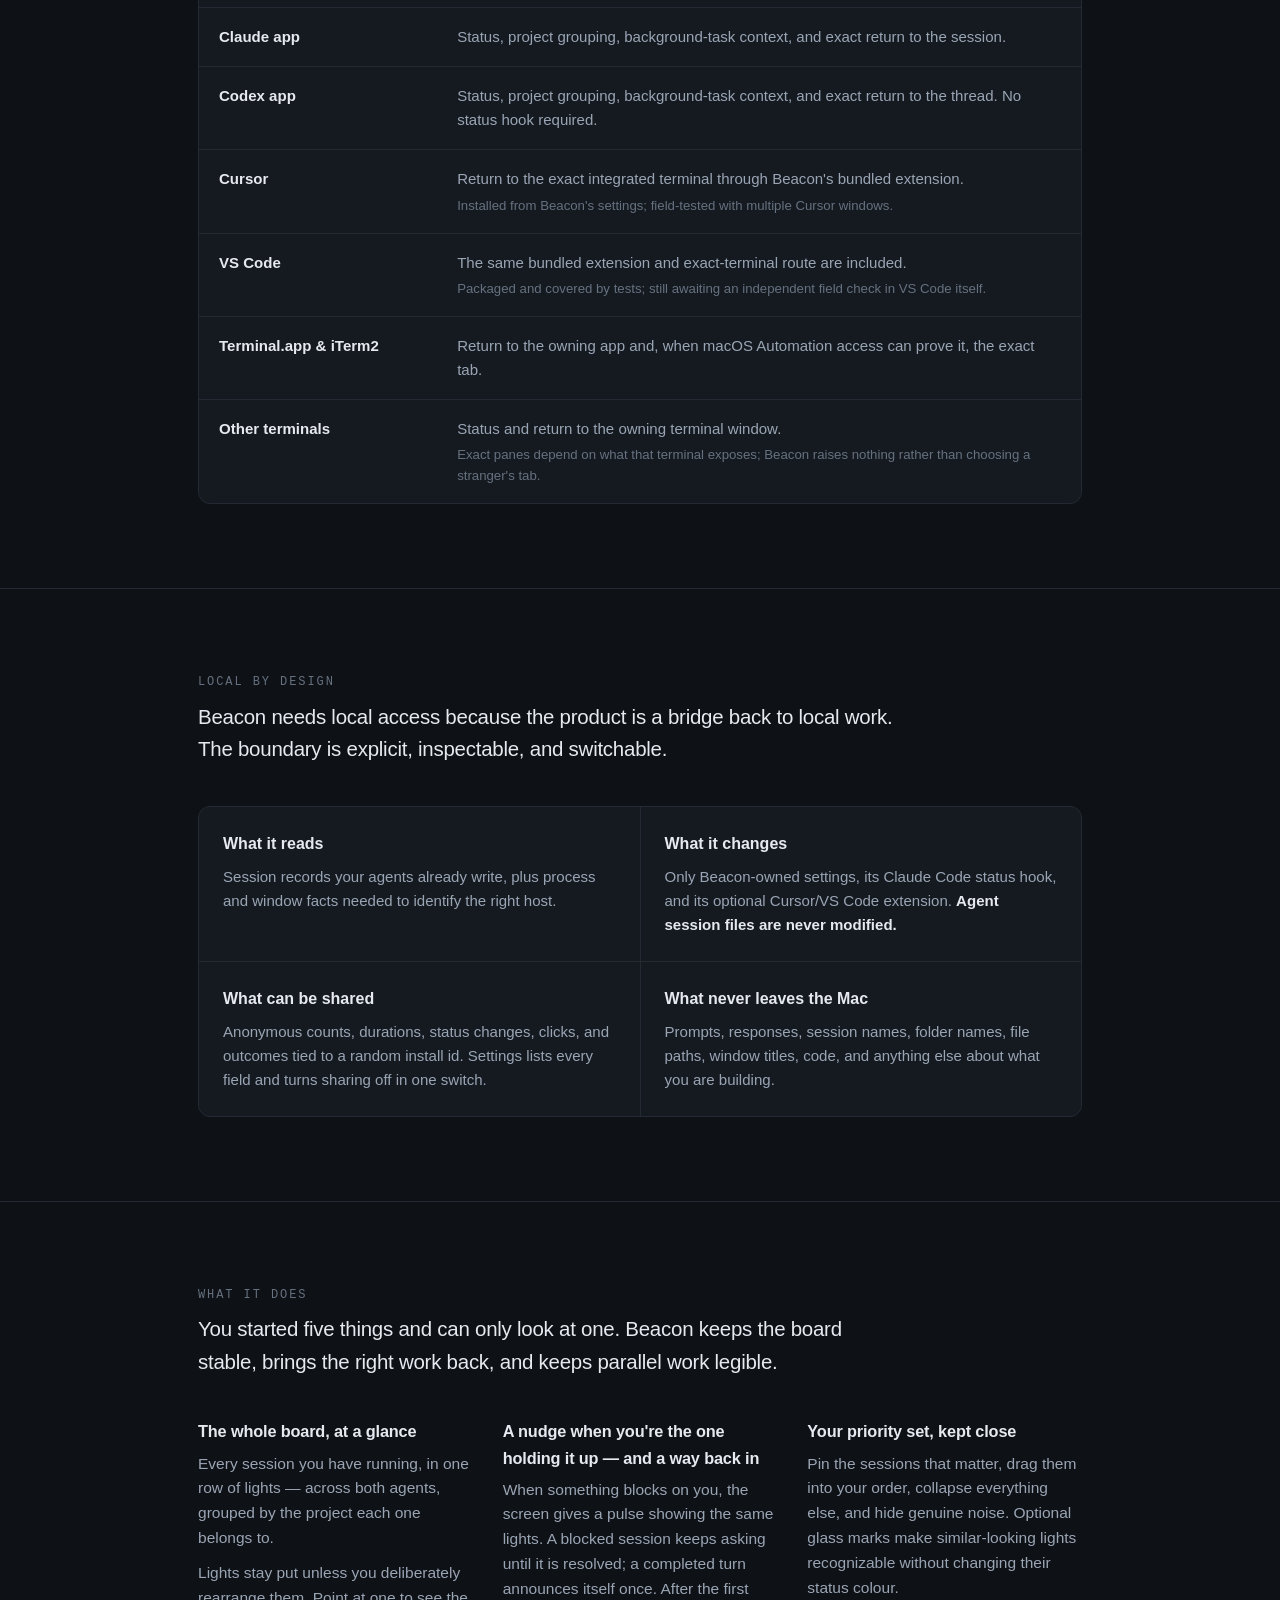
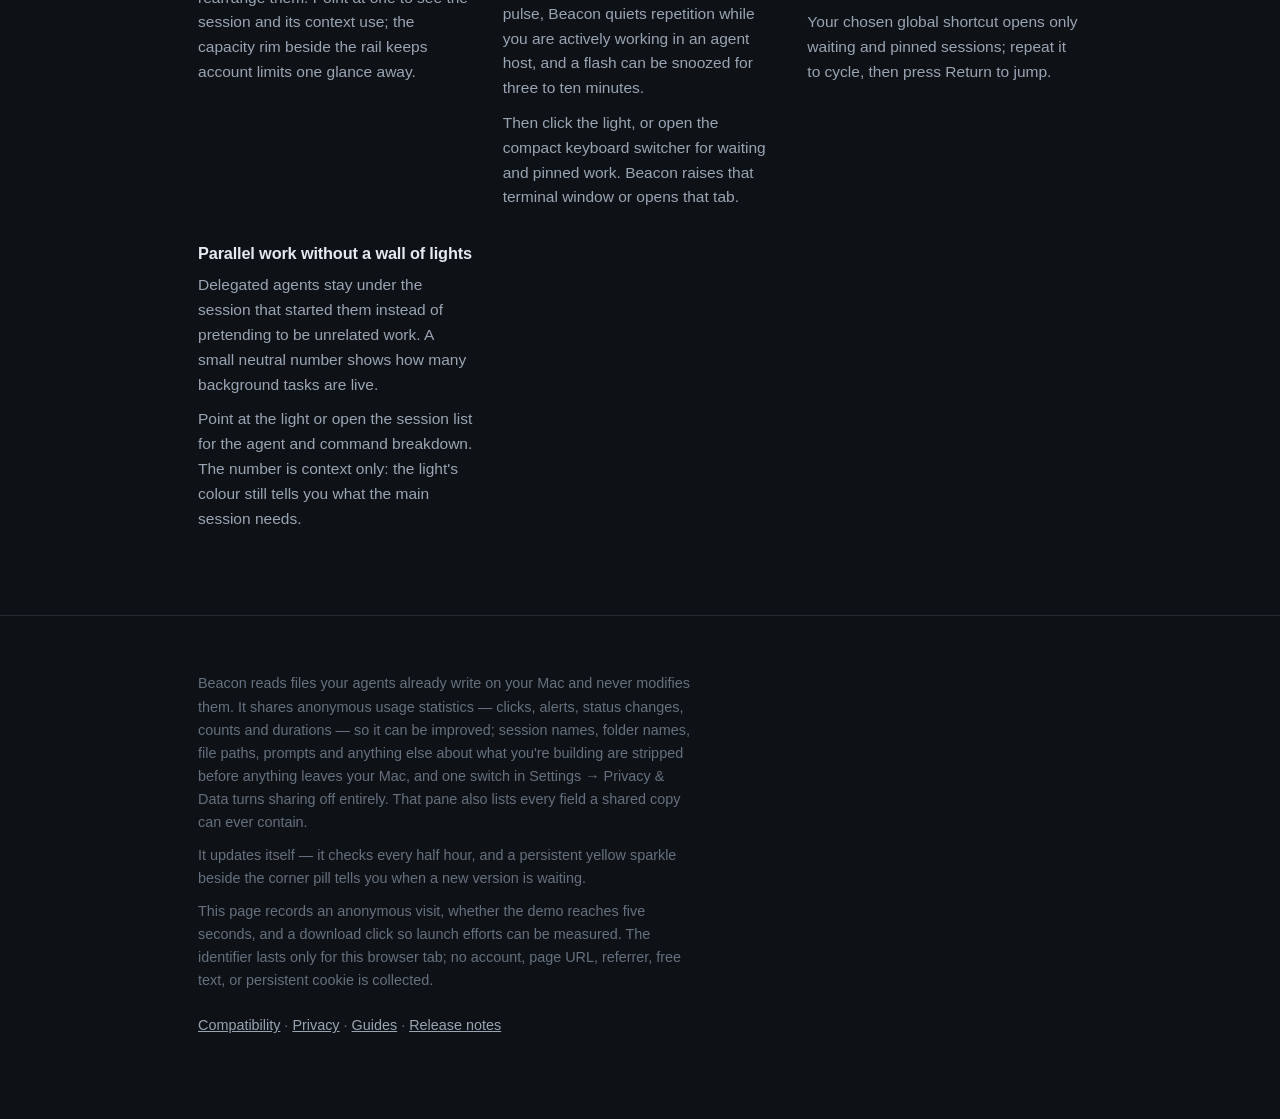
==== commit 5364b89c: "Beacon 0.13.2" ====
--- a/index.html
+++ b/index.html
@@ -338,6 +338,35 @@
   font: 11.5px/1.55 var(--mono);
 }
 
+.film-conversion {
+  display: flex;
+  align-items: center;
+  justify-content: space-between;
+  gap: 24px;
+  padding: 20px;
+  border-top: 1px solid var(--line);
+  background: var(--ink-raised);
+}
+
+.film-conversion-copy strong {
+  display: block;
+  margin-bottom: 4px;
+  font-size: 0.98rem;
+  font-weight: 600;
+}
+
+.film-conversion-copy span {
+  display: block;
+  color: var(--text-dim);
+  font-size: 0.9rem;
+}
+
+.film-conversion .download {
+  flex: none;
+  padding: 11px 20px;
+  font-size: 0.92rem;
+}
+
 /* --- The key ------------------------------------------------------------ */
 
 .key { display: grid; gap: 1px; background: var(--line); border: 1px solid var(--line); border-radius: 12px; overflow: hidden; }
@@ -489,6 +518,7 @@
   .key-row .key-what { grid-column: 2; }
   .trust-grid { grid-template-columns: 1fr; }
   .guide-grid { grid-template-columns: 1fr; }
+  .film-conversion { align-items: flex-start; flex-direction: column; }
   .compatibility,
   .compatibility tbody,
   .compatibility tr,
@@ -536,7 +566,7 @@
       click returns to the exact session.
     </p>
     <div class="actions">
-      <a class="download" id="download" href="https://github.com/cpektas/beacon/releases/latest">
+      <a class="download" id="download" data-download href="https://github.com/cpektas/beacon/releases/latest">
         Download for macOS
       </a>
       <span class="requirement">
@@ -583,6 +613,15 @@
         </video>
         <div class="film-caption">
           <span>Claude Code + Codex · local · free</span>
+        </div>
+        <div class="film-conversion">
+          <div class="film-conversion-copy">
+            <strong>Ready in about a minute.</strong>
+            <span>Drag to Applications, follow two setup checks, and keep your existing agent workflow.</span>
+          </div>
+          <a class="download" data-download href="https://github.com/cpektas/beacon/releases/latest">
+            Download Beacon
+          </a>
         </div>
       </div>
     </div>
@@ -729,12 +768,17 @@
         <div class="fact">
           <h3>The whole board, at a glance</h3>
           <p>Every session you have running, in one row of lights — across both agents, grouped by the project each one belongs to.</p>
-          <p>Lights only ever change colour; they never move. The third light is the same piece of work every time you look, so after a day you stop reading the pill and start recognising it. Point at one to see which session it is.</p>
+          <p>Lights stay put unless you deliberately rearrange them. Point at one to see the session and its context use; the capacity rim beside the rail keeps account limits one glance away.</p>
         </div>
         <div class="fact">
           <h3>A nudge when you're the one holding it up — and a way back in</h3>
           <p>When something blocks on you, the screen gives a pulse showing the same lights. A blocked session keeps asking until it is resolved; a completed turn announces itself once. After the first pulse, Beacon quiets repetition while you are actively working in an agent host, and a flash can be snoozed for three to ten minutes.</p>
-          <p>Then click the light. Beacon raises that terminal window or opens that tab — you land in the session, not in a list of them.</p>
+          <p>Then click the light, or open the compact keyboard switcher for waiting and pinned work. Beacon raises that terminal window or opens that tab.</p>
+        </div>
+        <div class="fact">
+          <h3>Your priority set, kept close</h3>
+          <p>Pin the sessions that matter, drag them into your order, collapse everything else, and hide genuine noise. Optional glass marks make similar-looking lights recognizable without changing their status colour.</p>
+          <p>Your chosen global shortcut opens only waiting and pinned sessions; repeat it to cycle, then press Return to jump.</p>
         </div>
         <div class="fact">
           <h3>Parallel work without a wall of lights</h3>
@@ -838,13 +882,15 @@
     });
   }
 
-  var download = document.getElementById('download');
-  if (download) {
+  var downloads = document.querySelectorAll('[data-download]');
+  if (downloads.length) {
     var clicked = false;
-    download.addEventListener('click', function () {
-      if (clicked) return;
-      clicked = true;
-      record('web_download_click');
+    downloads.forEach(function (download) {
+      download.addEventListener('click', function () {
+        if (clicked) return;
+        clicked = true;
+        record('web_download_click');
+      });
     });
   }
 })();
@@ -853,21 +899,25 @@
 // the app polls. Hardcoding a version here means the site is wrong from the
 // next release onward and nobody notices, because the stale link still works.
 (function () {
-  var fallback = document.getElementById('download').getAttribute('href');
+  var downloads = document.querySelectorAll('[data-download]');
+  if (!downloads.length) return;
+  var fallback = downloads[0].getAttribute('href');
   fetch('releases.json', { cache: 'no-cache' })
     .then(function (r) { return r.ok ? r.json() : null; })
     .then(function (feed) {
       if (!feed || !feed.releases) return;
       var latest = feed.releases.filter(function (r) { return !r.prerelease; })[0];
       if (!latest) return;
-      if (latest.dmg) document.getElementById('download').href = latest.dmg;
+      if (latest.dmg) downloads.forEach(function (download) {
+        download.href = latest.dmg;
+      });
       document.getElementById('version-line').textContent =
         'Version ' + latest.version + ' · free · Apple silicon and Intel';
     })
     .catch(function () {
       // Leave the button pointing at the releases page. A download that costs
       // one extra click beats a button that does nothing.
-      document.getElementById('download').href = fallback;
+      downloads.forEach(function (download) { download.href = fallback; });
     });
 })();
 
